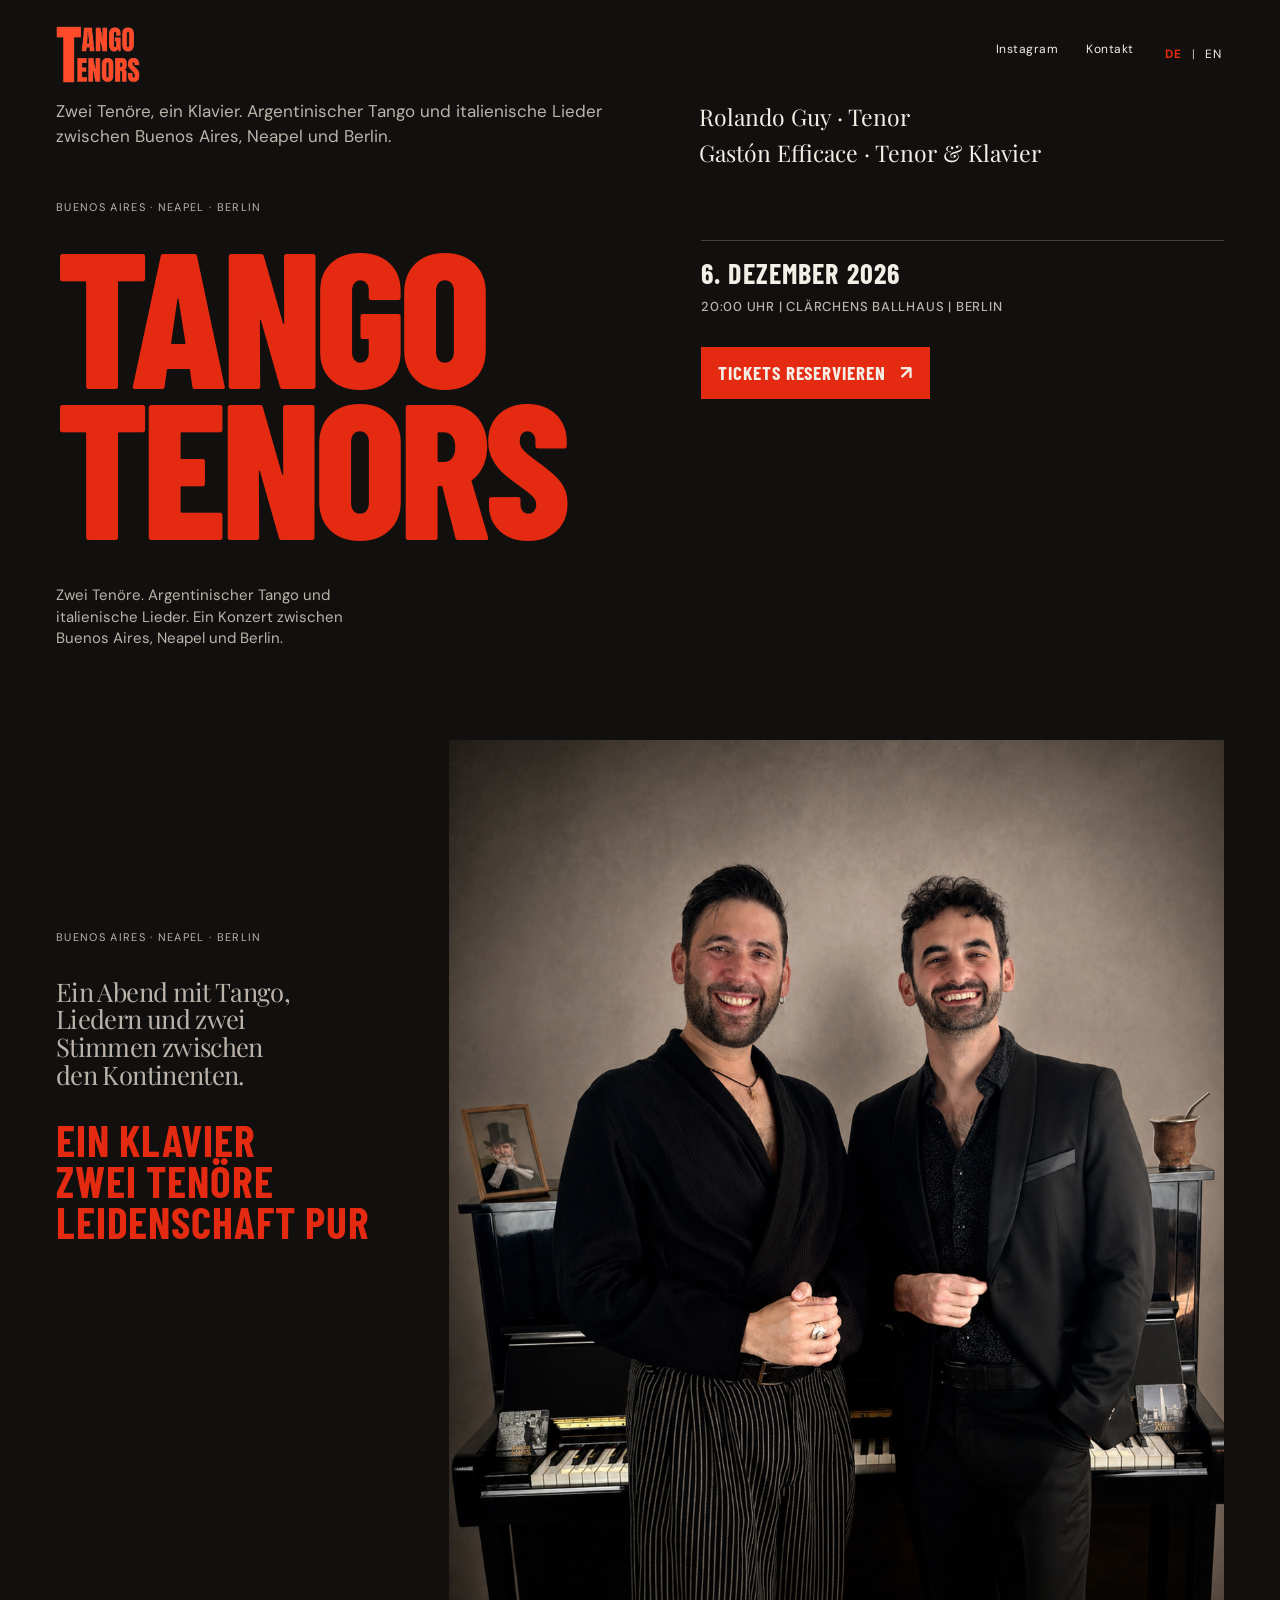
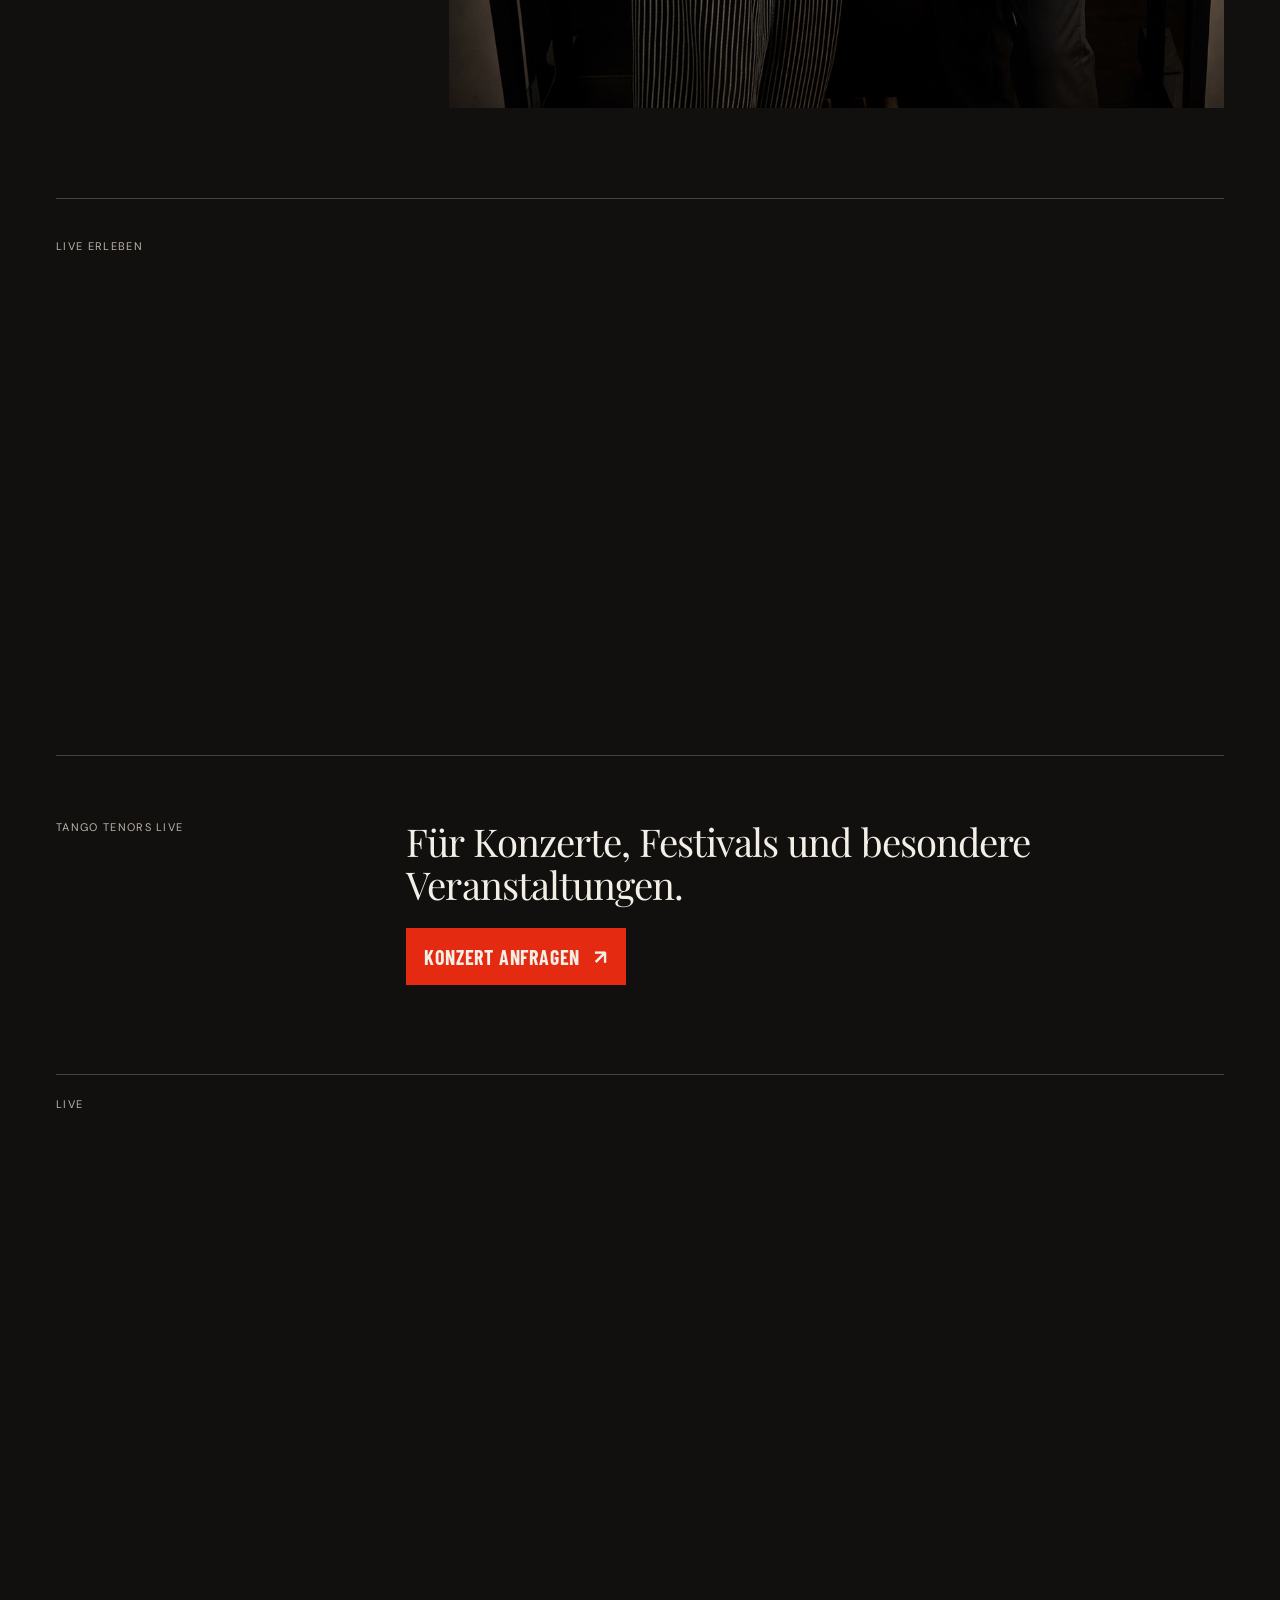
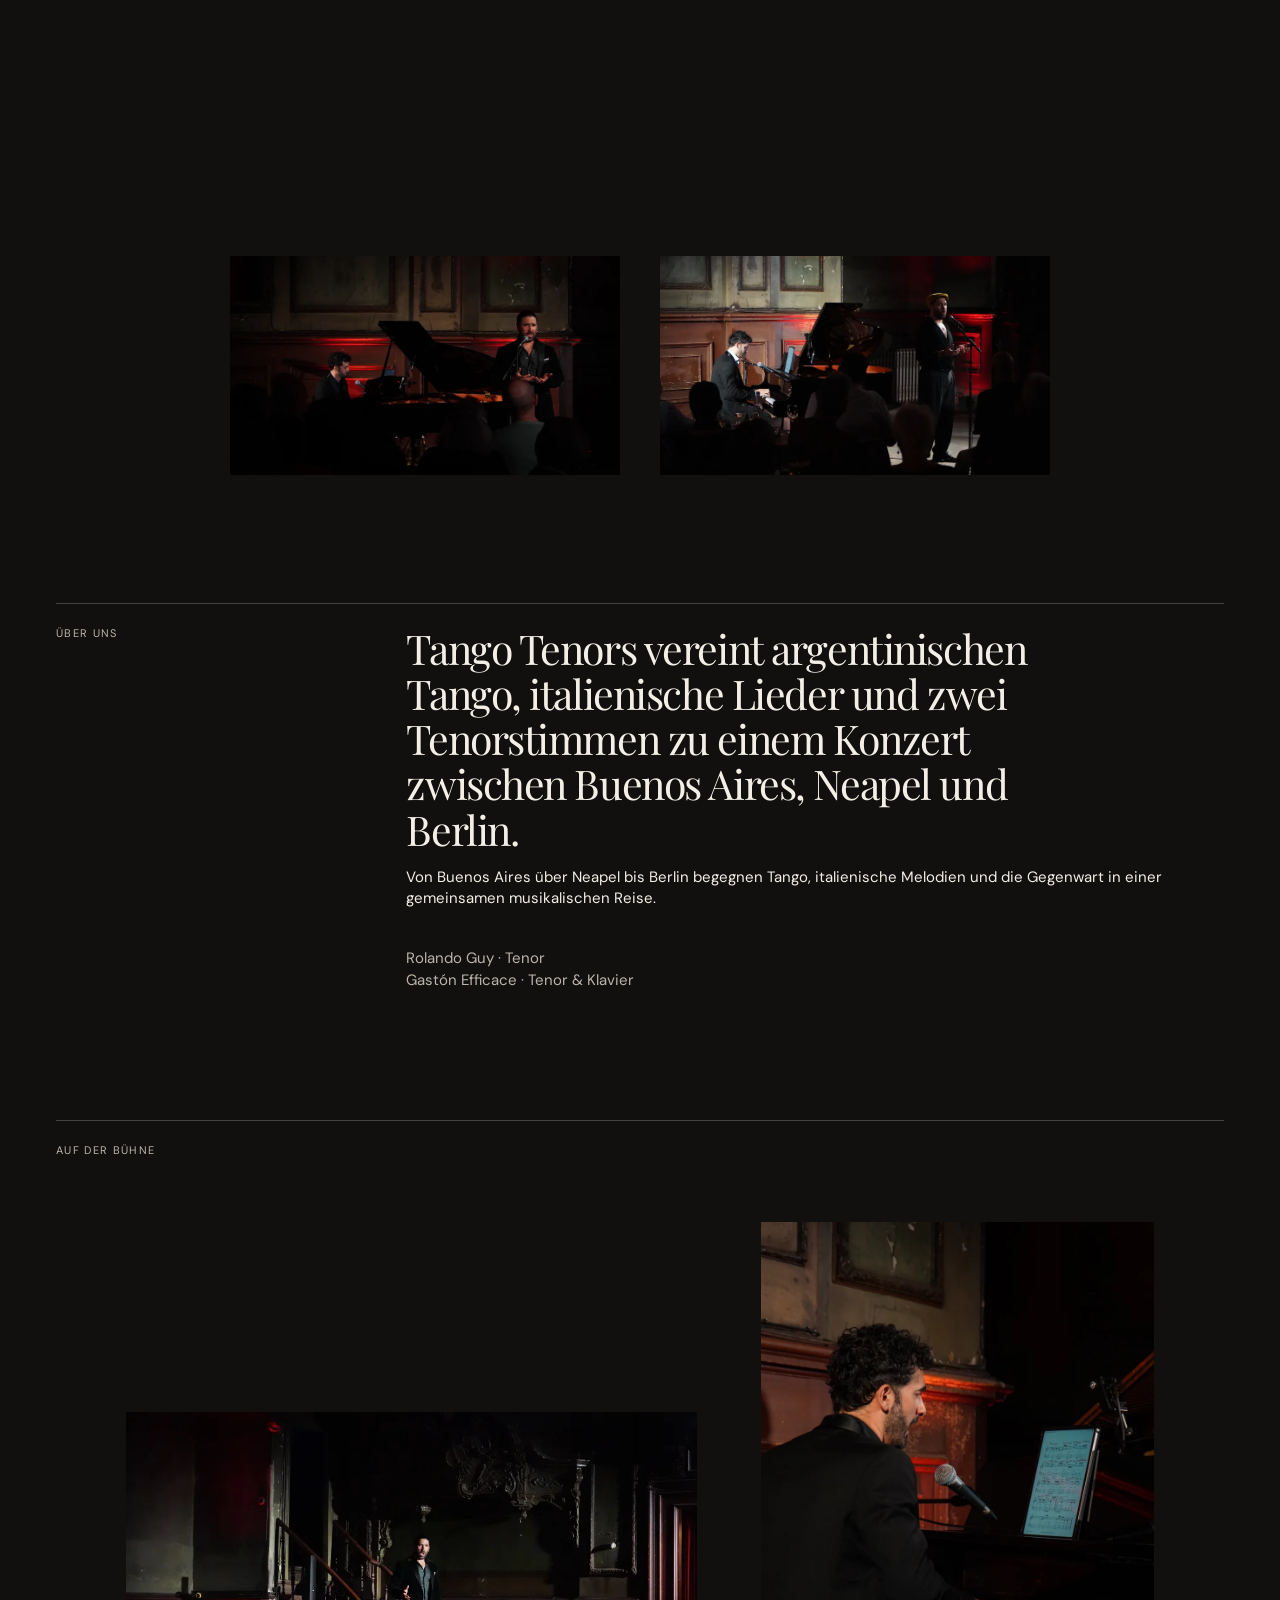
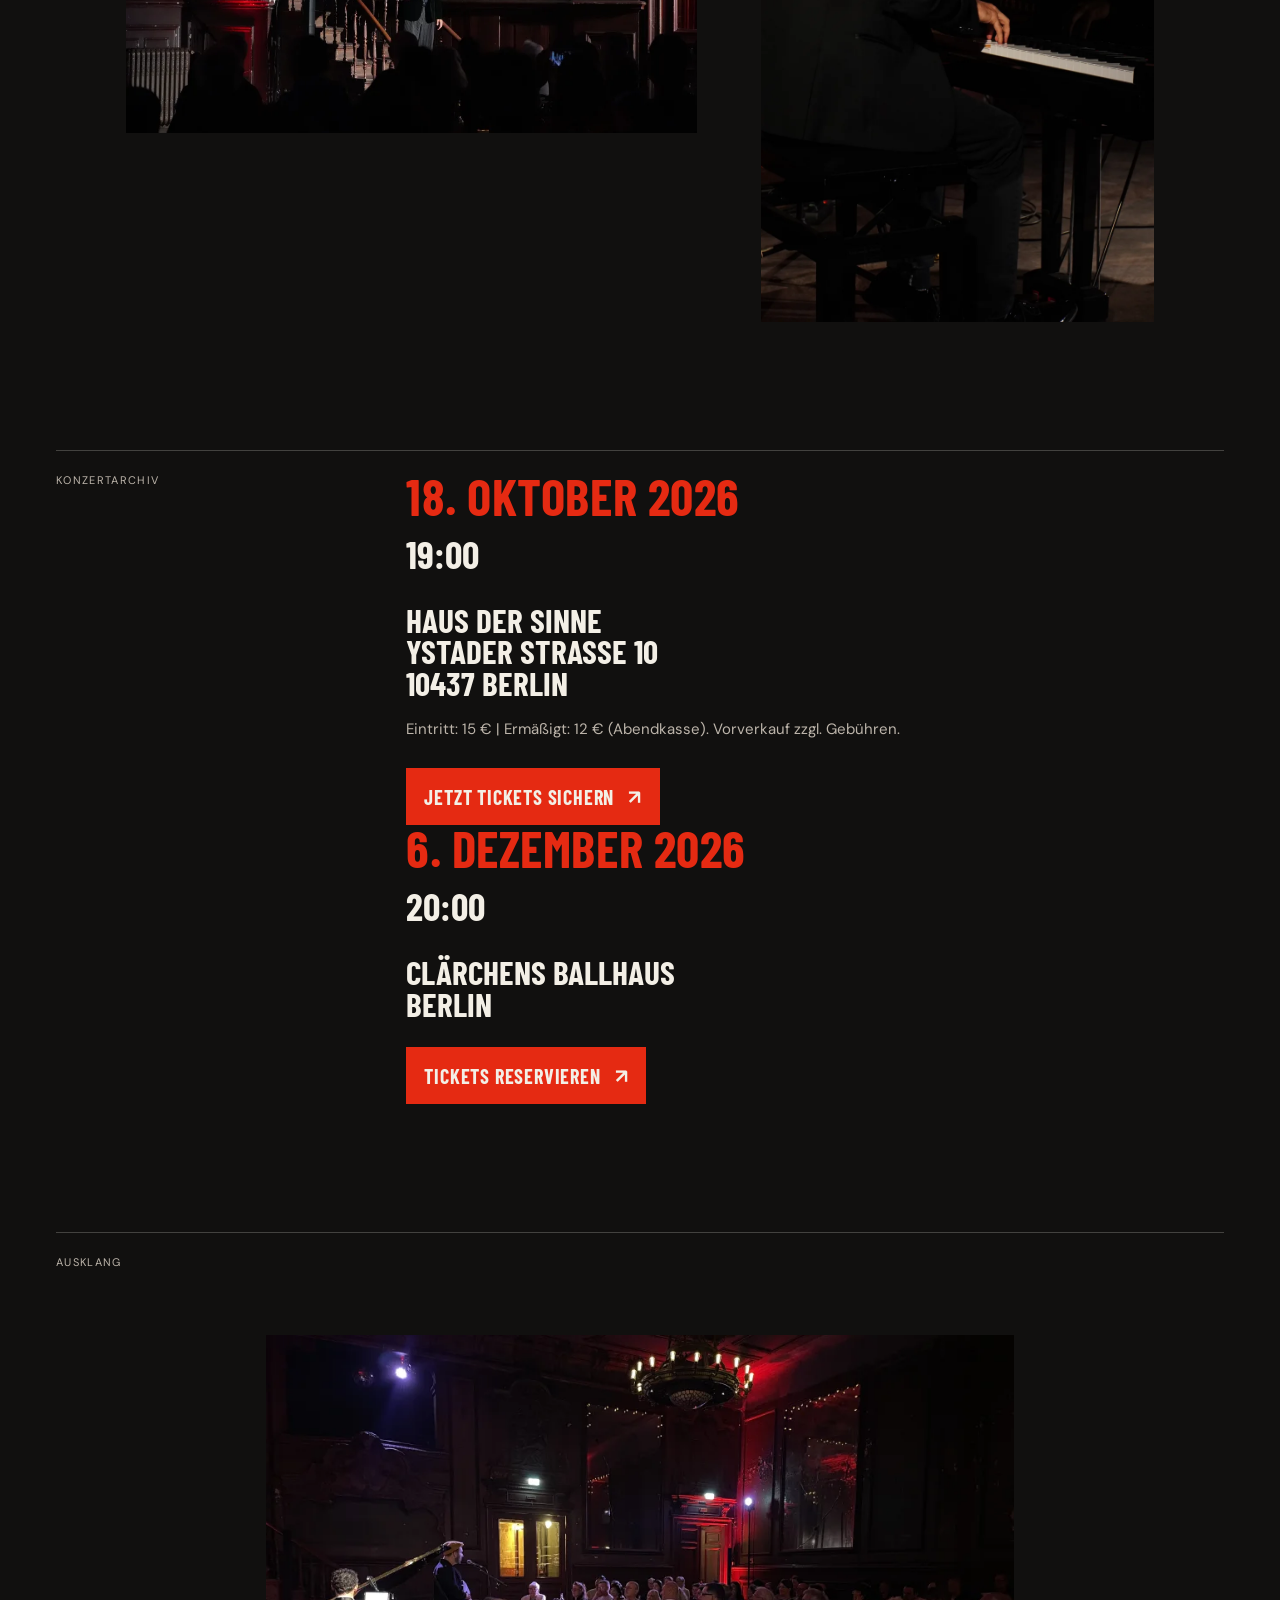
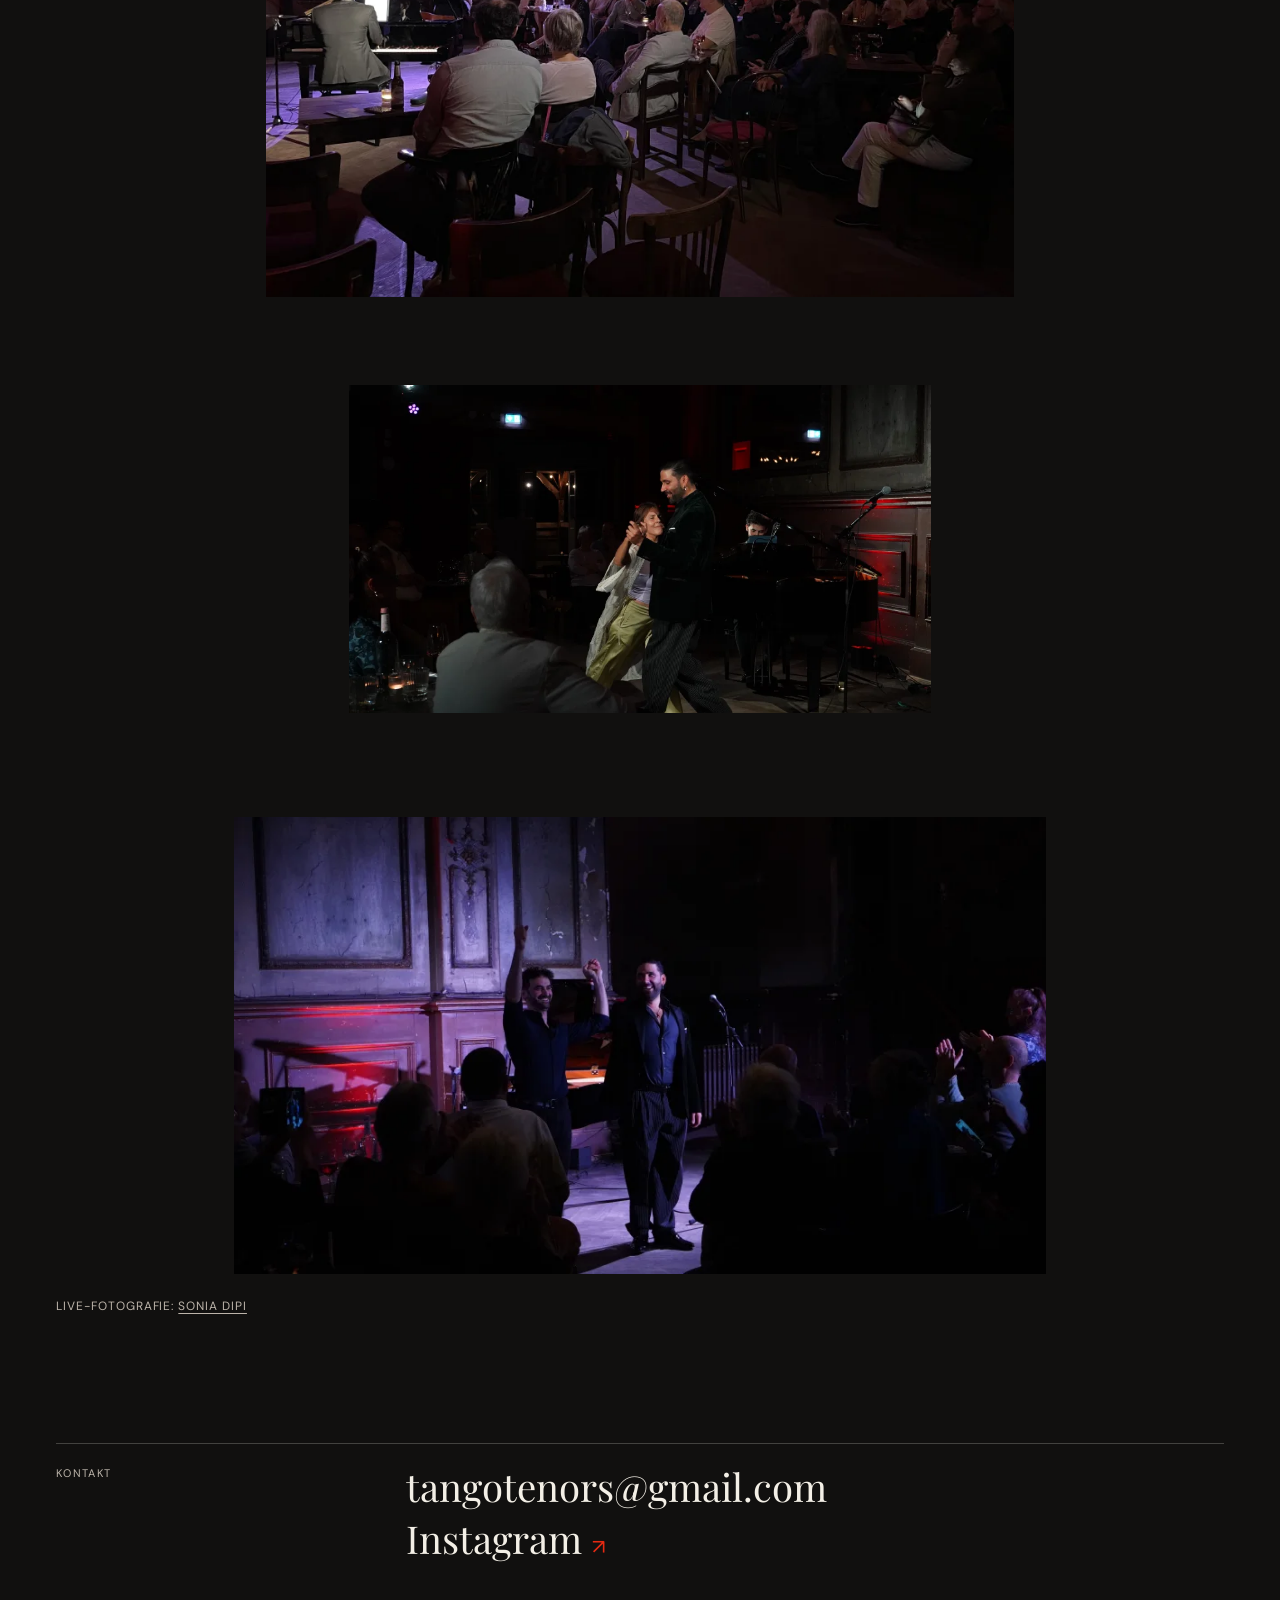
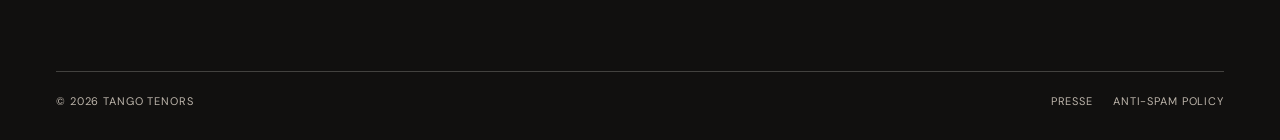
==== index.html @ cce949be "Bust cached event data on concert pages" ====
<!doctype html>
<html lang="de">
  <head>
    <meta charset="UTF-8" />
    <meta name="viewport" content="width=device-width, initial-scale=1" />
    <link rel="icon" type="image/png" href="/assets/favicon-tt.png" />
    <meta name="description" content="Tango Tenors in Berlin: argentinischer Tango, italienische Lieder und zwei Tenorstimmen – eine musikalische Reise zwischen Buenos Aires, Neapel und Berlin." />
    <link rel="canonical" href="https://tangotenors.com/" />
    <link rel="alternate" hreflang="de" href="https://tangotenors.com/" />
    <link rel="alternate" hreflang="en" href="https://tangotenors.com/en/" />
    <link rel="alternate" hreflang="x-default" href="https://tangotenors.com/" />
    <meta property="og:locale" content="de_DE" />
    <meta property="og:title" content="Tango Tenors | Tango Argentino und italienische Lieder in Berlin" />
    <meta property="og:description" content="Zwei Tenöre, ein Klavier und Musik zwischen Buenos Aires und Italien. Tango Tenors verbindet argentinischen Tango und italienische Lieder in Berlin." />
    <meta property="og:type" content="website" />
    <meta property="og:url" content="https://tangotenors.com/" />
    <meta property="og:image" content="https://tangotenors.com/assets/og.image.jpg" />
    <meta name="twitter:card" content="summary_large_image" />
    <meta name="twitter:title" content="Tango Tenors | Tango Argentino und italienische Lieder in Berlin" />
    <meta name="twitter:description" content="Zwei Tenöre, ein Klavier und Musik zwischen Buenos Aires und Italien. Tango Tenors verbindet argentinischen Tango und italienische Lieder in Berlin." />
    <meta name="twitter:image" content="https://tangotenors.com/assets/og.image.jpg" />
    <title>Tango Tenors | Tango Argentino und italienische Lieder in Berlin</title>
    <link rel="preconnect" href="https://fonts.googleapis.com" />
    <link rel="preconnect" href="https://fonts.gstatic.com" crossorigin />
    <link href="https://fonts.googleapis.com/css2?family=Barlow+Condensed:wght@600;700;800&family=DM+Sans:wght@400;500&family=Playfair+Display:wght@500;600&display=swap" rel="stylesheet" />
    <link rel="stylesheet" href="/styles.css?v=7" />
    <script defer src="https://cloud.umami.is/script.js" data-website-id="e11b9734-0ce4-437f-9506-48ca1f1b64d3"></script>
    <script defer src="/assets/analytics.js?v=1"></script>

  </head>
  <body>
    <header class="site-header shell">
      <a class="wordmark" href="/" aria-label="Tango Tenors Startseite"><img src="/assets/tango-tenors-logo-transparent.png?v=2" alt="Tango Tenors" /></a>
      <nav aria-label="Hauptnavigation">
        <a href="https://instagram.com/tangotenors" target="_blank" rel="noreferrer">Instagram</a>
        <a href="#contact">Kontakt</a>
        <div class="language-switch" aria-label="Sprache"><a href="/" lang="de" aria-current="page">DE</a><span aria-hidden="true">|</span><a href="/en/" lang="en">EN</a></div>
      </nav>
    </header>

    <main>
      <section class="hero shell" aria-labelledby="hero-title">
        <div class="project-intro" id="project-intro" aria-label="Über Tango Tenors">
          <p>Zwei Tenöre, ein Klavier. Argentinischer Tango und italienische Lieder zwischen Buenos Aires, Neapel und Berlin.</p>
          <p class="intro-names">Rolando Guy · Tenor<br />Gastón Efficace · Tenor &amp; Klavier</p>
        </div>
        <p class="eyebrow">Buenos Aires · Neapel · Berlin</p>
        <h1 class="hero-title" id="hero-title"><span>TANGO</span><span>TENORS</span></h1>
        <div class="hero-foot">
          <p>Zwei Tenöre. Argentinischer Tango und italienische Lieder. Ein Konzert zwischen Buenos Aires, Neapel und Berlin.</p>
        </div>
        <div class="hero-concert-cta" id="upcoming-concert-cta" hidden>
          <p class="hero-concert-date"></p>
          <p class="hero-concert-place"></p>
          <p class="hero-concert-invitation" hidden></p>
          <p class="hero-concert-description" hidden></p>
          <p class="hero-concert-price" hidden></p>
          <a class="hero-concert-map" hidden></a>
          <a class="ticket-link ticket-link-hero"></a>
        </div>
      </section>
      <section class="portrait shell" aria-label="Rolando Guy und Gastón Efficace am Klavier">
        <div class="portrait-intro">
          <p class="eyebrow">Buenos Aires · Neapel · Berlin</p>
          <p class="portrait-lead">Ein Abend mit Tango, Liedern und zwei Stimmen zwischen den Kontinenten.</p>
          <p class="portrait-caption">EIN KLAVIER<br />ZWEI TENÖRE<br />LEIDENSCHAFT PUR</p>
        </div>
        <figure class="portrait-frame"><img src="/assets/tango-tenors-duo-clean.jpg" width="1122" height="1402" alt="Rolando Guy und Gastón Efficace gemeinsam vor einem Klavier" /></figure>
      </section>

      <section class="video-section shell section-grid" aria-labelledby="video-title">
        <p class="eyebrow" id="video-title">LIVE ERLEBEN</p>
        <div class="video-frame">
          <iframe src="https://www.youtube.com/embed/T1oUlrysOhg?enablejsapi=1&amp;origin=https%3A%2F%2Ftangotenors.com" title="Tango Tenors – Live-Trailer" loading="lazy" allow="accelerometer; autoplay; clipboard-write; encrypted-media; gyroscope; picture-in-picture; web-share" allowfullscreen></iframe>
        </div>
      </section>

      <section class="booking-cta shell section-grid" aria-labelledby="booking-title">
        <p class="eyebrow" id="booking-title">TANGO TENORS LIVE</p>
        <div>
          <p class="booking-statement">Für Konzerte, Festivals und besondere Veranstaltungen.</p>
          <a class="ticket-link booking-link" href="#contact">KONZERT ANFRAGEN <span aria-hidden="true">↗</span></a>
        </div>
      </section>

      <section class="live-section shell" aria-labelledby="live-title">
        <div class="section-grid live-header">
          <p class="eyebrow" id="live-title">LIVE</p>
        </div>
        <figure class="live-feature">
          <img src="/assets/live/DSC03245-1800.webp" srcset="/assets/live/DSC03245-900.webp 900w, /assets/live/DSC03245-1800.webp 1800w" sizes="(max-width: 600px) calc(100vw - 36px), 1120px" width="6000" height="3376" loading="lazy" decoding="async" alt="Rolando Guy singt, Gastón Efficace begleitet ihn am Klavier" />
        </figure>
        <div class="live-grid live-grid-pair">
          <figure>
            <img src="/assets/live/DSC03238-1800.webp" srcset="/assets/live/DSC03238-900.webp 900w, /assets/live/DSC03238-1800.webp 1800w" sizes="(max-width: 600px) calc(100vw - 36px), 50vw" width="6000" height="3376" loading="lazy" decoding="async" alt="Tango Tenors bei einem Auftritt im Clärchens Ballhaus in Berlin" />
          </figure>
          <figure>
            <img src="/assets/live/DSC03087-1800.webp" srcset="/assets/live/DSC03087-900.webp 900w, /assets/live/DSC03087-1800.webp 1800w" sizes="(max-width: 600px) calc(100vw - 36px), 50vw" width="6000" height="3376" loading="lazy" decoding="async" alt="Rolando Guy singt, Gastón Efficace begleitet ihn am Klavier" />
          </figure>
        </div>
      </section>

      <section class="about shell section-grid" id="about" aria-labelledby="about-title">
        <p class="eyebrow" id="about-title">ÜBER UNS</p>
        <div>
          <p class="statement">Tango Tenors vereint argentinischen Tango, italienische Lieder und zwei Tenorstimmen zu einem Konzert zwischen Buenos Aires, Neapel und Berlin.</p>
          <p class="context">Von Buenos Aires über Neapel bis Berlin begegnen Tango, italienische Melodien und die Gegenwart in einer gemeinsamen musikalischen Reise.</p>
          <p class="names">Rolando Guy · Tenor<br />Gastón Efficace · Tenor &amp; Klavier</p>
        </div>
      </section>

      <section class="live-section shell" aria-labelledby="stage-title">
        <div class="section-grid live-header">
          <p class="eyebrow" id="stage-title">AUF DER BÜHNE</p>
        </div>
        <div class="live-grid live-grid-stage">
          <figure>
            <img src="/assets/live/DSC03154-1800.webp" srcset="/assets/live/DSC03154-900.webp 900w, /assets/live/DSC03154-1800.webp 1800w" sizes="(max-width: 600px) calc(100vw - 36px), 62vw" width="6000" height="3376" loading="lazy" decoding="async" alt="Rolando Guy singt auf der Treppe des Clärchens Ballhaus" />
          </figure>
          <figure>
            <img src="/assets/live/DSC03287-1800.webp" srcset="/assets/live/DSC03287-900.webp 900w, /assets/live/DSC03287-1800.webp 1800w" sizes="(max-width: 600px) calc(100vw - 36px), 38vw" width="3376" height="6000" loading="lazy" decoding="async" alt="Gastón Efficace spielt Klavier und singt" />
          </figure>
        </div>
      </section>

      <section class="concert shell section-grid" id="concert" aria-labelledby="concert-title">
        <p class="eyebrow" id="concert-title">KONZERTARCHIV</p>
        <div class="concert-list" id="concert-list"></div>
      </section>

      <section class="live-section shell" aria-labelledby="closing-title">
        <div class="section-grid live-header">
          <p class="eyebrow" id="closing-title">AUSKLANG</p>
        </div>
        <div class="live-grid live-grid-closing">
          <figure>
            <img src="/assets/live/IMG_8326-1800.webp" srcset="/assets/live/IMG_8326-900.webp 900w, /assets/live/IMG_8326-1800.webp 1800w" sizes="(max-width: 600px) calc(100vw - 36px), 62vw" width="4032" height="3024" loading="lazy" decoding="async" alt="Der Spiegelsaal des Clärchens Ballhaus während des Konzerts" />
          </figure>
          <figure>
            <img src="/assets/live/DSC03194-1800.webp" srcset="/assets/live/DSC03194-900.webp 900w, /assets/live/DSC03194-1800.webp 1800w" sizes="(max-width: 600px) calc(100vw - 36px), 38vw" width="6000" height="3376" loading="lazy" decoding="async" alt="Rolando Guy tanzt mit einem Gast, während Gastón Efficace Klavier spielt" />
          </figure>
          <figure>
            <img src="/assets/live/DSC03312-1800.webp" srcset="/assets/live/DSC03312-900.webp 900w, /assets/live/DSC03312-1800.webp 1800w" sizes="(max-width: 600px) calc(100vw - 36px), 62vw" width="6000" height="3376" loading="lazy" decoding="async" alt="Rolando Guy und Gastón Efficace werden mit Applaus bedacht" />
          </figure>
        </div>
        <p class="photo-credit">Live-Fotografie: <a href="https://soniadipi.myportfolio.com/work" target="_blank" rel="noopener noreferrer">Sonia Dipi</a></p>
      </section>

      <section class="contact shell section-grid" id="contact" aria-labelledby="contact-title">
        <p class="eyebrow" id="contact-title">KONTAKT</p>
        <div class="contact-links">
          <a href="mailto:tangotenors@gmail.com">tangotenors@gmail.com</a>
          <a href="https://instagram.com/tangotenors" target="_blank" rel="noreferrer">Instagram <span aria-hidden="true">↗</span></a>
        </div>
      </section>
    </main>
    <script src="/assets/events.js?v=2"></script>
    <script src="/assets/site.js?v=3" defer></script>

    <footer class="site-footer shell home-footer"><p>© 2026 Tango Tenors</p><div><a href="/press/">Presse</a><a href="/anti-spam/">Anti-Spam Policy</a></div></footer>
  </body>
</html>
---- styles.css ----
:root { --paper:#11100f; --ink:#f3efe6; --light:#f3efe6; --muted:#bcb4aa; --accent:#e52a12; --line:rgba(243,239,230,.22); }
* { box-sizing:border-box; }
html { scroll-behavior:smooth; }
body { margin:0; background:var(--paper); color:var(--ink); font-family:"DM Sans", sans-serif; font-size:15px; line-height:1.45; }
a { color:inherit; text-decoration:none; }
a:hover { color:var(--accent); }
:focus-visible { outline:2px solid var(--accent); outline-offset:5px; }
.shell { width:min(100% - 48px, 1240px); margin-inline:auto; }
.site-header { display:flex; justify-content:space-between; align-items:center; padding-top:26px; font-size:12px; letter-spacing:.04em; }
.wordmark { display:block; width:84px; line-height:0; }
.wordmark img { display:block; width:100%; height:auto; }
nav { display:flex; gap:28px; }
.hero { min-height:auto; padding:16px 0 clamp(72px, 10vw, 150px); display:flex; flex-direction:column; justify-content:flex-start; }
.hero-title { display:flex; flex-direction:column; align-items:flex-start; gap:.035em; margin:clamp(30px, 5vw, 64px) 0 0; width:max-content; max-width:100%; align-self:flex-start; color:var(--accent); font-family:"Barlow Condensed", Impact, sans-serif; font-size:clamp(112px, 18vw, 236px); font-weight:800; line-height:.75; letter-spacing:-.035em; }
.hero-title span { display:block; white-space:nowrap; padding-right:.08em; }
.eyebrow { margin:0; color:var(--muted); font-size:11px; letter-spacing:.12em; text-transform:uppercase; }
.wordmark-large { margin:clamp(42px, 8vw, 94px) 0 0; width:min(78vw, 930px); line-height:0; }
.wordmark-large img { display:block; width:100%; height:auto; }
.hero-foot { display:flex; justify-content:space-between; align-items:end; gap:24px; max-width:850px; margin-top:54px; }
.hero-foot p { max-width:300px; margin:0; color:var(--muted); }
.hero-concert-cta[hidden] { display:none; }
.hero-concert-cta { display:flex; flex-wrap:wrap; align-items:center; gap:12px 28px; margin-top:32px; padding-top:18px; border-top:1px solid var(--line); }
.hero-concert-cta p { margin:0; color:var(--muted); font-family:"Barlow Condensed", Impact, sans-serif; font-size:clamp(18px, 2vw, 23px); font-weight:700; letter-spacing:.06em; }
.text-link { display:inline-flex; gap:10px; align-items:center; border-bottom:1px solid currentColor; padding-bottom:5px; font-size:13px; }
.text-link span { color:var(--accent); }
.portrait { position:relative; display:grid; grid-template-columns:minmax(0, 32fr) minmax(0, 68fr); align-items:center; gap:clamp(24px, 2.2vw, 32px); padding-block:clamp(32px, 3vw, 44px) clamp(64px, 7vw, 100px); }
.portrait-intro { display:flex; flex-direction:column; align-items:flex-start; gap:clamp(20px, 3vw, 32px); }
.portrait-frame { width:100%; max-width:900px; margin:0; justify-self:end; }
.portrait-frame img { display:block; width:100%; height:auto; margin:0; object-fit:contain; object-position:center; }
.portrait-caption { position:static; margin:0; color:var(--accent); font-family:"Barlow Condensed", Impact, sans-serif; font-size:clamp(30px, 3.4vw, 46px); font-weight:700; line-height:.94; letter-spacing:.02em; }
.video-section { grid-template-columns:minmax(160px, .7fr) minmax(0, 1.7fr); gap:clamp(24px, 4vw, 56px); align-items:start; padding-block:clamp(24px, 3vw, 40px) clamp(48px, 6vw, 76px); }
.video-frame { width:min(100%, 880px); aspect-ratio:16 / 9; }
.video-frame iframe { display:block; width:100%; height:100%; border:0; }
.live-section { padding-bottom:clamp(120px, 10vw, 156px); }
.live-header { margin-bottom:clamp(30px, 5vw, 64px); }
.live-section figure { margin:0; }
.live-section img { display:block; width:100%; height:auto; }
.live-section .live-feature { width:min(88%, 1040px); margin:0 auto 100px; }
.live-grid { display:grid; gap:24px; }
.live-grid-pair, .live-grid-stage, .live-grid-closing { width:min(100%, 1040px); margin-left:auto; margin-right:auto; }
.live-grid-pair { width:min(76%, 820px); grid-template-columns:repeat(2, minmax(0, 1fr)); gap:40px; margin-left:auto; margin-right:auto; }
.live-grid-stage { width:min(88%, 1040px); grid-template-columns:1.45fr 1fr; gap:64px; align-items:center; }
.live-grid-closing { display:block; }
.live-grid-closing figure:first-child { width:72%; margin:0 auto; }
.live-grid-closing figure:nth-child(2) { width:56%; margin:88px auto 0; }
.live-grid-closing figure:last-child { width:78%; margin:104px auto 0; }
.photo-credit { margin:24px 0 0; font-size:12px; letter-spacing:.08em; text-transform:uppercase; color:var(--muted); }
.photo-credit a { color:inherit; text-decoration:underline; text-underline-offset:3px; }
.section-grid { display:grid; grid-template-columns:1fr 2fr; gap:24px; border-top:1px solid var(--line); padding-top:22px; }
.about { padding-bottom:clamp(130px, 17vw, 250px); }
.statement { max-width:650px; margin:0; font-family:"Playfair Display", Georgia, serif; font-size:clamp(26px, 3.2vw, 44px); line-height:1.1; letter-spacing:-.035em; }
.names { color:var(--muted); margin:48px 0 0; }
.concert { padding-bottom:clamp(100px, 13vw, 180px); }
.concert-detail p { margin:0 0 5px; }
.concert-list { max-width:620px; }
.concert-detail-next { margin-top:84px; }
.concert-date { color:var(--accent); font-family:"Barlow Condensed", Impact, sans-serif; font-size:clamp(32px, 4vw, 58px); font-weight:700; line-height:.9; letter-spacing:.01em; }
.concert-time { font-family:"Barlow Condensed", Impact, sans-serif; font-size:clamp(28px, 3vw, 42px); font-weight:700; margin-top:12px !important; }
.venue { margin-top:30px !important; font-family:"Barlow Condensed", Impact, sans-serif; font-size:clamp(22px, 2.6vw, 38px); font-weight:700; line-height:.95; }
.ticket-price { color:var(--muted); margin-top:28px !important; }
.project-intro { display:grid; grid-template-columns:minmax(0, 1.35fr) minmax(250px, .9fr); align-items:start; gap:clamp(30px, 6vw, 88px); max-width:1020px; margin:0 0 32px; color:var(--muted); font-size:17px; line-height:1.5; }
.project-intro p { margin:0; }
.intro-label { display:block; margin-bottom:8px; color:var(--accent); font-family:"Barlow Condensed", Impact, sans-serif; font-weight:700; letter-spacing:.12em; }
.intro-names { color:var(--ink) !important; font-family:"Playfair Display", Georgia, serif; font-size:clamp(23px, 1.7vw, 24px); line-height:1.55; align-self:start; }
.ticket-note { color:var(--muted); margin-top:24px !important; font-size:14px; }
.ticket-link { display:inline-flex; gap:14px; align-items:center; margin-top:28px; padding:15px 18px 13px; background:var(--accent); color:var(--light); font-family:"Barlow Condensed", Impact, sans-serif; font-size:20px; font-weight:700; letter-spacing:.04em; }
.ticket-link span { font-family:"DM Sans",sans-serif; }
.ticket-link-hero { min-height:48px; justify-content:center; margin-top:0; padding:12px 17px; background:var(--accent); color:var(--light); font-family:"Barlow Condensed", Impact, sans-serif; font-size:19px; font-weight:700; letter-spacing:.05em; }
.ticket-link-hero:hover { background:var(--light); color:var(--paper); }
.contact { padding-bottom:130px; }
.contact-links { display:flex; flex-direction:column; align-items:flex-start; gap:12px; font-family:"Playfair Display", Georgia, serif; font-size:clamp(24px, 3vw, 40px); line-height:1.05; overflow-wrap:anywhere; }
.contact-links span { font-family:"DM Sans", sans-serif; color:var(--accent); font-size:.55em; }
.site-footer { border-top:1px solid var(--line); padding-block:22px 30px; color:var(--muted); font-size:11px; letter-spacing:.08em; text-transform:uppercase; }
.site-footer p { margin:0; }
.home-footer { display:flex; justify-content:space-between; gap:24px; }
.home-footer > div { display:flex; flex-wrap:wrap; gap:20px; }
@media (min-width:601px) {
  .shell { width:min(calc(100% - 112px), 1280px); }
  .portrait { grid-template-columns:minmax(0, 32fr) minmax(0, 68fr); gap:clamp(24px, 2.2vw, 32px); padding-block:clamp(32px, 3vw, 44px) clamp(64px, 7vw, 100px); }
  .portrait-intro { align-self:start; margin-top:clamp(100px, 15vw, 190px); padding-right:clamp(12px, 2vw, 32px); }
  .portrait-lead { margin:0; max-width:250px; color:var(--muted); font-family:"Playfair Display", Georgia, serif; font-size:clamp(22px, 2vw, 30px); line-height:1.08; letter-spacing:-.025em; }
  .portrait-intro .text-link { font-size:14px; border-bottom-width:2px; }
  .portrait-frame { grid-column:2; grid-row:1; width:100%; max-width:900px; margin:0; justify-self:end; }
  .portrait-caption { grid-column:auto; grid-row:auto; margin:0; }
  .hero { padding-top:0; padding-bottom:clamp(56px, 6vw, 80px); }
  .project-intro { margin-bottom:20px; }
  .hero-title { margin-top:30px; font-size:clamp(130px, 18vw, 220px); }
  .hero-foot { margin-top:50px; }
  .hero-concert-cta { margin-top:22px; padding-top:12px; }
  .video-section { grid-template-columns:minmax(130px, .7fr) minmax(0, 1.7fr); gap:24px; padding-block:40px 56px; }
  .section-grid { grid-template-columns:30% 70%; gap:0; }
  .about { padding-bottom:128px; }
  .statement { max-width:620px; }
  .names { margin-top:38px; }
  .concert { padding-bottom:128px; }
  .concert-detail { max-width:620px; }
  .concert-time { margin-top:8px !important; }
  .venue { margin-top:22px !important; }
  .ticket-price { margin-top:20px !important; }
  .ticket-link { margin-top:22px; }
  .contact { padding-bottom:112px; }
}
@media (max-width:600px) { .shell { width:min(100% - 36px, 1240px); } .site-header { padding-top:16px; } nav { gap:16px; } .hero { min-height:auto; padding-top:16px; padding-bottom:38px; } .project-intro { grid-template-columns:1fr; gap:10px; margin-bottom:14px; font-size:15px; line-height:1.35; } .intro-names { font-size:clamp(18px, 5vw, 20px); line-height:1.45; } .intro-label { display:inline; margin:0 7px 0 0; color:var(--accent); font-family:"Barlow Condensed", Impact, sans-serif; font-weight:700; letter-spacing:.12em; } .intro-en { display:none; } .hero-title { margin-top:24px; width:max-content; max-width:100%; align-self:flex-start; font-size:clamp(82px, 20vw, 112px); } .hero-foot { margin-top:48px; flex-direction:column; align-items:flex-start; gap:14px; } .hero-concert-cta { align-items:stretch; flex-direction:column; gap:8px; margin-top:18px; padding-top:12px; } .hero-concert-cta p { font-size:18px; line-height:1.2; } .ticket-link-hero { width:100%; min-height:52px; } .hero-foot p { max-width:290px; } .portrait { display:flex; flex-direction:column; gap:0; padding:16px 0 48px; } .portrait-intro { display:flex; flex-direction:column; align-items:flex-start; gap:18px; margin-top:24px; order:2; } .portrait-lead { margin:0; max-width:270px; color:var(--muted); font-family:"Playfair Display", Georgia, serif; font-size:27px; line-height:1.08; } .portrait-frame { width:100%; max-width:none; order:1; } .portrait-frame img { width:100%; height:auto; max-height:none; margin-inline:0; } .portrait-caption { position:static; margin-top:2px; font-size:clamp(29px, 8vw, 34px); order:3; } .video-section { grid-template-columns:1fr; gap:20px; padding-block:40px 48px; } .section-grid { grid-template-columns:1fr; gap:30px; } .live-section { padding-bottom:110px; } .live-header { margin-bottom:30px; } .live-feature, .live-grid-pair, .live-grid-stage, .live-grid-stage figure:first-child, .live-grid-stage figure:last-child, .live-grid-closing figure:first-child, .live-grid-closing figure:nth-child(2), .live-grid-closing figure:last-child { width:100%; margin-left:0; margin-right:0; } .live-section .live-feature { width:100%; margin-bottom:28px; } .live-grid, .live-grid-pair { display:grid; grid-template-columns:1fr; gap:28px; } .live-grid-stage, .live-grid-closing { display:block; } .live-grid-stage figure:last-child, .live-grid-closing figure:nth-child(2), .live-grid-closing figure:last-child { margin-top:28px; } .photo-credit { margin-top:20px; } .about { padding-bottom:120px; } .statement { font-size:31px; } .names { margin-top:36px; } .concert { padding-bottom:110px; } .concert-list { max-width:none; } .ticket-link { margin-top:24px; } .contact { padding-bottom:100px; } .contact-links { font-size:30px; } }
@media (prefers-reduced-motion:reduce) { html { scroll-behavior:auto; } }
@media (max-width:340px) { .shell { width:calc(100% - 28px); } .hero-concert-cta p { font-size:17px; } }

.language-switch { display:flex; align-items:center; gap:8px; margin-left:2px; letter-spacing:.12em; }
.language-switch a { min-width:20px; padding-block:5px; text-align:center; }
.language-switch a[aria-current="page"] { color:var(--accent); font-weight:700; }
.language-switch span { color:var(--muted); }
.hero-concert-cta { display:grid; grid-template-columns:minmax(0, 1fr) max-content; align-items:center; gap:8px 28px; }
.hero-concert-cta p { color:var(--muted); font-family:"DM Sans", sans-serif; font-size:15px; font-weight:400; letter-spacing:0; line-height:1.5; }
.hero-concert-cta .hero-concert-date { color:var(--ink); font-family:"Barlow Condensed", Impact, sans-serif; font-size:clamp(22px, 2.2vw, 30px); font-weight:700; letter-spacing:.04em; line-height:1.15; }
.hero-concert-cta .hero-concert-place { color:var(--muted); font-size:13px; font-weight:500; letter-spacing:.06em; text-transform:uppercase; }
.hero-concert-cta .hero-concert-invitation { color:var(--accent); font-family:"Barlow Condensed", Impact, sans-serif; font-size:19px; font-weight:700; letter-spacing:.06em; }
.hero-concert-cta .hero-concert-description { max-width:780px; font-size:16px; }
.hero-concert-cta .hero-concert-price { font-size:14px; }
.hero-concert-cta .hero-concert-map { justify-self:start; color:var(--muted); font-size:12px; letter-spacing:.06em; text-transform:uppercase; }
.hero-concert-cta .ticket-link-hero { grid-column:2; grid-row:1 / span 6; width:max-content; max-width:100%; white-space:normal; }
@media (max-width:600px) {
  .hero-concert-cta { display:grid; grid-template-columns:minmax(0, 1fr); align-items:stretch; gap:8px; }
  .hero-concert-cta .ticket-link-hero { grid-column:1; grid-row:auto; justify-self:start; width:100%; max-width:320px; white-space:normal; }
}
@media (min-width:1100px) {
  .hero { display:grid; grid-template-columns:minmax(0, 1.2fr) minmax(340px, .8fr); column-gap:clamp(32px, 4vw, 64px); }
  .project-intro { grid-column:1 / -1; grid-row:1; width:100%; margin-bottom:20px; }
  .hero > .eyebrow { grid-column:1; grid-row:2; margin-top:10px; }
  .hero-title { grid-column:1; grid-row:3; margin-top:24px; }
  .hero-foot { grid-column:1; grid-row:4; margin-top:50px; }
  .hero-concert-cta { grid-column:1 / -1; grid-row:3; grid-template-columns:minmax(0, 1fr); align-self:start; width:calc(100% - min(645px, 62.7%)); margin-top:24px; margin-left:min(645px, 62.7%); padding-top:16px; }
  .hero-concert-cta .ticket-link-hero { grid-column:1; grid-row:auto; justify-self:start; width:auto; min-width:220px; }
}
@media (max-width:600px) { nav { gap:12px; } .language-switch { gap:5px; margin-left:0; } }
@media (max-width:340px) {
  .wordmark { white-space:nowrap; flex-shrink:0; }
  nav { gap:6px; }
  .language-switch { gap:3px; }
}
@media (max-width:340px) {
  .site-header { column-gap:8px; }
  .site-header nav { font-size:11px; }
}

/* Refined editorial hierarchy */
.booking-cta { align-items:start; padding-block:clamp(36px, 5vw, 64px) clamp(56px, 7vw, 92px); }
.booking-statement { max-width:660px; margin:0; font-family:"Playfair Display", Georgia, serif; font-size:clamp(26px, 3vw, 40px); line-height:1.12; letter-spacing:-.025em; }
.booking-link { margin-top:22px; }
@media (min-width:1100px) {
  .hero { padding-top:16px; padding-bottom:clamp(36px, 4vw, 54px); }
  .hero-title { margin-top:24px; width:max-content; max-width:100%; font-size:clamp(126px, 15vw, 220px); }
  .hero-concert-cta { margin-top:24px; }
  .intro-names { white-space:nowrap; }
}
@media (min-width:601px) and (max-width:1099px) {
  .hero { padding-top:16px; }
  .hero-title { font-size:clamp(130px, 17vw, 190px); }
  .shell { width:min(calc(100% - 64px), 1280px); }
  .portrait { grid-template-columns:minmax(0, 30fr) minmax(0, 70fr); gap:24px; }
  .intro-names { font-size:clamp(20px, 2.3vw, 23px); }
}
@media (max-width:600px) {
  .booking-cta { grid-template-columns:1fr; gap:18px; padding-block:32px 56px; }
  .booking-statement { font-size:28px; }
  .booking-link { width:100%; justify-content:center; }
}
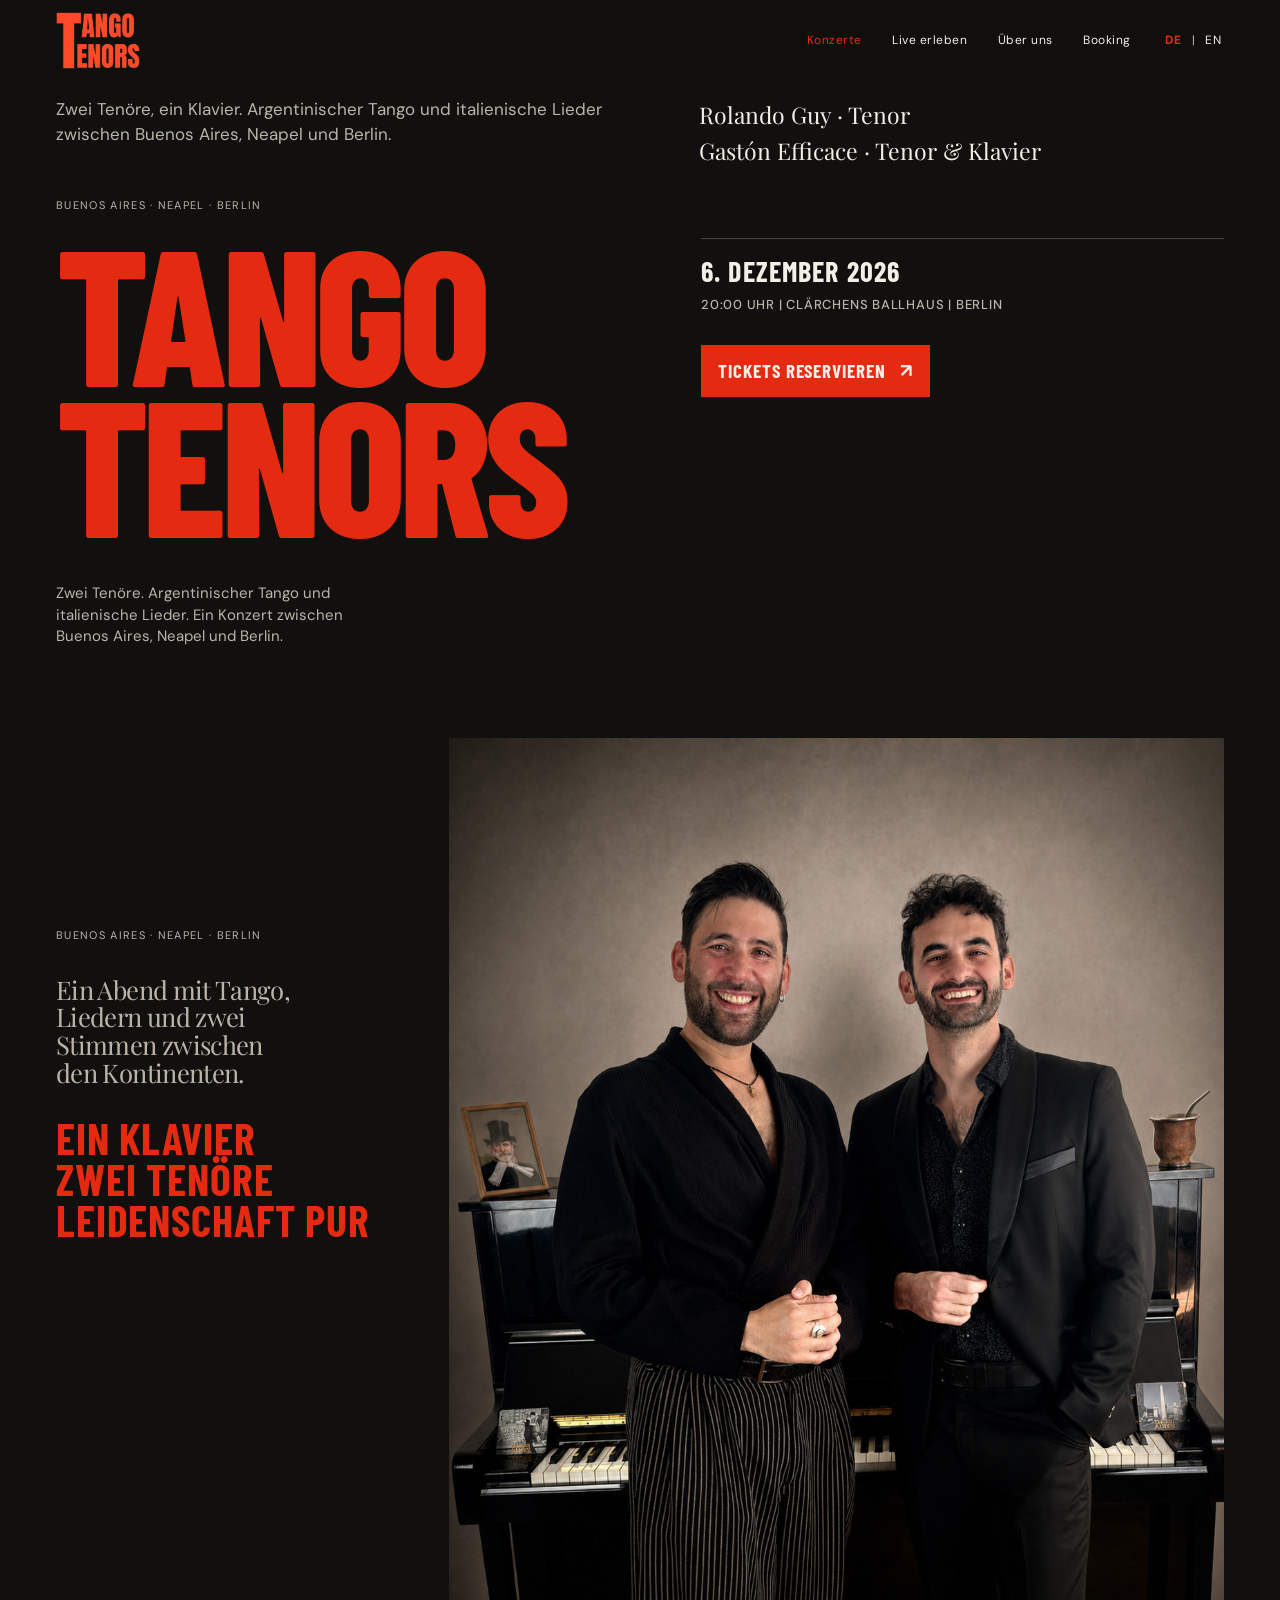
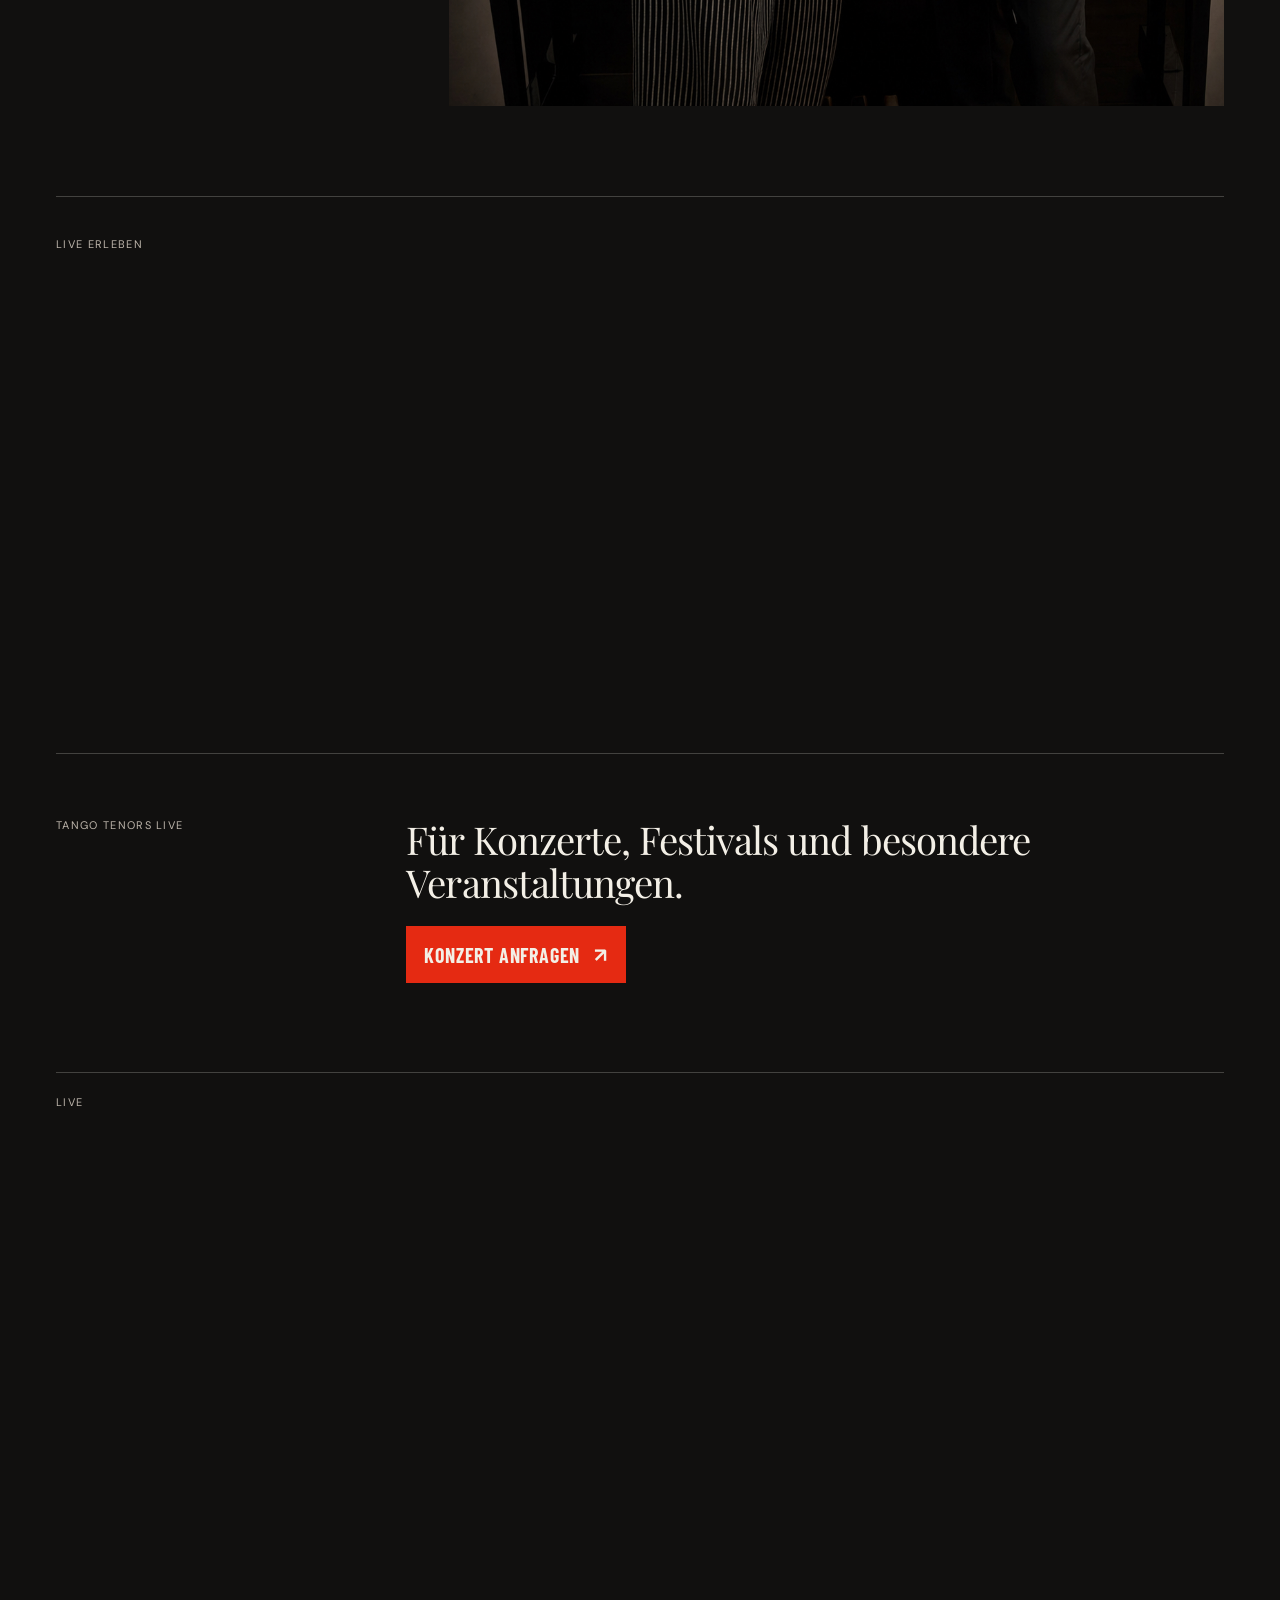
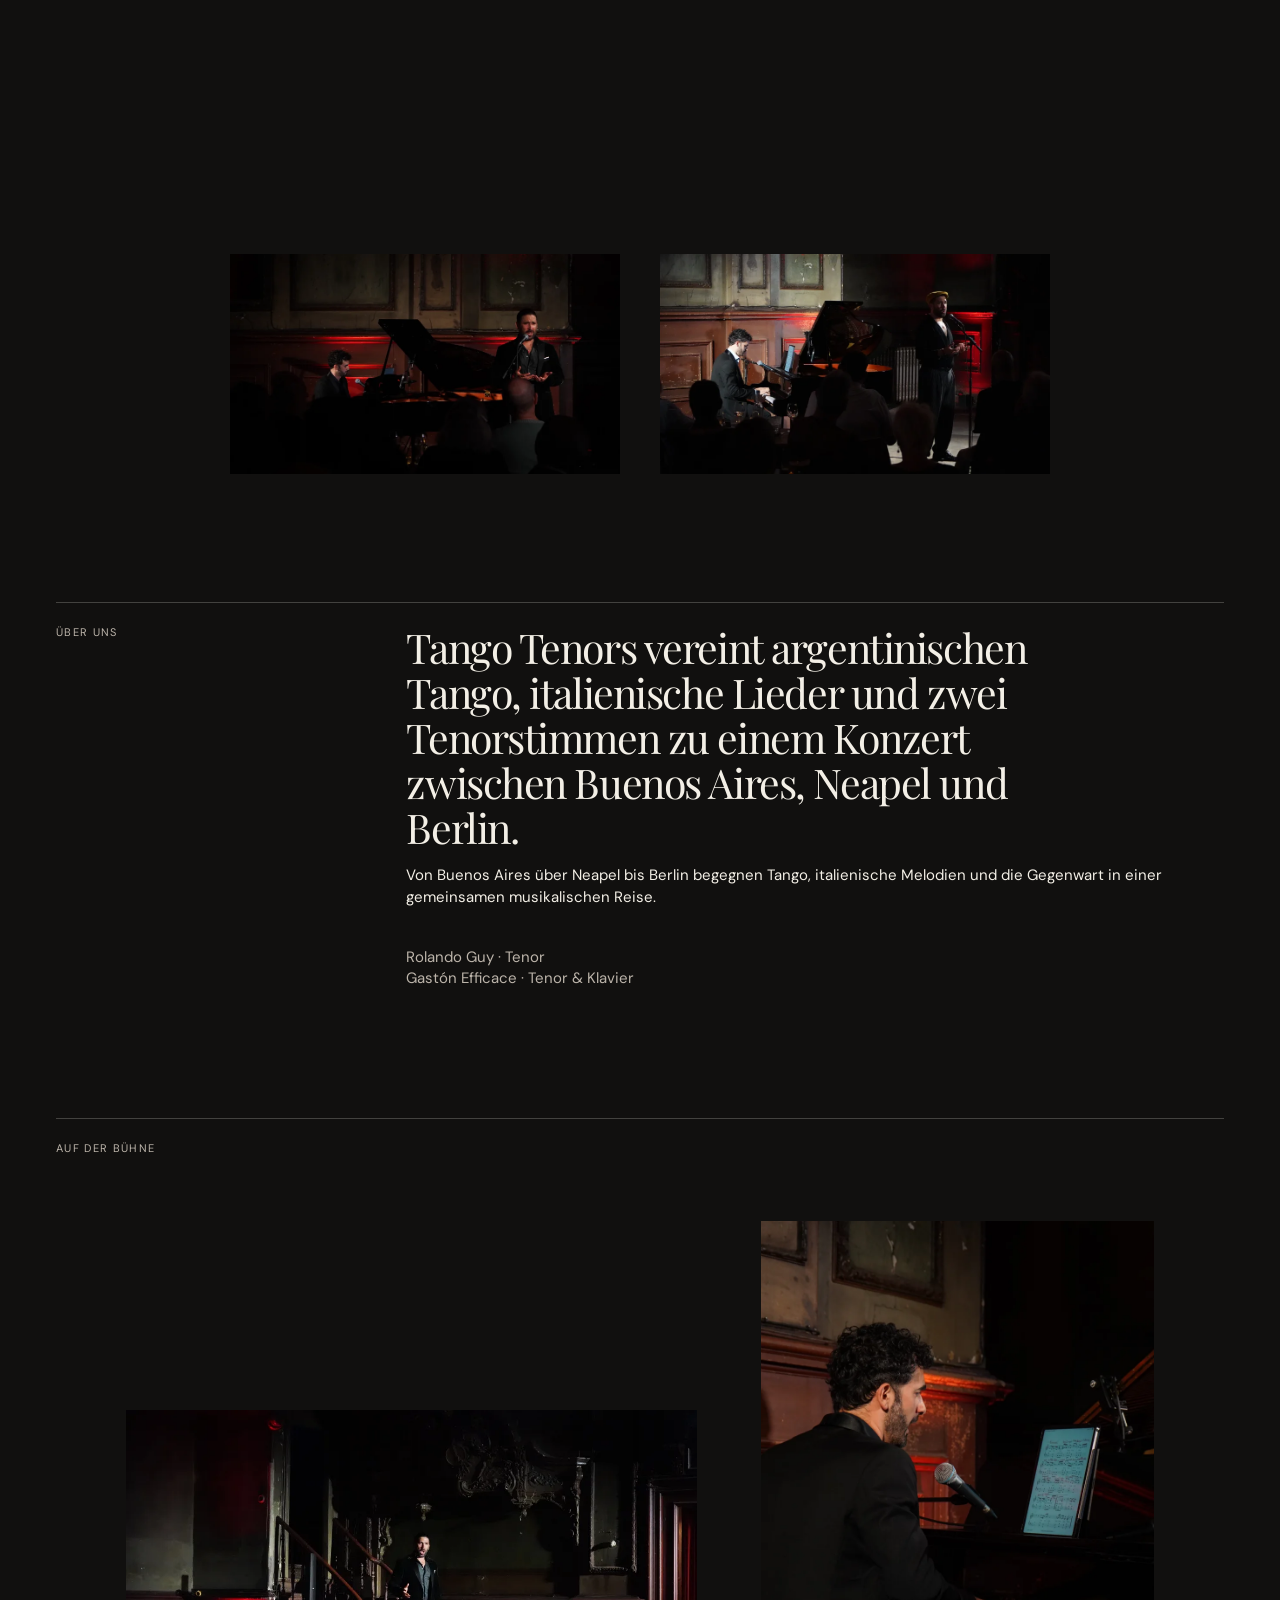
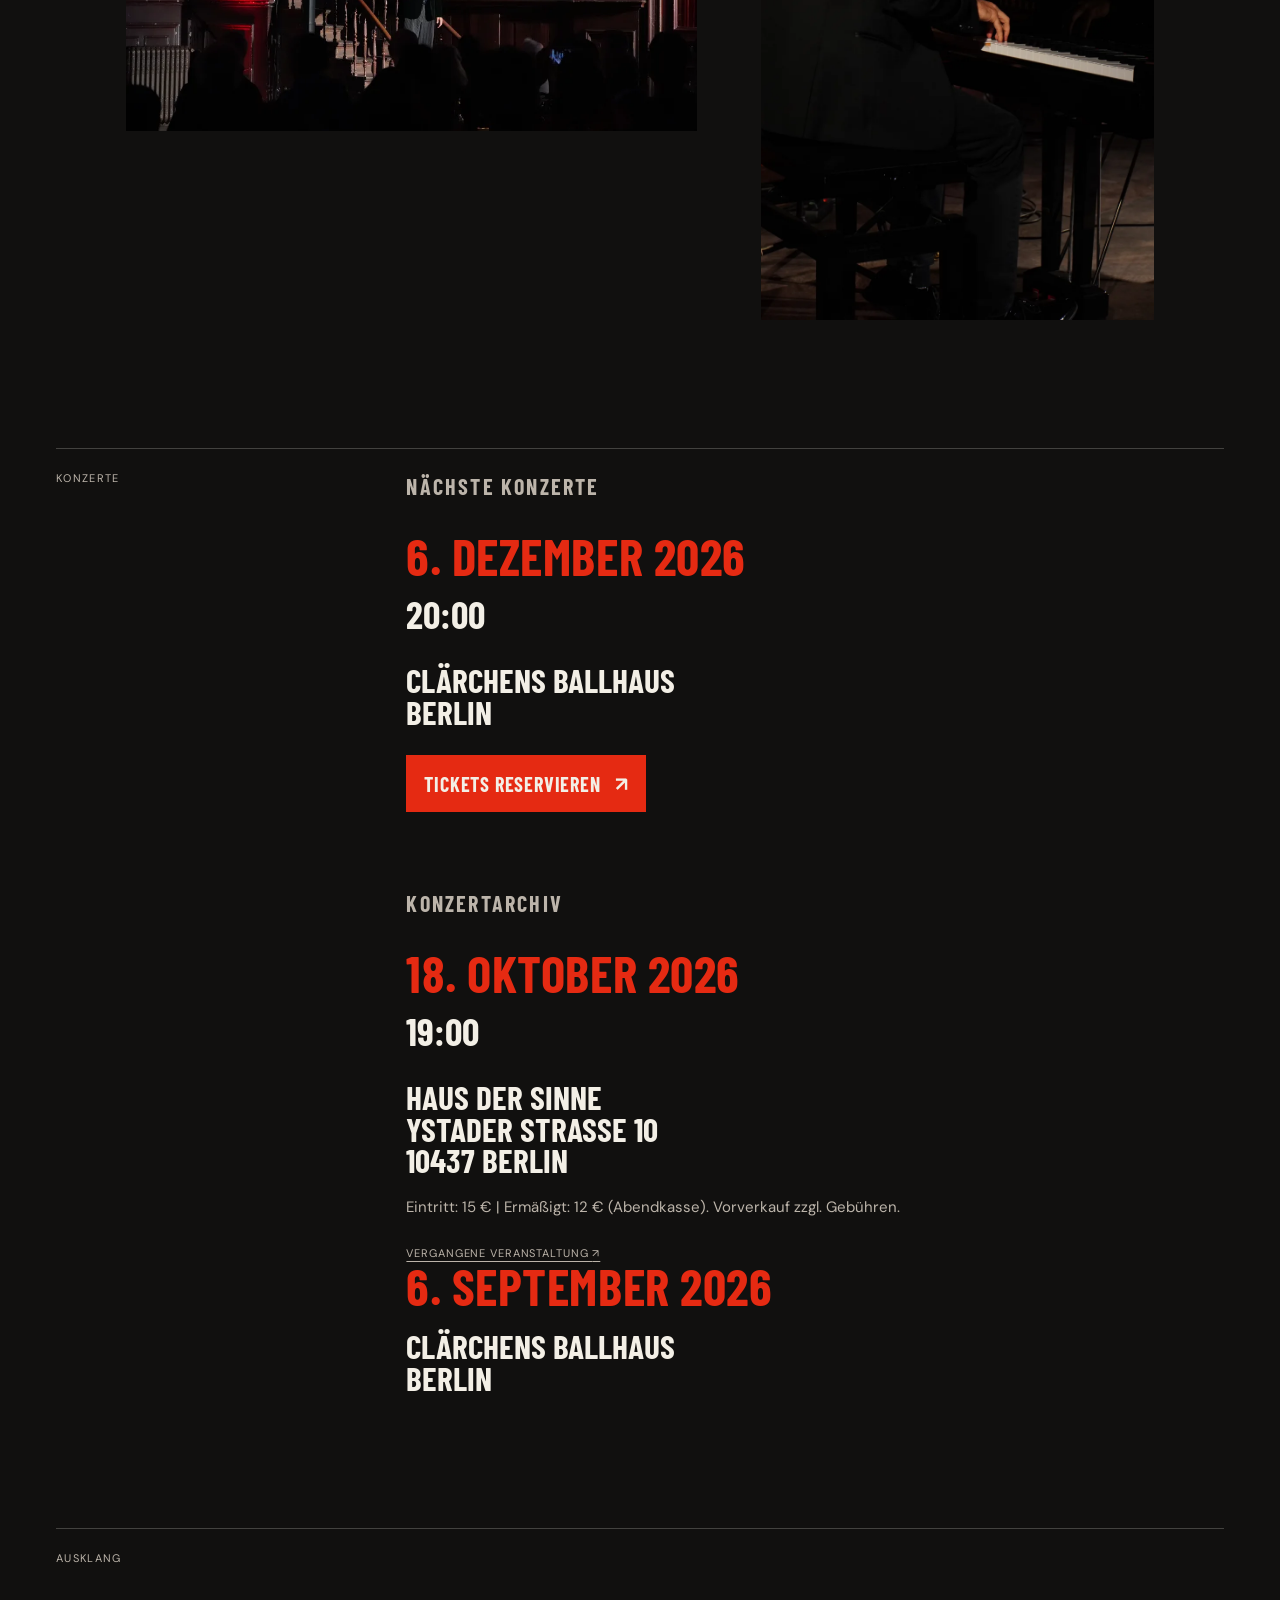
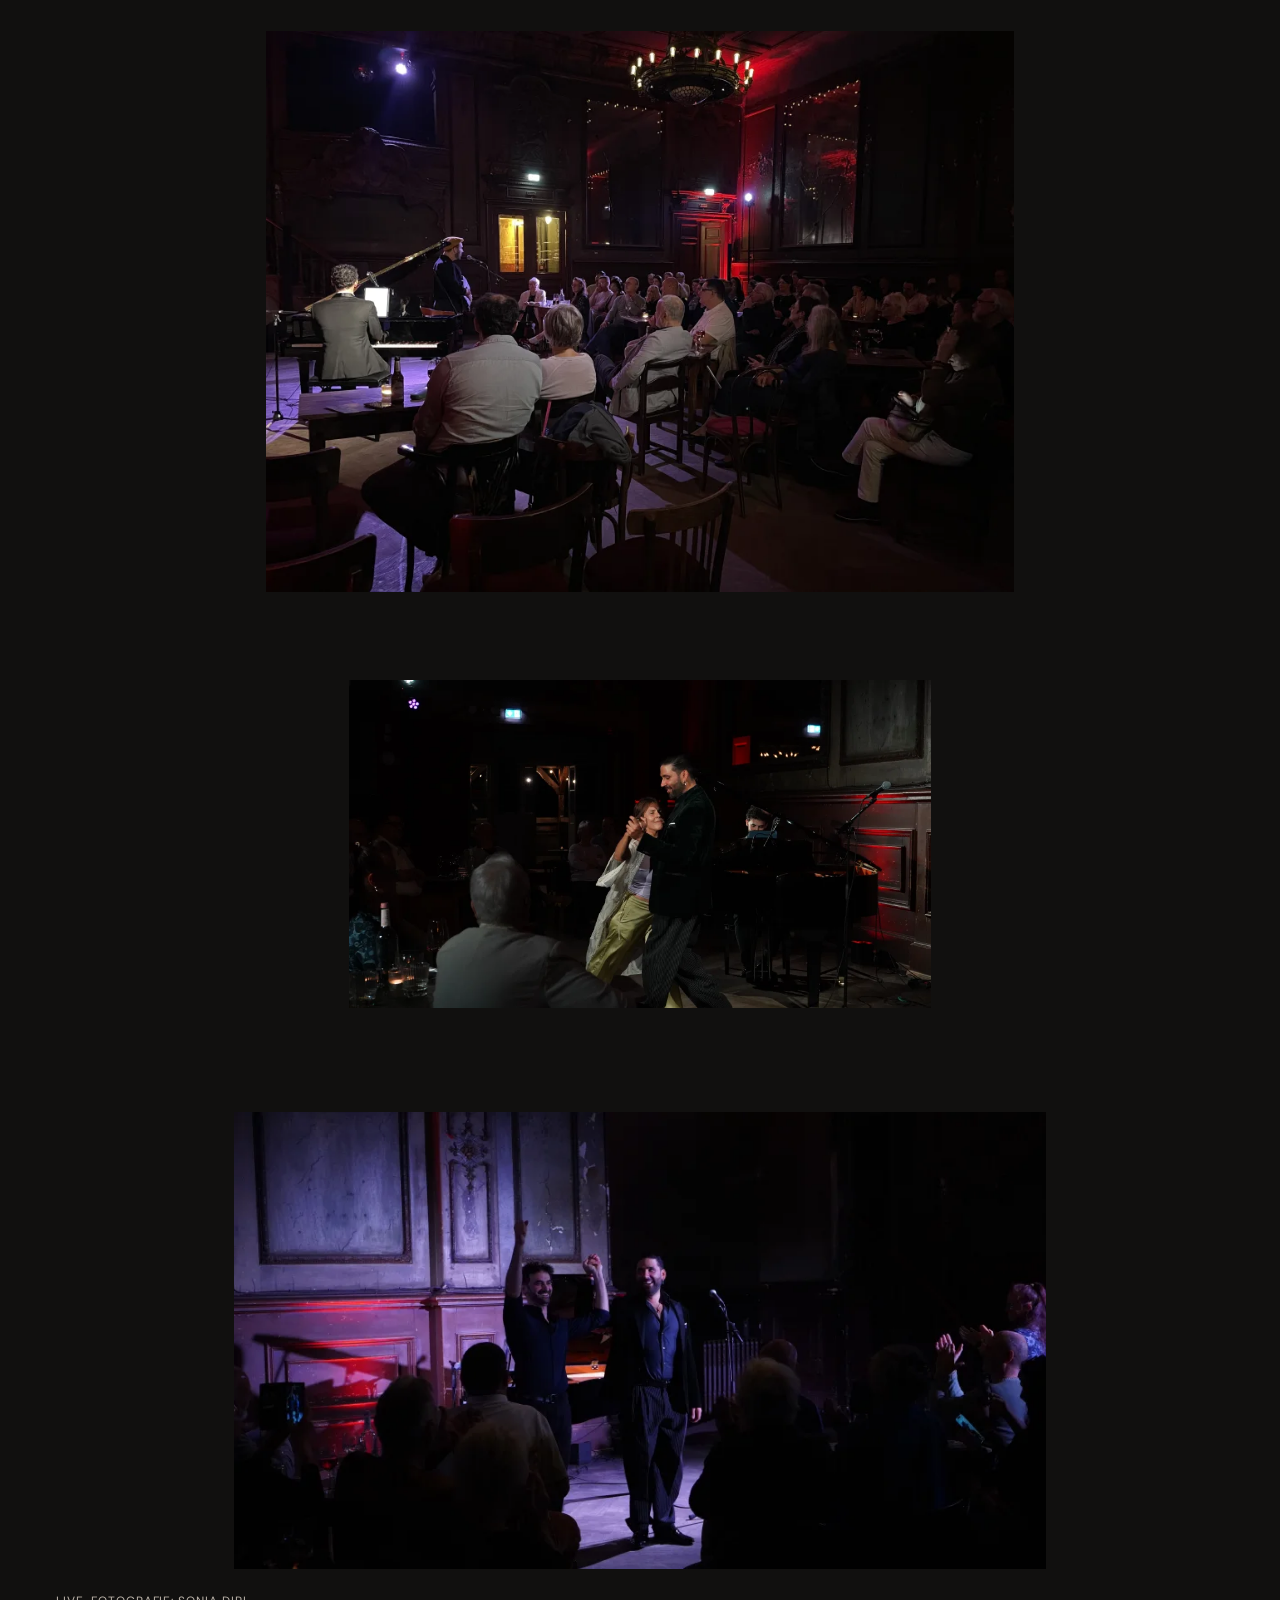
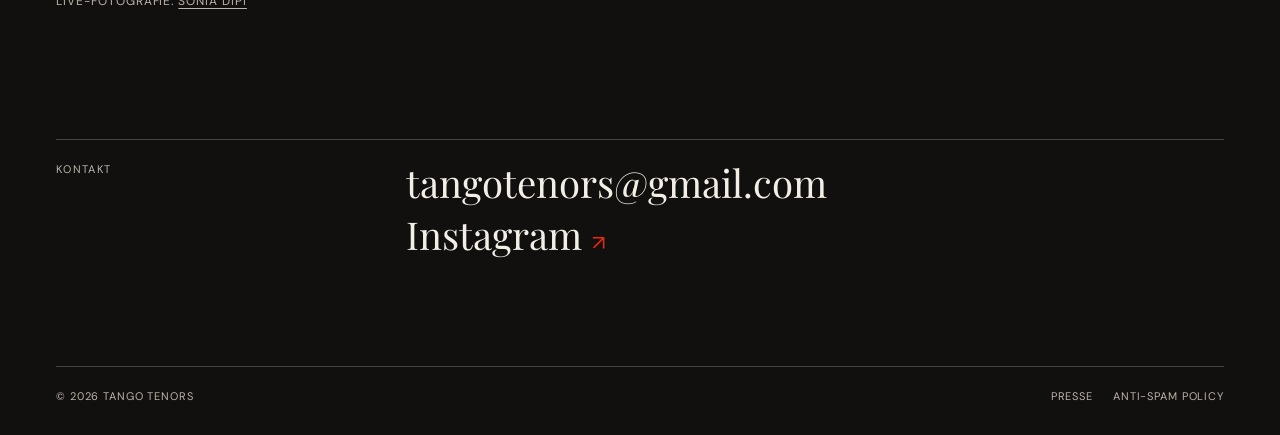
==== commit 56286f31: "Improve concert navigation and date handling" ====
--- a/index.html
+++ b/index.html
@@ -31,9 +31,12 @@
   <body>
     <header class="site-header shell">
       <a class="wordmark" href="/" aria-label="Tango Tenors Startseite"><img src="/assets/tango-tenors-logo-transparent.png?v=2" alt="Tango Tenors" /></a>
-      <nav aria-label="Hauptnavigation">
-        <a href="https://instagram.com/tangotenors" target="_blank" rel="noreferrer">Instagram</a>
-        <a href="#contact">Kontakt</a>
+      <button class="menu-toggle" type="button" aria-expanded="false" aria-controls="primary-navigation" aria-label="Menü öffnen"><span></span><span></span></button>
+      <nav id="primary-navigation" aria-label="Hauptnavigation">
+        <a href="#concert">Konzerte</a>
+        <a href="#live-erleben">Live erleben</a>
+        <a href="#about">Über uns</a>
+        <a href="#booking">Booking</a>
         <div class="language-switch" aria-label="Sprache"><a href="/" lang="de" aria-current="page">DE</a><span aria-hidden="true">|</span><a href="/en/" lang="en">EN</a></div>
       </nav>
     </header>
@@ -68,14 +71,14 @@
         <figure class="portrait-frame"><img src="/assets/tango-tenors-duo-clean.jpg" width="1122" height="1402" alt="Rolando Guy und Gastón Efficace gemeinsam vor einem Klavier" /></figure>
       </section>
 
-      <section class="video-section shell section-grid" aria-labelledby="video-title">
+      <section class="video-section shell section-grid" id="live-erleben" aria-labelledby="video-title">
         <p class="eyebrow" id="video-title">LIVE ERLEBEN</p>
         <div class="video-frame">
           <iframe src="https://www.youtube.com/embed/T1oUlrysOhg?enablejsapi=1&amp;origin=https%3A%2F%2Ftangotenors.com" title="Tango Tenors – Live-Trailer" loading="lazy" allow="accelerometer; autoplay; clipboard-write; encrypted-media; gyroscope; picture-in-picture; web-share" allowfullscreen></iframe>
         </div>
       </section>
 
-      <section class="booking-cta shell section-grid" aria-labelledby="booking-title">
+      <section class="booking-cta shell section-grid" id="booking" aria-labelledby="booking-title">
         <p class="eyebrow" id="booking-title">TANGO TENORS LIVE</p>
         <div>
           <p class="booking-statement">Für Konzerte, Festivals und besondere Veranstaltungen.</p>
@@ -124,8 +127,8 @@
       </section>
 
       <section class="concert shell section-grid" id="concert" aria-labelledby="concert-title">
-        <p class="eyebrow" id="concert-title">KONZERTARCHIV</p>
-        <div class="concert-list" id="concert-list"></div>
+        <p class="eyebrow" id="concert-title">KONZERTE</p>
+        <div><div class="concert-list" id="upcoming-concert-list"></div><div class="concert-list" id="concert-list"></div></div>
       </section>
 
       <section class="live-section shell" aria-labelledby="closing-title">
@@ -154,8 +157,8 @@
         </div>
       </section>
     </main>
-    <script src="/assets/events.js?v=2"></script>
-    <script src="/assets/site.js?v=3" defer></script>
+    <script src="/assets/events.js?v=3"></script>
+    <script src="/assets/site.js?v=4" defer></script>
 
     <footer class="site-footer shell home-footer"><p>© 2026 Tango Tenors</p><div><a href="/press/">Presse</a><a href="/anti-spam/">Anti-Spam Policy</a></div></footer>
   </body>
--- a/styles.css
+++ b/styles.css
@@ -1,15 +1,19 @@
 :root { --paper:#11100f; --ink:#f3efe6; --light:#f3efe6; --muted:#bcb4aa; --accent:#e52a12; --line:rgba(243,239,230,.22); }
 * { box-sizing:border-box; }
 html { scroll-behavior:smooth; }
+html { scroll-padding-top:88px; }
+section[id] { scroll-margin-top:88px; }
 body { margin:0; background:var(--paper); color:var(--ink); font-family:"DM Sans", sans-serif; font-size:15px; line-height:1.45; }
 a { color:inherit; text-decoration:none; }
 a:hover { color:var(--accent); }
 :focus-visible { outline:2px solid var(--accent); outline-offset:5px; }
 .shell { width:min(100% - 48px, 1240px); margin-inline:auto; }
-.site-header { display:flex; justify-content:space-between; align-items:center; padding-top:26px; font-size:12px; letter-spacing:.04em; }
+.site-header { position:sticky; top:0; z-index:20; display:flex; justify-content:space-between; align-items:center; min-height:72px; padding-block:12px; font-size:12px; letter-spacing:.04em; background:rgba(17,16,15,.96); backdrop-filter:blur(12px); }
 .wordmark { display:block; width:84px; line-height:0; }
 .wordmark img { display:block; width:100%; height:auto; }
-nav { display:flex; gap:28px; }
+nav { display:flex; align-items:center; gap:clamp(16px, 2.4vw, 34px); }
+nav a[aria-current="location"] { color:var(--accent); }
+.menu-toggle { display:none; }
 .hero { min-height:auto; padding:16px 0 clamp(72px, 10vw, 150px); display:flex; flex-direction:column; justify-content:flex-start; }
 .hero-title { display:flex; flex-direction:column; align-items:flex-start; gap:.035em; margin:clamp(30px, 5vw, 64px) 0 0; width:max-content; max-width:100%; align-self:flex-start; color:var(--accent); font-family:"Barlow Condensed", Impact, sans-serif; font-size:clamp(112px, 18vw, 236px); font-weight:800; line-height:.75; letter-spacing:-.035em; }
 .hero-title span { display:block; white-space:nowrap; padding-right:.08em; }
@@ -53,6 +57,9 @@
 .concert { padding-bottom:clamp(100px, 13vw, 180px); }
 .concert-detail p { margin:0 0 5px; }
 .concert-list { max-width:620px; }
+.concert-list + .concert-list { margin-top:76px; }
+.concert-subtitle { margin:0 0 30px; color:var(--muted); font-family:"Barlow Condensed", Impact, sans-serif; font-size:22px; letter-spacing:.1em; }
+.historical-link { display:inline-block; margin-top:22px; color:var(--muted); font-size:11px; letter-spacing:.08em; text-decoration:underline; text-underline-offset:4px; }
 .concert-detail-next { margin-top:84px; }
 .concert-date { color:var(--accent); font-family:"Barlow Condensed", Impact, sans-serif; font-size:clamp(32px, 4vw, 58px); font-weight:700; line-height:.9; letter-spacing:.01em; }
 .concert-time { font-family:"Barlow Condensed", Impact, sans-serif; font-size:clamp(28px, 3vw, 42px); font-weight:700; margin-top:12px !important; }
@@ -101,7 +108,22 @@
   .contact { padding-bottom:112px; }
 }
 @media (max-width:600px) { .shell { width:min(100% - 36px, 1240px); } .site-header { padding-top:16px; } nav { gap:16px; } .hero { min-height:auto; padding-top:16px; padding-bottom:38px; } .project-intro { grid-template-columns:1fr; gap:10px; margin-bottom:14px; font-size:15px; line-height:1.35; } .intro-names { font-size:clamp(18px, 5vw, 20px); line-height:1.45; } .intro-label { display:inline; margin:0 7px 0 0; color:var(--accent); font-family:"Barlow Condensed", Impact, sans-serif; font-weight:700; letter-spacing:.12em; } .intro-en { display:none; } .hero-title { margin-top:24px; width:max-content; max-width:100%; align-self:flex-start; font-size:clamp(82px, 20vw, 112px); } .hero-foot { margin-top:48px; flex-direction:column; align-items:flex-start; gap:14px; } .hero-concert-cta { align-items:stretch; flex-direction:column; gap:8px; margin-top:18px; padding-top:12px; } .hero-concert-cta p { font-size:18px; line-height:1.2; } .ticket-link-hero { width:100%; min-height:52px; } .hero-foot p { max-width:290px; } .portrait { display:flex; flex-direction:column; gap:0; padding:16px 0 48px; } .portrait-intro { display:flex; flex-direction:column; align-items:flex-start; gap:18px; margin-top:24px; order:2; } .portrait-lead { margin:0; max-width:270px; color:var(--muted); font-family:"Playfair Display", Georgia, serif; font-size:27px; line-height:1.08; } .portrait-frame { width:100%; max-width:none; order:1; } .portrait-frame img { width:100%; height:auto; max-height:none; margin-inline:0; } .portrait-caption { position:static; margin-top:2px; font-size:clamp(29px, 8vw, 34px); order:3; } .video-section { grid-template-columns:1fr; gap:20px; padding-block:40px 48px; } .section-grid { grid-template-columns:1fr; gap:30px; } .live-section { padding-bottom:110px; } .live-header { margin-bottom:30px; } .live-feature, .live-grid-pair, .live-grid-stage, .live-grid-stage figure:first-child, .live-grid-stage figure:last-child, .live-grid-closing figure:first-child, .live-grid-closing figure:nth-child(2), .live-grid-closing figure:last-child { width:100%; margin-left:0; margin-right:0; } .live-section .live-feature { width:100%; margin-bottom:28px; } .live-grid, .live-grid-pair { display:grid; grid-template-columns:1fr; gap:28px; } .live-grid-stage, .live-grid-closing { display:block; } .live-grid-stage figure:last-child, .live-grid-closing figure:nth-child(2), .live-grid-closing figure:last-child { margin-top:28px; } .photo-credit { margin-top:20px; } .about { padding-bottom:120px; } .statement { font-size:31px; } .names { margin-top:36px; } .concert { padding-bottom:110px; } .concert-list { max-width:none; } .ticket-link { margin-top:24px; } .contact { padding-bottom:100px; } .contact-links { font-size:30px; } }
+@media (max-width:760px) {
+  html { scroll-padding-top:76px; }
+  section[id] { scroll-margin-top:76px; }
+  .site-header { min-height:68px; padding-block:10px; }
+  .menu-toggle { display:flex; width:44px; height:44px; flex-direction:column; justify-content:center; align-items:center; gap:6px; border:1px solid var(--line); background:transparent; color:var(--ink); cursor:pointer; }
+  .menu-toggle span { width:18px; height:1px; background:currentColor; transition:transform .22s ease; }
+  .menu-open .menu-toggle span:first-child { transform:translateY(3.5px) rotate(45deg); }
+  .menu-open .menu-toggle span:last-child { transform:translateY(-3.5px) rotate(-45deg); }
+  .site-header nav { position:absolute; top:100%; left:0; right:0; display:flex; flex-direction:column; align-items:stretch; gap:0; max-height:0; overflow:hidden; padding-inline:24px; background:var(--paper); opacity:0; transition:max-height .25s ease, opacity .2s ease, padding .25s ease; }
+  .site-header.menu-open nav { max-height:360px; padding-block:10px 22px; opacity:1; }
+  .site-header nav > a { padding:13px 0; border-bottom:1px solid var(--line); font-family:"Barlow Condensed", Impact, sans-serif; font-size:22px; letter-spacing:.08em; text-transform:uppercase; }
+  .language-switch { align-self:flex-start; margin-top:12px; font-family:"DM Sans",sans-serif; font-size:13px; }
+  body.menu-is-open { overflow:hidden; }
+}
 @media (prefers-reduced-motion:reduce) { html { scroll-behavior:auto; } }
+@media (prefers-reduced-motion:reduce) { .menu-toggle span, .site-header nav { transition:none; } }
 @media (max-width:340px) { .shell { width:calc(100% - 28px); } .hero-concert-cta p { font-size:17px; } }
 
 .language-switch { display:flex; align-items:center; gap:8px; margin-left:2px; letter-spacing:.12em; }
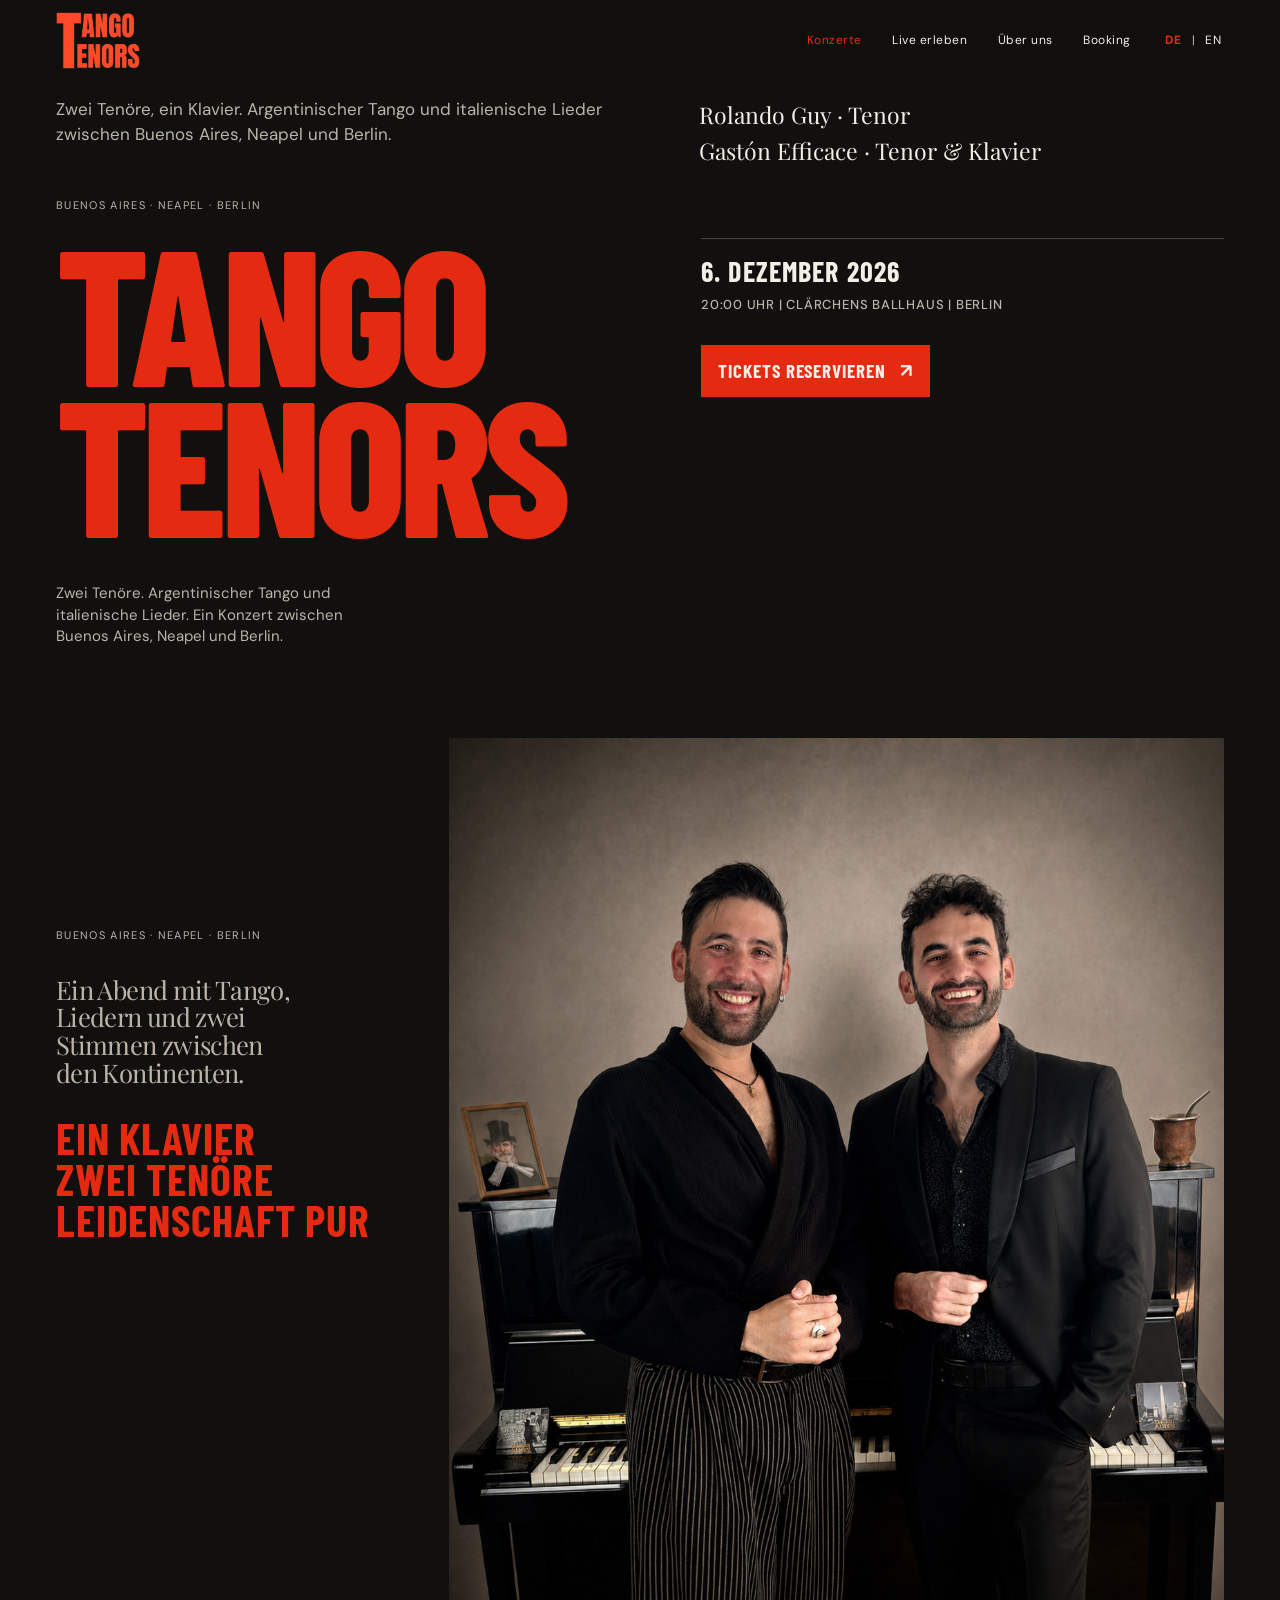
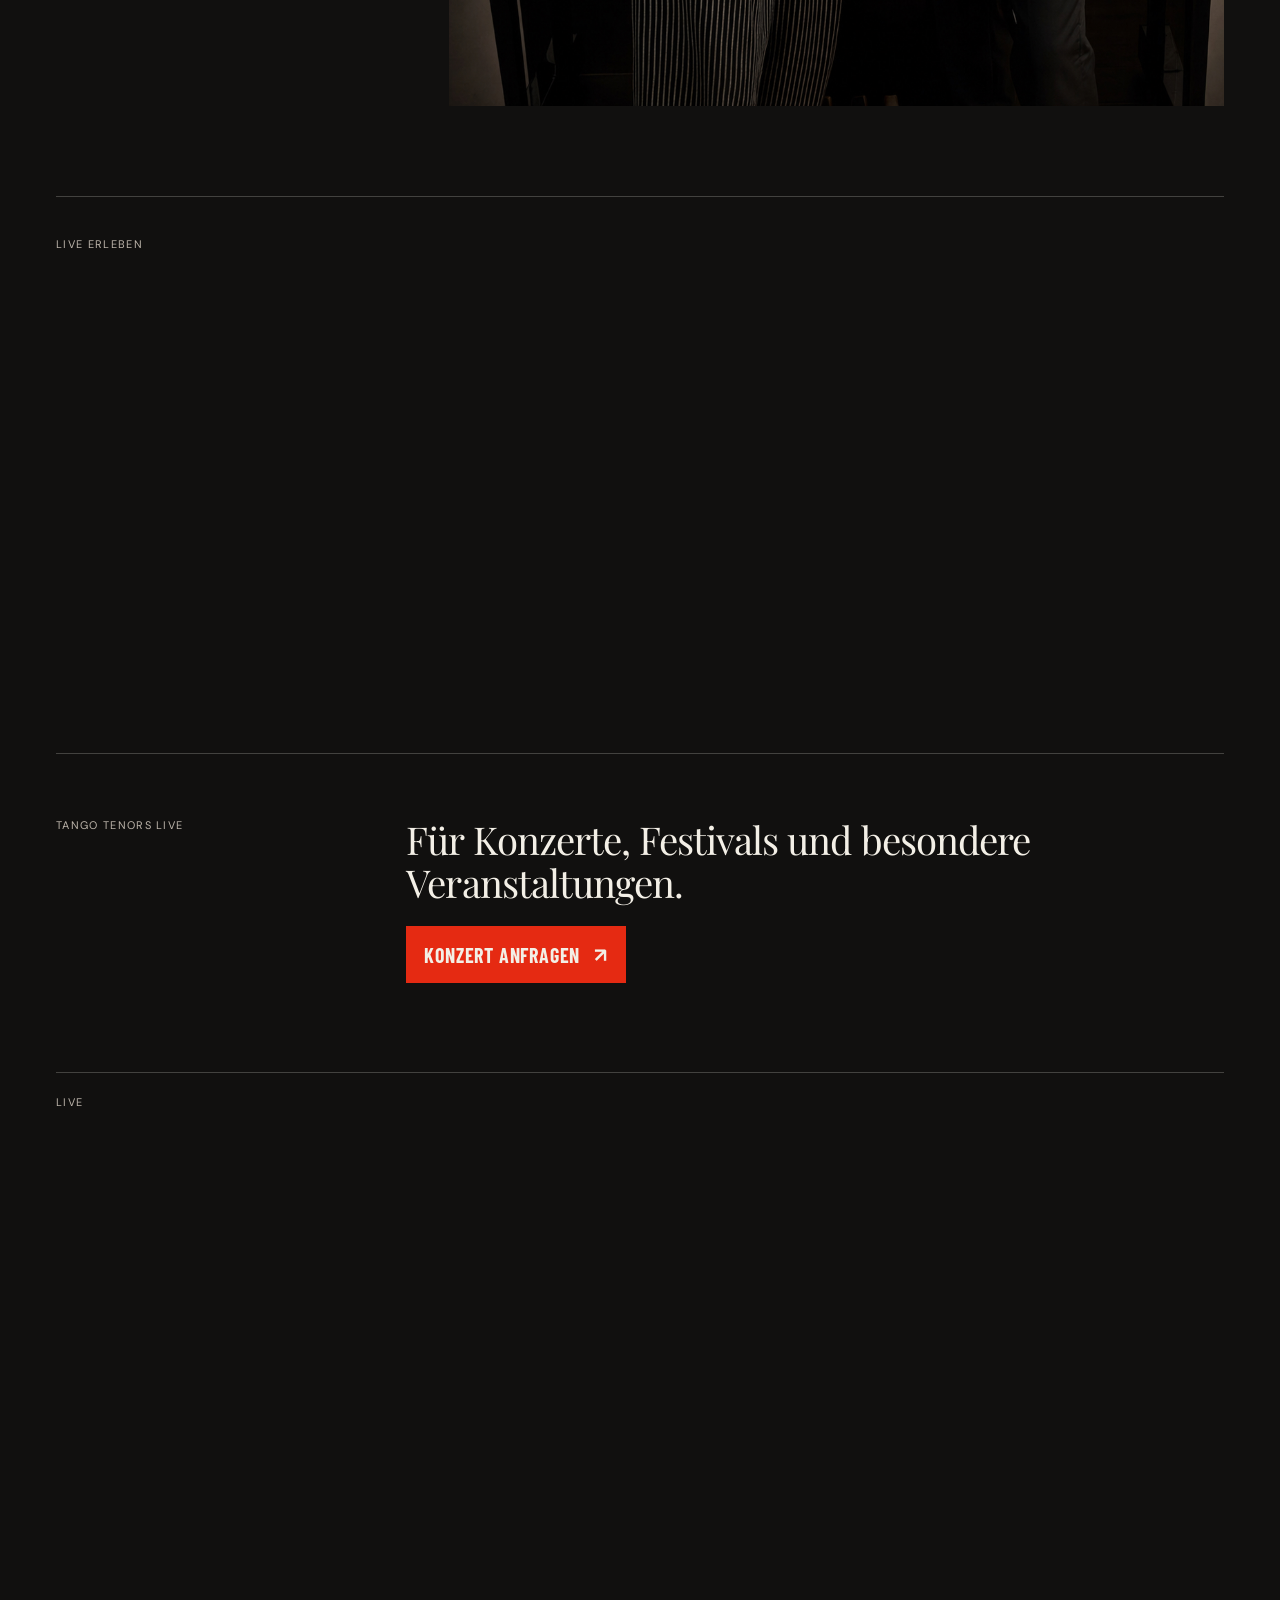
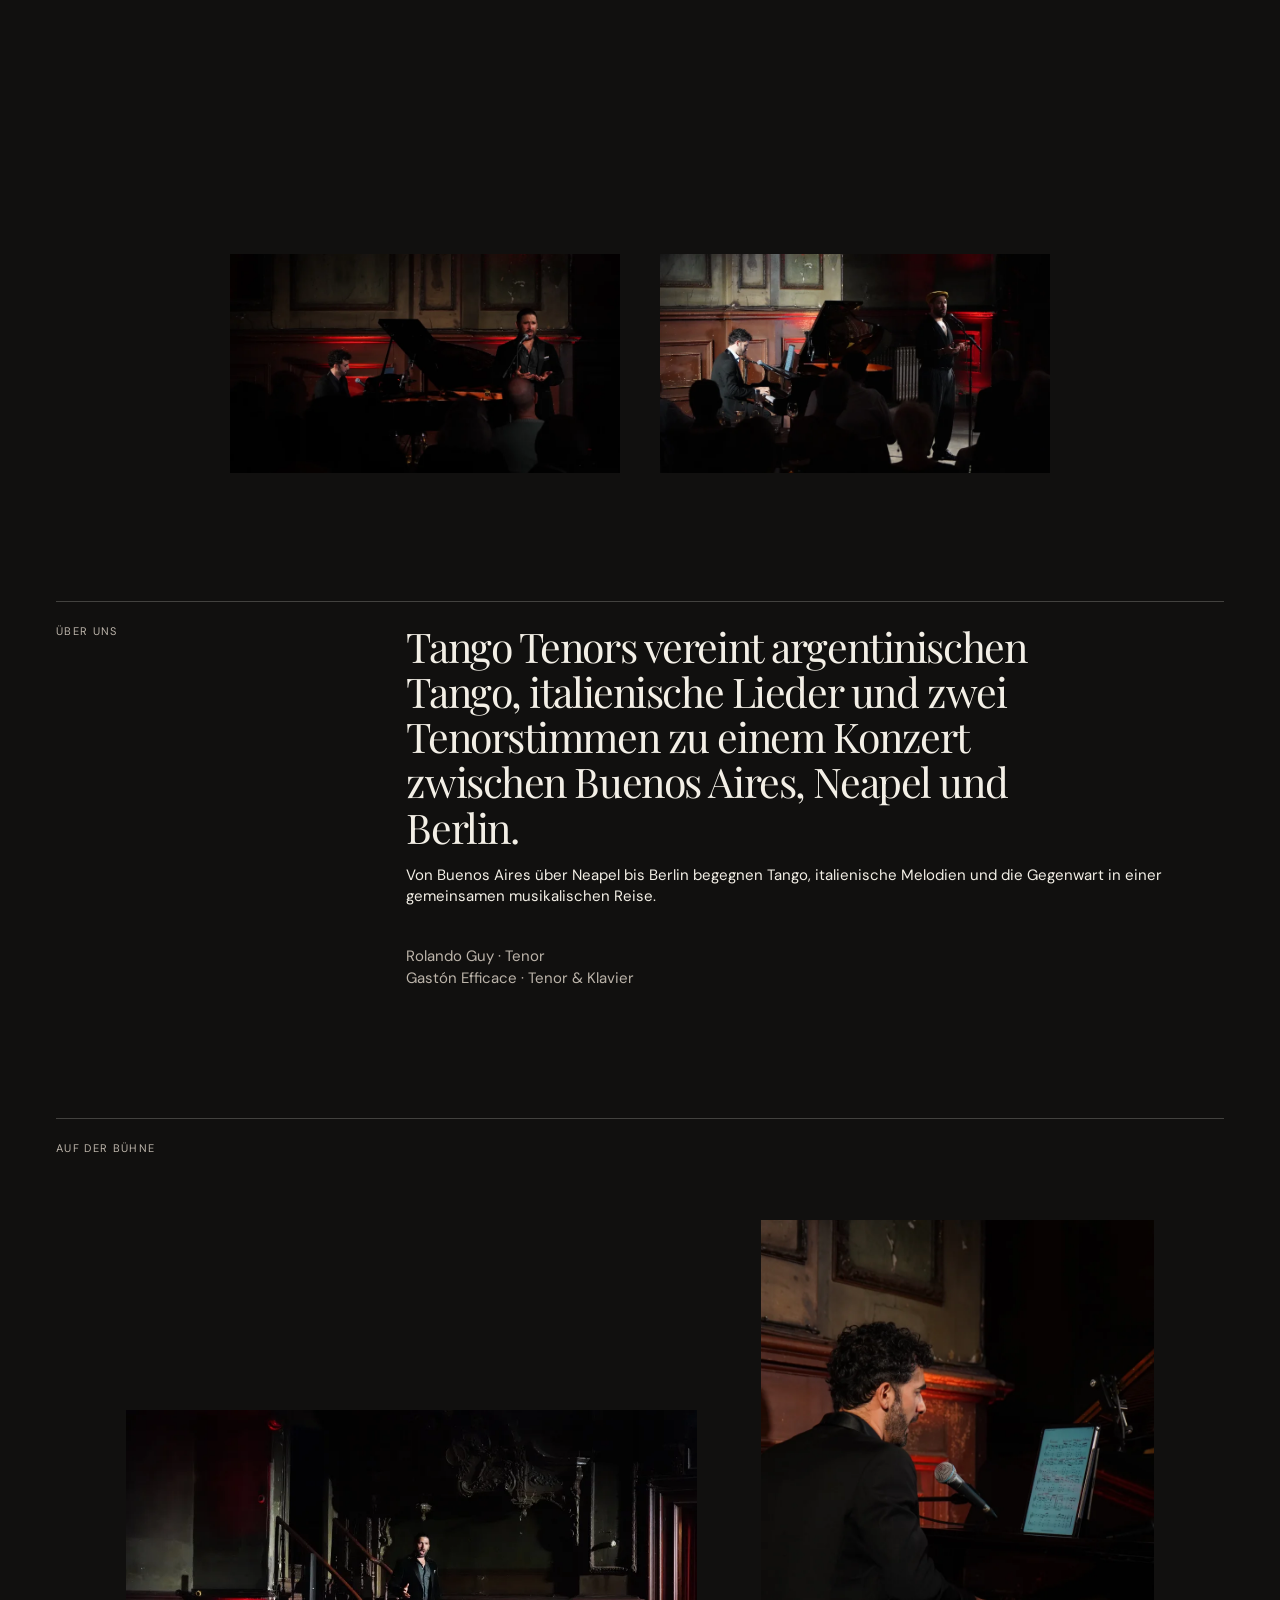
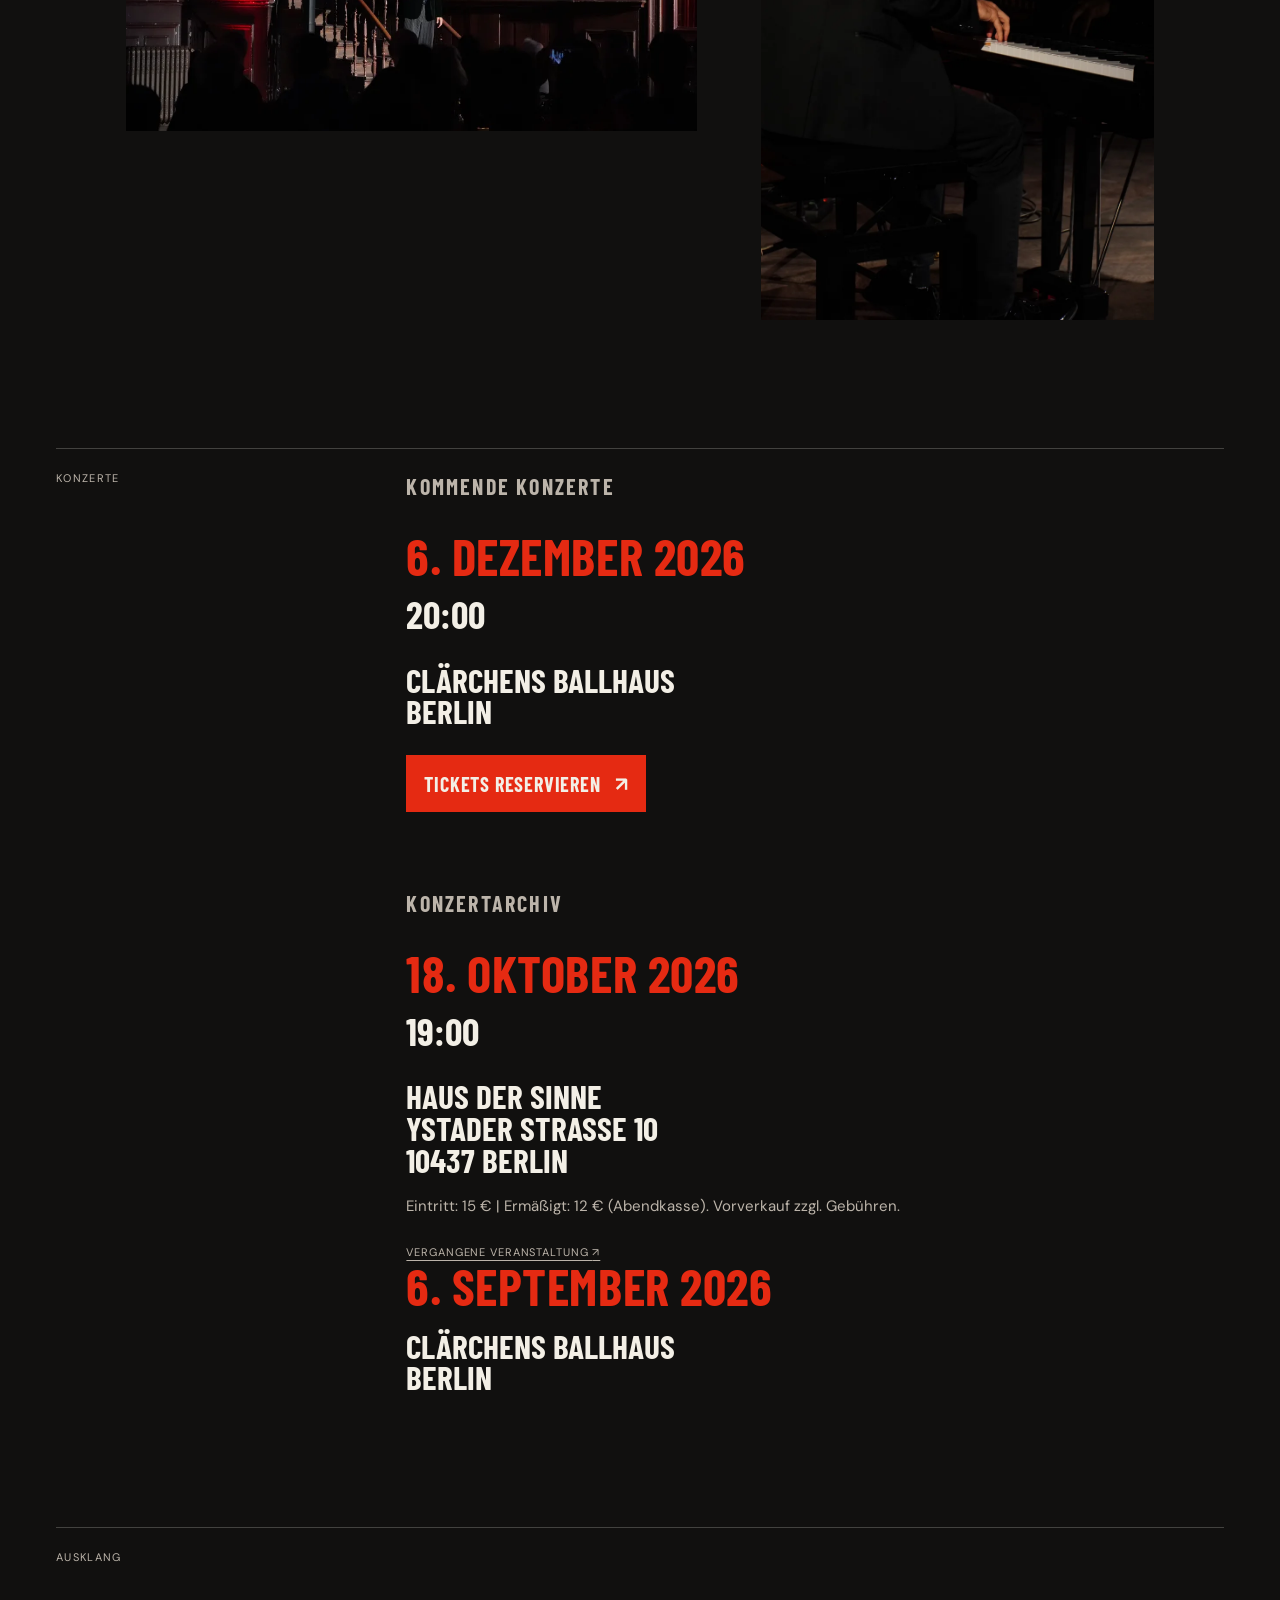
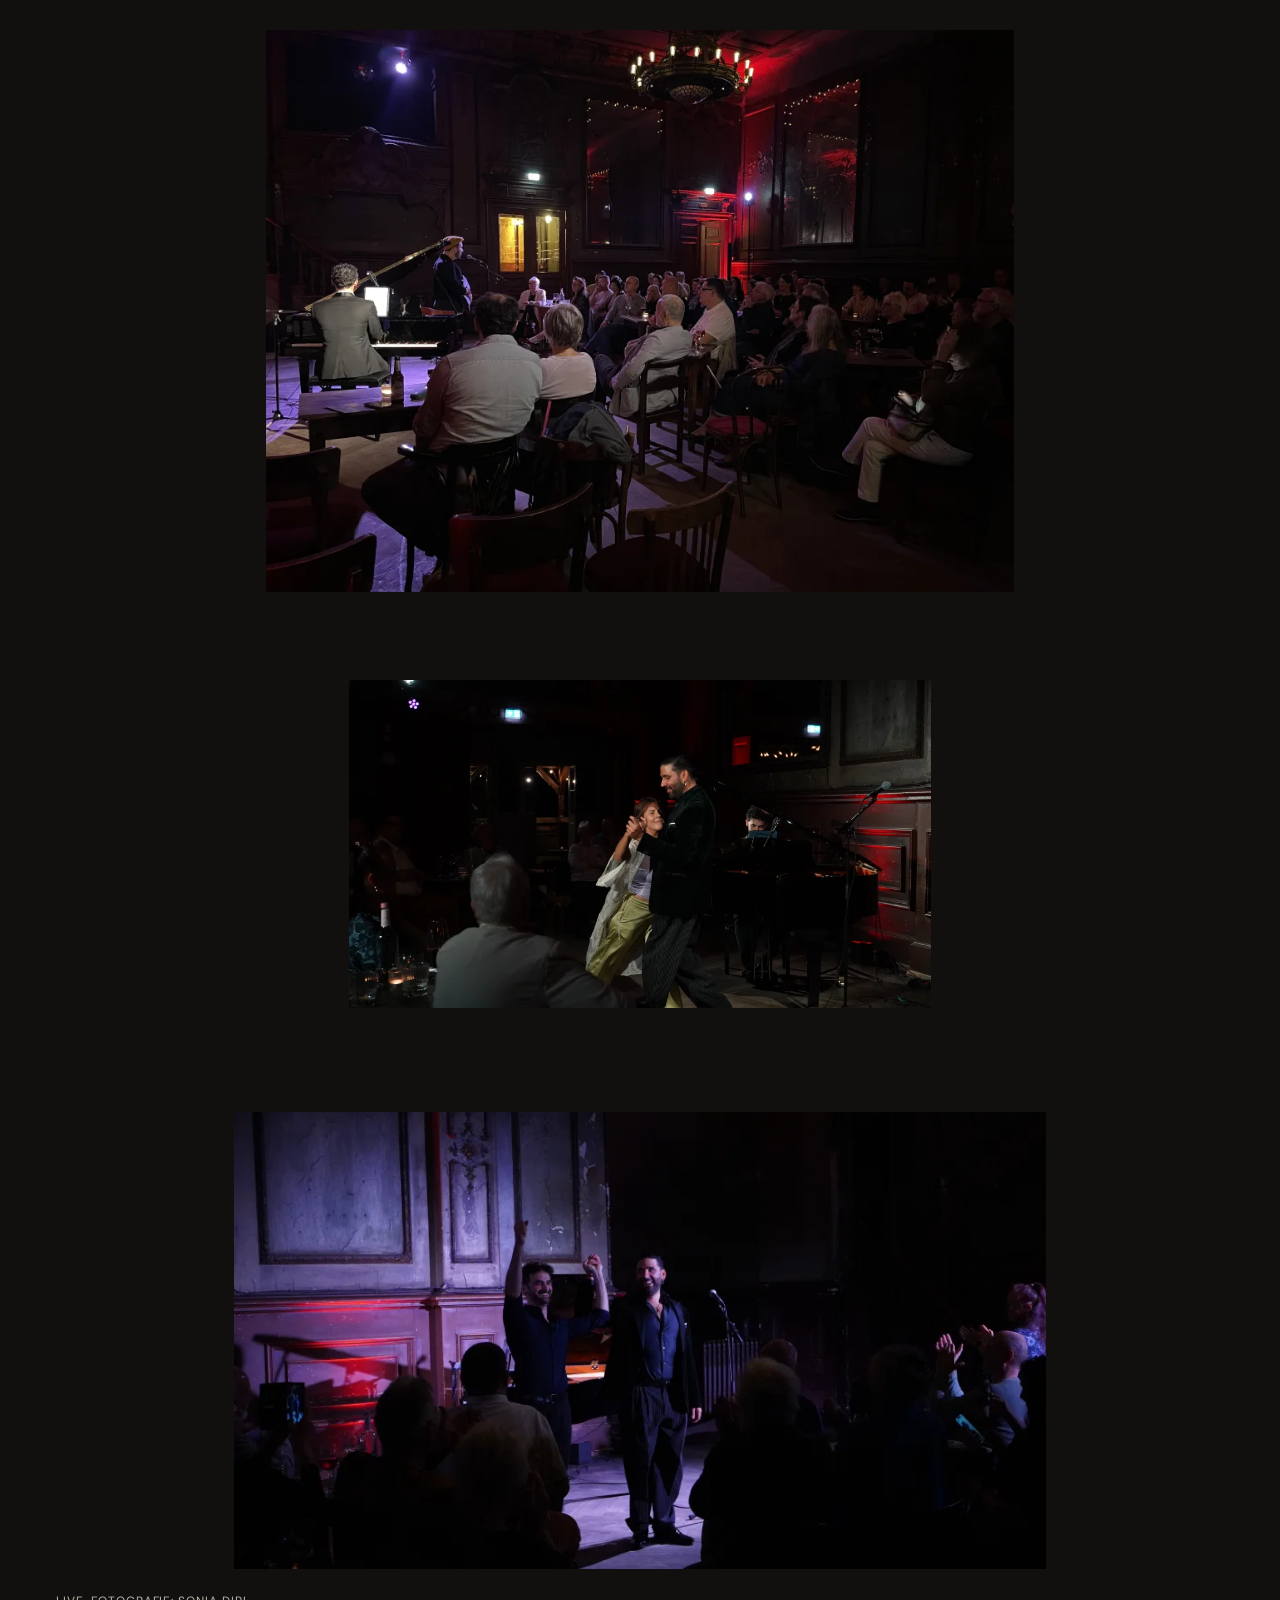
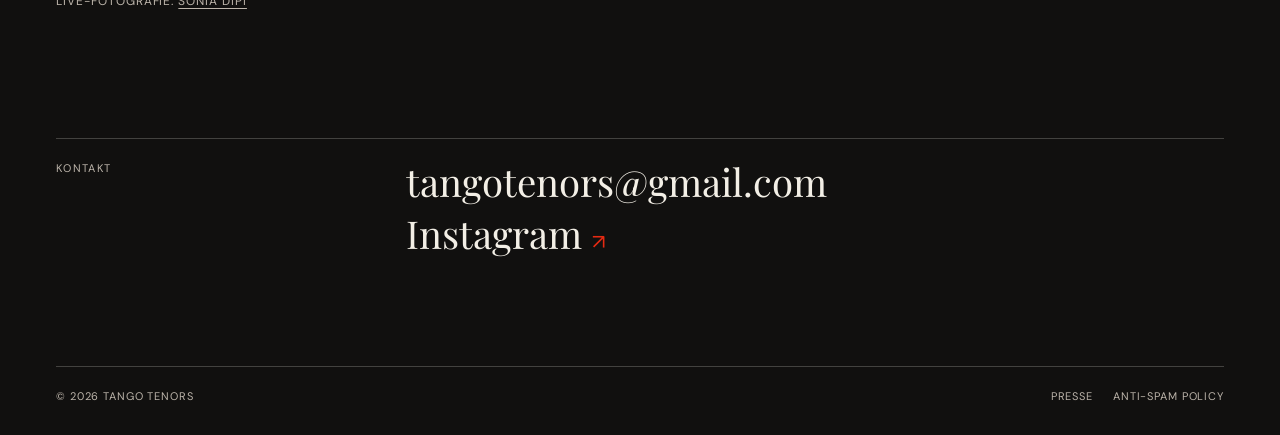
==== commit 98541974: "Add automatic concert archive management" ====
--- a/index.html
+++ b/index.html
@@ -157,8 +157,9 @@
         </div>
       </section>
     </main>
-    <script src="/assets/events.js?v=3"></script>
-    <script src="/assets/site.js?v=4" defer></script>
+    <script src="/assets/events.js?v=4"></script>
+    <script src="/assets/concert-calendar.js?v=1"></script>
+    <script src="/assets/site.js?v=5" defer></script>
 
     <footer class="site-footer shell home-footer"><p>© 2026 Tango Tenors</p><div><a href="/press/">Presse</a><a href="/anti-spam/">Anti-Spam Policy</a></div></footer>
   </body>
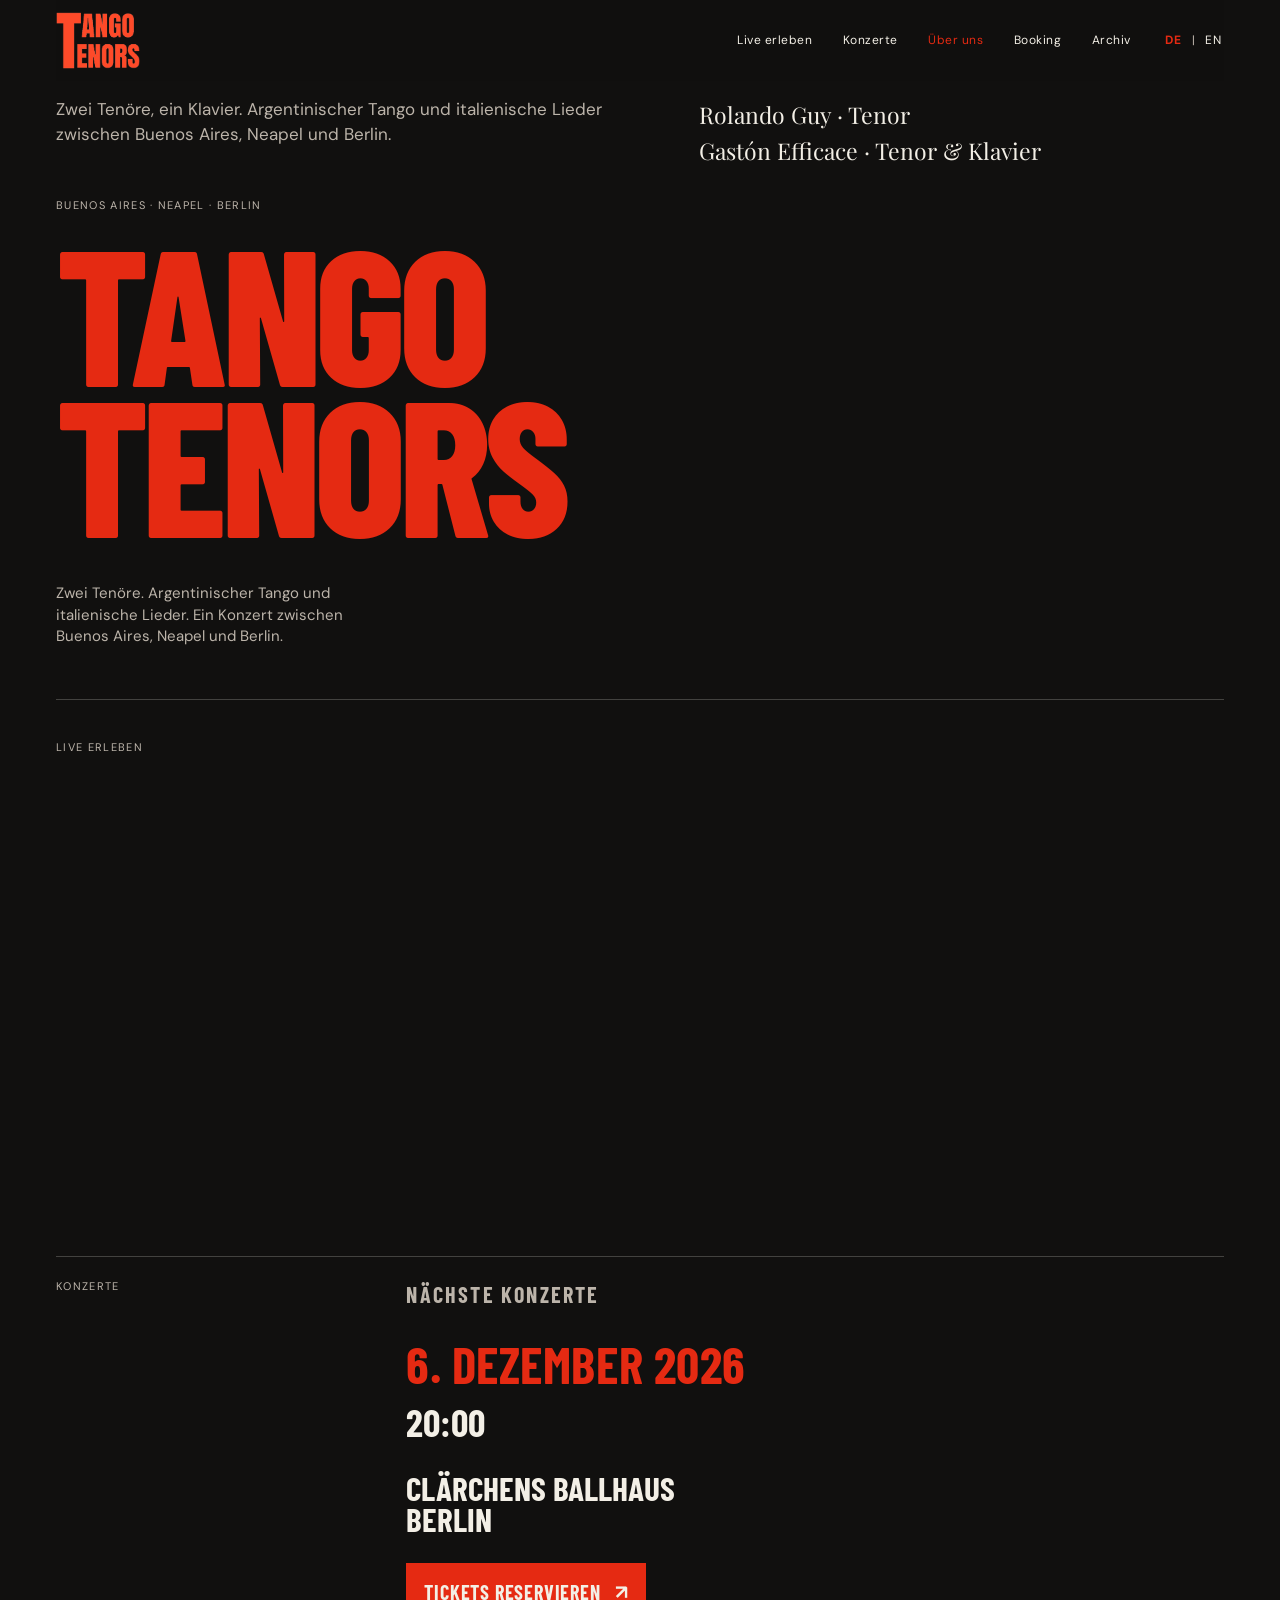
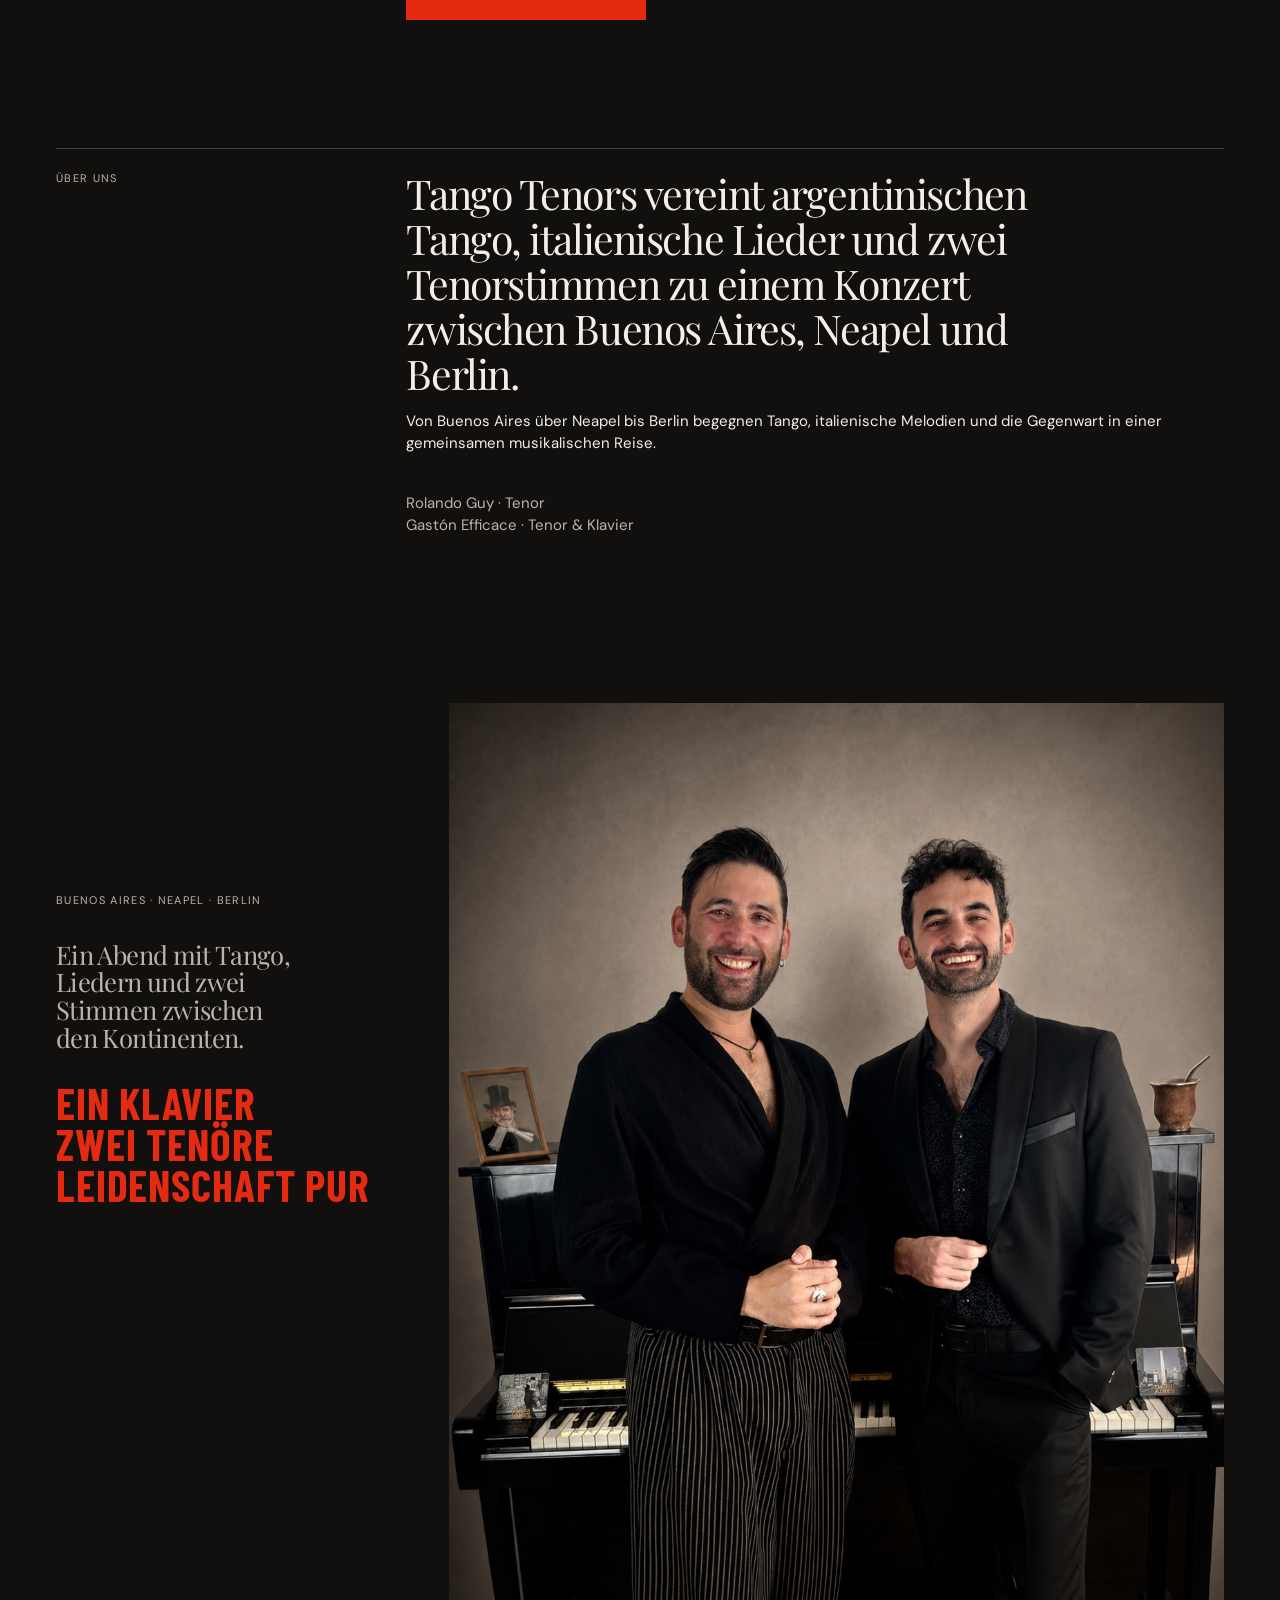
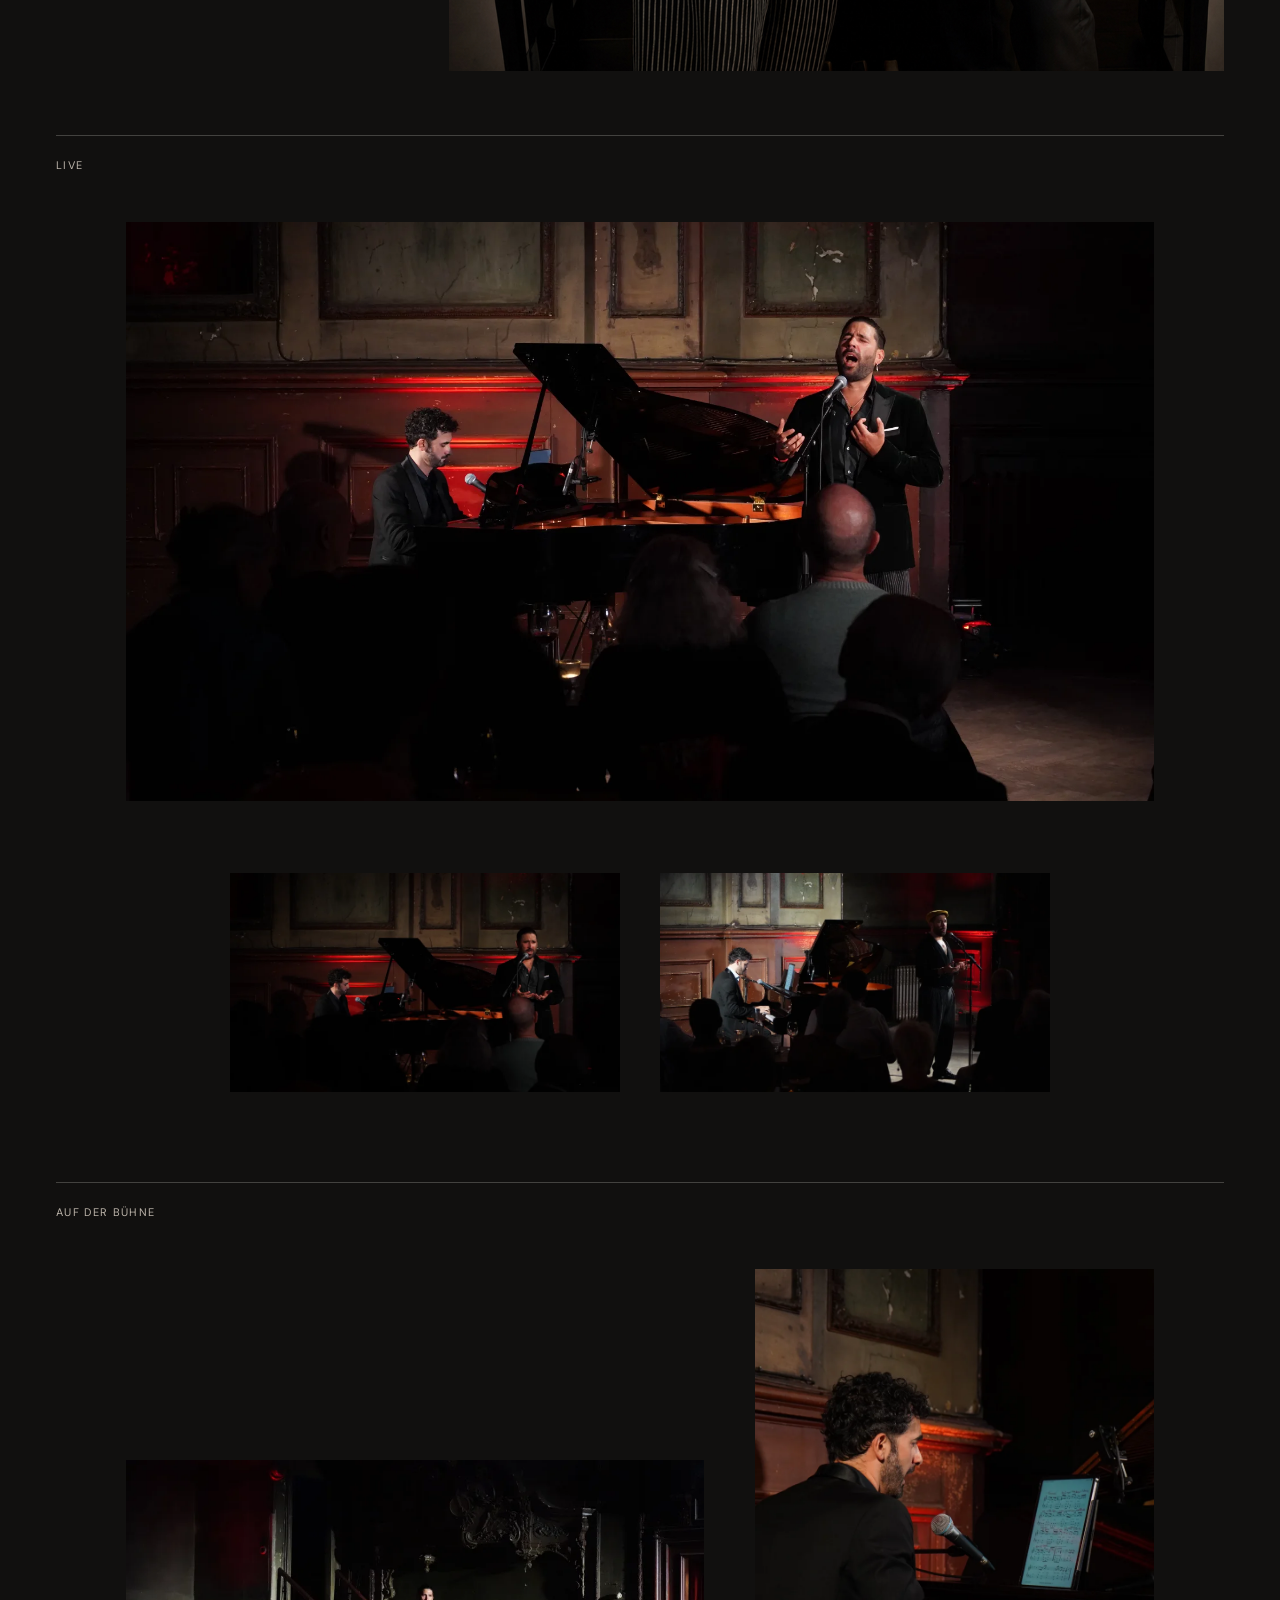
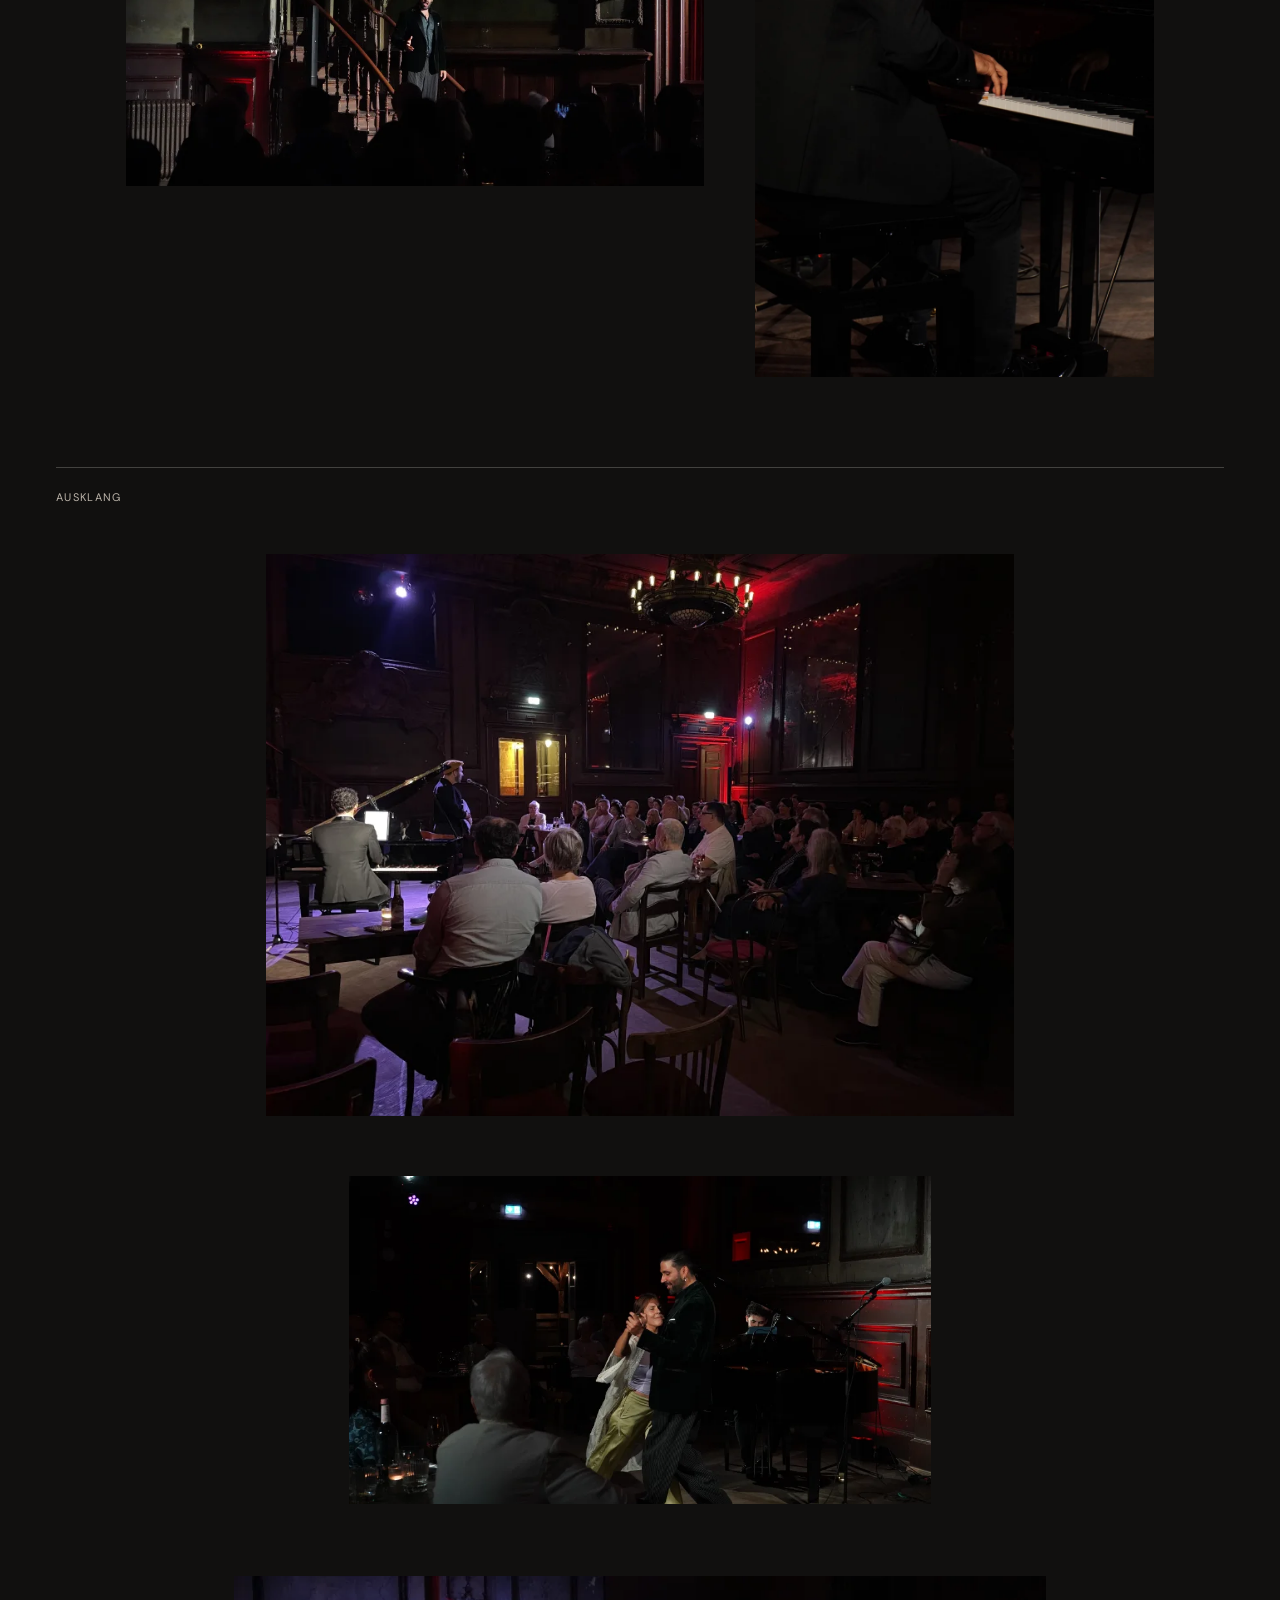
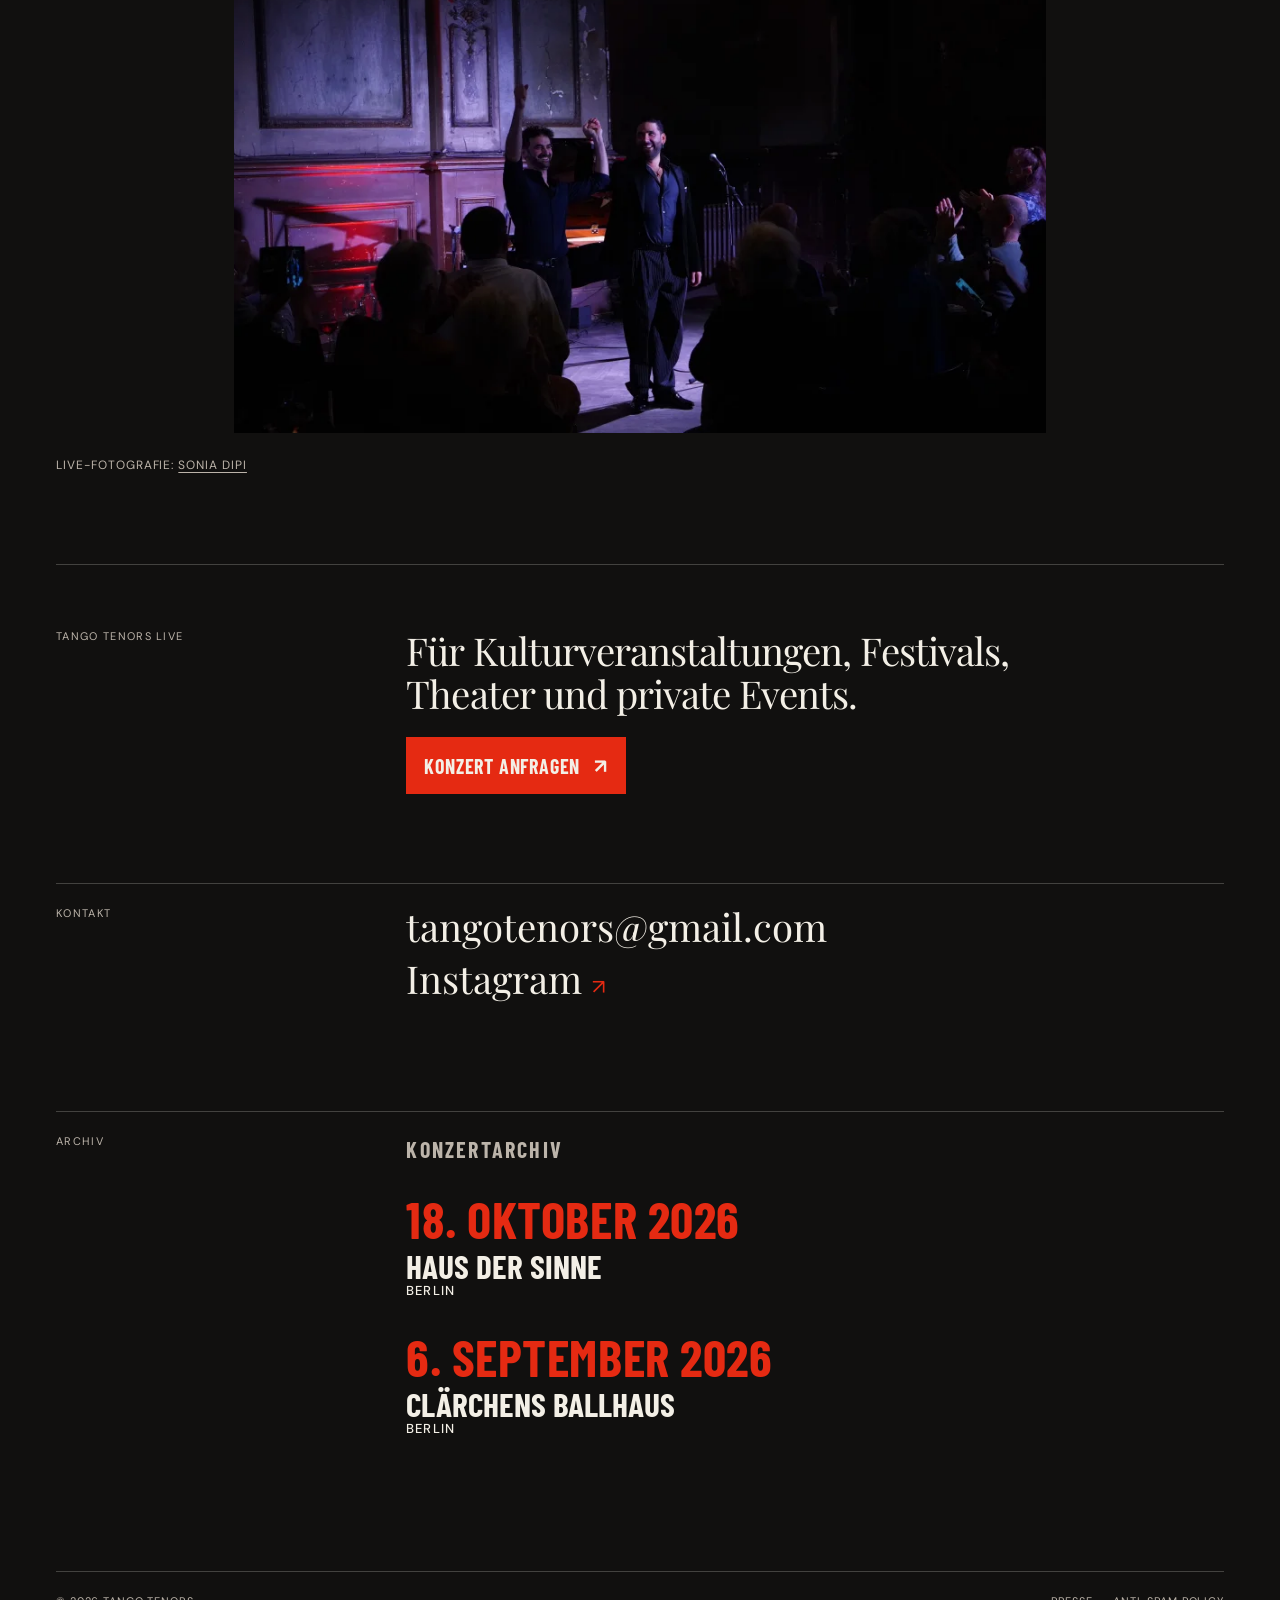
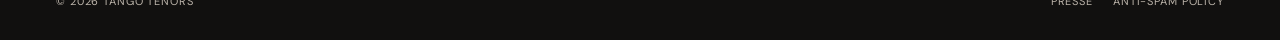
==== commit ce44d2ff: "Restructure Tango Tenors concert navigation" ====
--- a/index.html
+++ b/index.html
@@ -23,7 +23,7 @@
     <link rel="preconnect" href="https://fonts.googleapis.com" />
     <link rel="preconnect" href="https://fonts.gstatic.com" crossorigin />
     <link href="https://fonts.googleapis.com/css2?family=Barlow+Condensed:wght@600;700;800&family=DM+Sans:wght@400;500&family=Playfair+Display:wght@500;600&display=swap" rel="stylesheet" />
-    <link rel="stylesheet" href="/styles.css?v=7" />
+    <link rel="stylesheet" href="/styles.css?v=10" />
     <script defer src="https://cloud.umami.is/script.js" data-website-id="e11b9734-0ce4-437f-9506-48ca1f1b64d3"></script>
     <script defer src="/assets/analytics.js?v=1"></script>
 
@@ -33,10 +33,11 @@
       <a class="wordmark" href="/" aria-label="Tango Tenors Startseite"><img src="/assets/tango-tenors-logo-transparent.png?v=2" alt="Tango Tenors" /></a>
       <button class="menu-toggle" type="button" aria-expanded="false" aria-controls="primary-navigation" aria-label="Menü öffnen"><span></span><span></span></button>
       <nav id="primary-navigation" aria-label="Hauptnavigation">
+        <a href="#live-erleben">Live erleben</a>
         <a href="#concert">Konzerte</a>
-        <a href="#live-erleben">Live erleben</a>
         <a href="#about">Über uns</a>
         <a href="#booking">Booking</a>
+        <a href="#archive">Archiv</a>
         <div class="language-switch" aria-label="Sprache"><a href="/" lang="de" aria-current="page">DE</a><span aria-hidden="true">|</span><a href="/en/" lang="en">EN</a></div>
       </nav>
     </header>
@@ -52,23 +53,6 @@
         <div class="hero-foot">
           <p>Zwei Tenöre. Argentinischer Tango und italienische Lieder. Ein Konzert zwischen Buenos Aires, Neapel und Berlin.</p>
         </div>
-        <div class="hero-concert-cta" id="upcoming-concert-cta" hidden>
-          <p class="hero-concert-date"></p>
-          <p class="hero-concert-place"></p>
-          <p class="hero-concert-invitation" hidden></p>
-          <p class="hero-concert-description" hidden></p>
-          <p class="hero-concert-price" hidden></p>
-          <a class="hero-concert-map" hidden></a>
-          <a class="ticket-link ticket-link-hero"></a>
-        </div>
-      </section>
-      <section class="portrait shell" aria-label="Rolando Guy und Gastón Efficace am Klavier">
-        <div class="portrait-intro">
-          <p class="eyebrow">Buenos Aires · Neapel · Berlin</p>
-          <p class="portrait-lead">Ein Abend mit Tango, Liedern und zwei Stimmen zwischen den Kontinenten.</p>
-          <p class="portrait-caption">EIN KLAVIER<br />ZWEI TENÖRE<br />LEIDENSCHAFT PUR</p>
-        </div>
-        <figure class="portrait-frame"><img src="/assets/tango-tenors-duo-clean.jpg" width="1122" height="1402" alt="Rolando Guy und Gastón Efficace gemeinsam vor einem Klavier" /></figure>
       </section>
 
       <section class="video-section shell section-grid" id="live-erleben" aria-labelledby="video-title">
@@ -78,12 +62,27 @@
         </div>
       </section>
 
-      <section class="booking-cta shell section-grid" id="booking" aria-labelledby="booking-title">
-        <p class="eyebrow" id="booking-title">TANGO TENORS LIVE</p>
+      <section class="concert shell section-grid" id="concert" aria-labelledby="concert-title">
+        <p class="eyebrow" id="concert-title">KONZERTE</p>
+        <div><div class="concert-list" id="upcoming-concert-list"></div></div>
+      </section>
+
+      <section class="about shell section-grid" id="about" aria-labelledby="about-title">
+        <p class="eyebrow" id="about-title">ÜBER UNS</p>
         <div>
-          <p class="booking-statement">Für Konzerte, Festivals und besondere Veranstaltungen.</p>
-          <a class="ticket-link booking-link" href="#contact">KONZERT ANFRAGEN <span aria-hidden="true">↗</span></a>
+          <p class="statement">Tango Tenors vereint argentinischen Tango, italienische Lieder und zwei Tenorstimmen zu einem Konzert zwischen Buenos Aires, Neapel und Berlin.</p>
+          <p class="context">Von Buenos Aires über Neapel bis Berlin begegnen Tango, italienische Melodien und die Gegenwart in einer gemeinsamen musikalischen Reise.</p>
+          <p class="names">Rolando Guy · Tenor<br />Gastón Efficace · Tenor &amp; Klavier</p>
         </div>
+      </section>
+
+      <section class="portrait shell" aria-label="Rolando Guy und Gastón Efficace am Klavier">
+        <div class="portrait-intro">
+          <p class="eyebrow">Buenos Aires · Neapel · Berlin</p>
+          <p class="portrait-lead">Ein Abend mit Tango, Liedern und zwei Stimmen zwischen den Kontinenten.</p>
+          <p class="portrait-caption">EIN KLAVIER<br />ZWEI TENÖRE<br />LEIDENSCHAFT PUR</p>
+        </div>
+        <figure class="portrait-frame"><img src="/assets/tango-tenors-duo-clean.jpg" width="1122" height="1402" alt="Rolando Guy und Gastón Efficace gemeinsam vor einem Klavier" /></figure>
       </section>
 
       <section class="live-section shell" aria-labelledby="live-title">
@@ -103,15 +102,6 @@
         </div>
       </section>
 
-      <section class="about shell section-grid" id="about" aria-labelledby="about-title">
-        <p class="eyebrow" id="about-title">ÜBER UNS</p>
-        <div>
-          <p class="statement">Tango Tenors vereint argentinischen Tango, italienische Lieder und zwei Tenorstimmen zu einem Konzert zwischen Buenos Aires, Neapel und Berlin.</p>
-          <p class="context">Von Buenos Aires über Neapel bis Berlin begegnen Tango, italienische Melodien und die Gegenwart in einer gemeinsamen musikalischen Reise.</p>
-          <p class="names">Rolando Guy · Tenor<br />Gastón Efficace · Tenor &amp; Klavier</p>
-        </div>
-      </section>
-
       <section class="live-section shell" aria-labelledby="stage-title">
         <div class="section-grid live-header">
           <p class="eyebrow" id="stage-title">AUF DER BÜHNE</p>
@@ -124,11 +114,6 @@
             <img src="/assets/live/DSC03287-1800.webp" srcset="/assets/live/DSC03287-900.webp 900w, /assets/live/DSC03287-1800.webp 1800w" sizes="(max-width: 600px) calc(100vw - 36px), 38vw" width="3376" height="6000" loading="lazy" decoding="async" alt="Gastón Efficace spielt Klavier und singt" />
           </figure>
         </div>
-      </section>
-
-      <section class="concert shell section-grid" id="concert" aria-labelledby="concert-title">
-        <p class="eyebrow" id="concert-title">KONZERTE</p>
-        <div><div class="concert-list" id="upcoming-concert-list"></div><div class="concert-list" id="concert-list"></div></div>
       </section>
 
       <section class="live-section shell" aria-labelledby="closing-title">
@@ -149,6 +134,14 @@
         <p class="photo-credit">Live-Fotografie: <a href="https://soniadipi.myportfolio.com/work" target="_blank" rel="noopener noreferrer">Sonia Dipi</a></p>
       </section>
 
+      <section class="booking-cta shell section-grid" id="booking" aria-labelledby="booking-title">
+        <p class="eyebrow" id="booking-title">TANGO TENORS LIVE</p>
+        <div>
+          <p class="booking-statement">Für Kulturveranstaltungen, Festivals, Theater und private Events.</p>
+          <a class="ticket-link booking-link" href="mailto:tangotenors@gmail.com">KONZERT ANFRAGEN <span aria-hidden="true">↗</span></a>
+        </div>
+      </section>
+
       <section class="contact shell section-grid" id="contact" aria-labelledby="contact-title">
         <p class="eyebrow" id="contact-title">KONTAKT</p>
         <div class="contact-links">
@@ -156,10 +149,15 @@
           <a href="https://instagram.com/tangotenors" target="_blank" rel="noreferrer">Instagram <span aria-hidden="true">↗</span></a>
         </div>
       </section>
+
+      <section class="concert archive shell section-grid" id="archive" aria-labelledby="archive-title">
+        <p class="eyebrow" id="archive-title">ARCHIV</p>
+        <div><div class="concert-list" id="concert-list"></div></div>
+      </section>
     </main>
     <script src="/assets/events.js?v=4"></script>
     <script src="/assets/concert-calendar.js?v=1"></script>
-    <script src="/assets/site.js?v=5" defer></script>
+    <script src="/assets/site.js?v=26" defer></script>
 
     <footer class="site-footer shell home-footer"><p>© 2026 Tango Tenors</p><div><a href="/press/">Presse</a><a href="/anti-spam/">Anti-Spam Policy</a></div></footer>
   </body>
--- a/styles.css
+++ b/styles.css
@@ -2,7 +2,6 @@
 * { box-sizing:border-box; }
 html { scroll-behavior:smooth; }
 html { scroll-padding-top:88px; }
-section[id] { scroll-margin-top:88px; }
 body { margin:0; background:var(--paper); color:var(--ink); font-family:"DM Sans", sans-serif; font-size:15px; line-height:1.45; }
 a { color:inherit; text-decoration:none; }
 a:hover { color:var(--accent); }
@@ -32,29 +31,35 @@
 .portrait-frame { width:100%; max-width:900px; margin:0; justify-self:end; }
 .portrait-frame img { display:block; width:100%; height:auto; margin:0; object-fit:contain; object-position:center; }
 .portrait-caption { position:static; margin:0; color:var(--accent); font-family:"Barlow Condensed", Impact, sans-serif; font-size:clamp(30px, 3.4vw, 46px); font-weight:700; line-height:.94; letter-spacing:.02em; }
-.video-section { grid-template-columns:minmax(160px, .7fr) minmax(0, 1.7fr); gap:clamp(24px, 4vw, 56px); align-items:start; padding-block:clamp(24px, 3vw, 40px) clamp(48px, 6vw, 76px); }
+.video-section { grid-template-columns:minmax(160px, .7fr) minmax(0, 1.7fr); gap:clamp(24px, 4vw, 56px); align-items:start; padding-block:clamp(24px, 3vw, 40px) clamp(40px, 5vw, 60px); }
 .video-frame { width:min(100%, 880px); aspect-ratio:16 / 9; }
 .video-frame iframe { display:block; width:100%; height:100%; border:0; }
-.live-section { padding-bottom:clamp(120px, 10vw, 156px); }
-.live-header { margin-bottom:clamp(30px, 5vw, 64px); }
+.live-section { padding-bottom:clamp(76px, 7vw, 104px); }
+.live-header { margin-bottom:clamp(24px, 4vw, 48px); }
 .live-section figure { margin:0; }
 .live-section img { display:block; width:100%; height:auto; }
-.live-section .live-feature { width:min(88%, 1040px); margin:0 auto 100px; }
+.live-section .live-feature { width:min(88%, 1040px); margin:0 auto clamp(44px, 6vw, 72px); }
 .live-grid { display:grid; gap:24px; }
 .live-grid-pair, .live-grid-stage, .live-grid-closing { width:min(100%, 1040px); margin-left:auto; margin-right:auto; }
 .live-grid-pair { width:min(76%, 820px); grid-template-columns:repeat(2, minmax(0, 1fr)); gap:40px; margin-left:auto; margin-right:auto; }
-.live-grid-stage { width:min(88%, 1040px); grid-template-columns:1.45fr 1fr; gap:64px; align-items:center; }
+.live-grid-stage { width:min(88%, 1040px); grid-template-columns:1.45fr 1fr; gap:clamp(32px, 4vw, 52px); align-items:center; }
 .live-grid-closing { display:block; }
 .live-grid-closing figure:first-child { width:72%; margin:0 auto; }
-.live-grid-closing figure:nth-child(2) { width:56%; margin:88px auto 0; }
-.live-grid-closing figure:last-child { width:78%; margin:104px auto 0; }
+.live-grid-closing figure:nth-child(2) { width:56%; margin:clamp(40px, 5vw, 60px) auto 0; }
+.live-grid-closing figure:last-child { width:78%; margin:clamp(48px, 6vw, 72px) auto 0; }
 .photo-credit { margin:24px 0 0; font-size:12px; letter-spacing:.08em; text-transform:uppercase; color:var(--muted); }
 .photo-credit a { color:inherit; text-decoration:underline; text-underline-offset:3px; }
 .section-grid { display:grid; grid-template-columns:1fr 2fr; gap:24px; border-top:1px solid var(--line); padding-top:22px; }
-.about { padding-bottom:clamp(130px, 17vw, 250px); }
+.about { padding-bottom:clamp(72px, 8vw, 112px); }
 .statement { max-width:650px; margin:0; font-family:"Playfair Display", Georgia, serif; font-size:clamp(26px, 3.2vw, 44px); line-height:1.1; letter-spacing:-.035em; }
 .names { color:var(--muted); margin:48px 0 0; }
-.concert { padding-bottom:clamp(100px, 13vw, 180px); }
+.concert { padding-bottom:clamp(64px, 7vw, 96px); }
+.archive { padding-bottom:clamp(44px, 5vw, 68px); }
+.archive .concert-list { max-width:620px; }
+.archive .archive-entry + .archive-entry { margin-top:34px; }
+.archive .archive-entry .concert-date { margin-bottom:8px; }
+.archive .archive-entry .venue { margin:0 !important; line-height:1; }
+.archive-city { margin:5px 0 0; color:var(--ink); font-family:"DM Sans",sans-serif; font-size:13px; font-weight:500; letter-spacing:.08em; line-height:1.3; }
 .concert-detail p { margin:0 0 5px; }
 .concert-list { max-width:620px; }
 .concert-list + .concert-list { margin-top:76px; }
@@ -83,7 +88,7 @@
 .home-footer > div { display:flex; flex-wrap:wrap; gap:20px; }
 @media (min-width:601px) {
   .shell { width:min(calc(100% - 112px), 1280px); }
-  .portrait { grid-template-columns:minmax(0, 32fr) minmax(0, 68fr); gap:clamp(24px, 2.2vw, 32px); padding-block:clamp(32px, 3vw, 44px) clamp(64px, 7vw, 100px); }
+  .portrait { grid-template-columns:minmax(0, 32fr) minmax(0, 68fr); gap:clamp(24px, 2.2vw, 32px); padding-block:clamp(24px, 3vw, 40px) clamp(44px, 5vw, 68px); }
   .portrait-intro { align-self:start; margin-top:clamp(100px, 15vw, 190px); padding-right:clamp(12px, 2vw, 32px); }
   .portrait-lead { margin:0; max-width:250px; color:var(--muted); font-family:"Playfair Display", Georgia, serif; font-size:clamp(22px, 2vw, 30px); line-height:1.08; letter-spacing:-.025em; }
   .portrait-intro .text-link { font-size:14px; border-bottom-width:2px; }
@@ -107,10 +112,9 @@
   .ticket-link { margin-top:22px; }
   .contact { padding-bottom:112px; }
 }
-@media (max-width:600px) { .shell { width:min(100% - 36px, 1240px); } .site-header { padding-top:16px; } nav { gap:16px; } .hero { min-height:auto; padding-top:16px; padding-bottom:38px; } .project-intro { grid-template-columns:1fr; gap:10px; margin-bottom:14px; font-size:15px; line-height:1.35; } .intro-names { font-size:clamp(18px, 5vw, 20px); line-height:1.45; } .intro-label { display:inline; margin:0 7px 0 0; color:var(--accent); font-family:"Barlow Condensed", Impact, sans-serif; font-weight:700; letter-spacing:.12em; } .intro-en { display:none; } .hero-title { margin-top:24px; width:max-content; max-width:100%; align-self:flex-start; font-size:clamp(82px, 20vw, 112px); } .hero-foot { margin-top:48px; flex-direction:column; align-items:flex-start; gap:14px; } .hero-concert-cta { align-items:stretch; flex-direction:column; gap:8px; margin-top:18px; padding-top:12px; } .hero-concert-cta p { font-size:18px; line-height:1.2; } .ticket-link-hero { width:100%; min-height:52px; } .hero-foot p { max-width:290px; } .portrait { display:flex; flex-direction:column; gap:0; padding:16px 0 48px; } .portrait-intro { display:flex; flex-direction:column; align-items:flex-start; gap:18px; margin-top:24px; order:2; } .portrait-lead { margin:0; max-width:270px; color:var(--muted); font-family:"Playfair Display", Georgia, serif; font-size:27px; line-height:1.08; } .portrait-frame { width:100%; max-width:none; order:1; } .portrait-frame img { width:100%; height:auto; max-height:none; margin-inline:0; } .portrait-caption { position:static; margin-top:2px; font-size:clamp(29px, 8vw, 34px); order:3; } .video-section { grid-template-columns:1fr; gap:20px; padding-block:40px 48px; } .section-grid { grid-template-columns:1fr; gap:30px; } .live-section { padding-bottom:110px; } .live-header { margin-bottom:30px; } .live-feature, .live-grid-pair, .live-grid-stage, .live-grid-stage figure:first-child, .live-grid-stage figure:last-child, .live-grid-closing figure:first-child, .live-grid-closing figure:nth-child(2), .live-grid-closing figure:last-child { width:100%; margin-left:0; margin-right:0; } .live-section .live-feature { width:100%; margin-bottom:28px; } .live-grid, .live-grid-pair { display:grid; grid-template-columns:1fr; gap:28px; } .live-grid-stage, .live-grid-closing { display:block; } .live-grid-stage figure:last-child, .live-grid-closing figure:nth-child(2), .live-grid-closing figure:last-child { margin-top:28px; } .photo-credit { margin-top:20px; } .about { padding-bottom:120px; } .statement { font-size:31px; } .names { margin-top:36px; } .concert { padding-bottom:110px; } .concert-list { max-width:none; } .ticket-link { margin-top:24px; } .contact { padding-bottom:100px; } .contact-links { font-size:30px; } }
+@media (max-width:600px) { .shell { width:min(100% - 36px, 1240px); } .site-header { padding-top:16px; } nav { gap:16px; } .hero { min-height:auto; padding-top:16px; padding-bottom:34px; } .project-intro { grid-template-columns:1fr; gap:10px; margin-bottom:14px; font-size:15px; line-height:1.35; } .intro-names { font-size:clamp(18px, 5vw, 20px); line-height:1.45; } .intro-label { display:inline; margin:0 7px 0 0; color:var(--accent); font-family:"Barlow Condensed", Impact, sans-serif; font-weight:700; letter-spacing:.12em; } .intro-en { display:none; } .hero-title { margin-top:24px; width:max-content; max-width:100%; align-self:flex-start; font-size:clamp(82px, 20vw, 112px); } .hero-foot { margin-top:42px; flex-direction:column; align-items:flex-start; gap:14px; } .hero-concert-cta { align-items:stretch; flex-direction:column; gap:8px; margin-top:18px; padding-top:12px; } .hero-concert-cta p { font-size:18px; line-height:1.2; } .ticket-link-hero { width:100%; min-height:52px; } .hero-foot p { max-width:290px; } .portrait { display:flex; flex-direction:column; gap:0; padding:16px 0 48px; } .portrait-intro { display:flex; flex-direction:column; align-items:flex-start; gap:18px; margin-top:24px; order:2; } .portrait-lead { margin:0; max-width:270px; color:var(--muted); font-family:"Playfair Display", Georgia, serif; font-size:27px; line-height:1.08; } .portrait-frame { width:100%; max-width:none; order:1; } .portrait-frame img { width:100%; height:auto; max-height:none; margin-inline:0; } .portrait-caption { position:static; margin-top:2px; font-size:clamp(29px, 8vw, 34px); order:3; } .video-section { grid-template-columns:1fr; gap:20px; padding-block:32px 40px; } .section-grid { grid-template-columns:1fr; gap:24px; } .live-section { padding-bottom:68px; } .live-header { margin-bottom:24px; } .live-feature, .live-grid-pair, .live-grid-stage, .live-grid-stage figure:first-child, .live-grid-stage figure:last-child, .live-grid-closing figure:first-child, .live-grid-closing figure:nth-child(2), .live-grid-closing figure:last-child { width:100%; margin-left:0; margin-right:0; } .live-section .live-feature { width:100%; margin-bottom:32px; } .live-grid, .live-grid-pair { display:grid; grid-template-columns:1fr; gap:28px; } .live-grid-stage, .live-grid-closing { display:block; } .live-grid-stage figure:last-child, .live-grid-closing figure:nth-child(2), .live-grid-closing figure:last-child { margin-top:24px; } .photo-credit { margin-top:20px; } .about { padding-bottom:72px; } .statement { font-size:31px; } .names { margin-top:36px; } .concert { padding-bottom:64px; } .concert-list { max-width:none; } .archive { padding-bottom:42px; } .archive .archive-entry + .archive-entry { margin-top:28px; } .archive .archive-entry .concert-date { margin-bottom:7px; } .archive-city { margin-top:4px; font-size:12px; } .ticket-link { margin-top:24px; } .contact { padding-bottom:72px; } .contact-links { font-size:30px; } }
 @media (max-width:760px) {
   html { scroll-padding-top:76px; }
-  section[id] { scroll-margin-top:76px; }
   .site-header { min-height:68px; padding-block:10px; }
   .menu-toggle { display:flex; width:44px; height:44px; flex-direction:column; justify-content:center; align-items:center; gap:6px; border:1px solid var(--line); background:transparent; color:var(--ink); cursor:pointer; }
   .menu-toggle span { width:18px; height:1px; background:currentColor; transition:transform .22s ease; }
@@ -120,7 +124,6 @@
   .site-header.menu-open nav { max-height:360px; padding-block:10px 22px; opacity:1; }
   .site-header nav > a { padding:13px 0; border-bottom:1px solid var(--line); font-family:"Barlow Condensed", Impact, sans-serif; font-size:22px; letter-spacing:.08em; text-transform:uppercase; }
   .language-switch { align-self:flex-start; margin-top:12px; font-family:"DM Sans",sans-serif; font-size:13px; }
-  body.menu-is-open { overflow:hidden; }
 }
 @media (prefers-reduced-motion:reduce) { html { scroll-behavior:auto; } }
 @media (prefers-reduced-motion:reduce) { .menu-toggle span, .site-header nav { transition:none; } }
@@ -144,13 +147,11 @@
   .hero-concert-cta .ticket-link-hero { grid-column:1; grid-row:auto; justify-self:start; width:100%; max-width:320px; white-space:normal; }
 }
 @media (min-width:1100px) {
-  .hero { display:grid; grid-template-columns:minmax(0, 1.2fr) minmax(340px, .8fr); column-gap:clamp(32px, 4vw, 64px); }
+  .hero { display:grid; grid-template-columns:minmax(0, 1fr); column-gap:0; }
   .project-intro { grid-column:1 / -1; grid-row:1; width:100%; margin-bottom:20px; }
   .hero > .eyebrow { grid-column:1; grid-row:2; margin-top:10px; }
   .hero-title { grid-column:1; grid-row:3; margin-top:24px; }
   .hero-foot { grid-column:1; grid-row:4; margin-top:50px; }
-  .hero-concert-cta { grid-column:1 / -1; grid-row:3; grid-template-columns:minmax(0, 1fr); align-self:start; width:calc(100% - min(645px, 62.7%)); margin-top:24px; margin-left:min(645px, 62.7%); padding-top:16px; }
-  .hero-concert-cta .ticket-link-hero { grid-column:1; grid-row:auto; justify-self:start; width:auto; min-width:220px; }
 }
 @media (max-width:600px) { nav { gap:12px; } .language-switch { gap:5px; margin-left:0; } }
 @media (max-width:340px) {
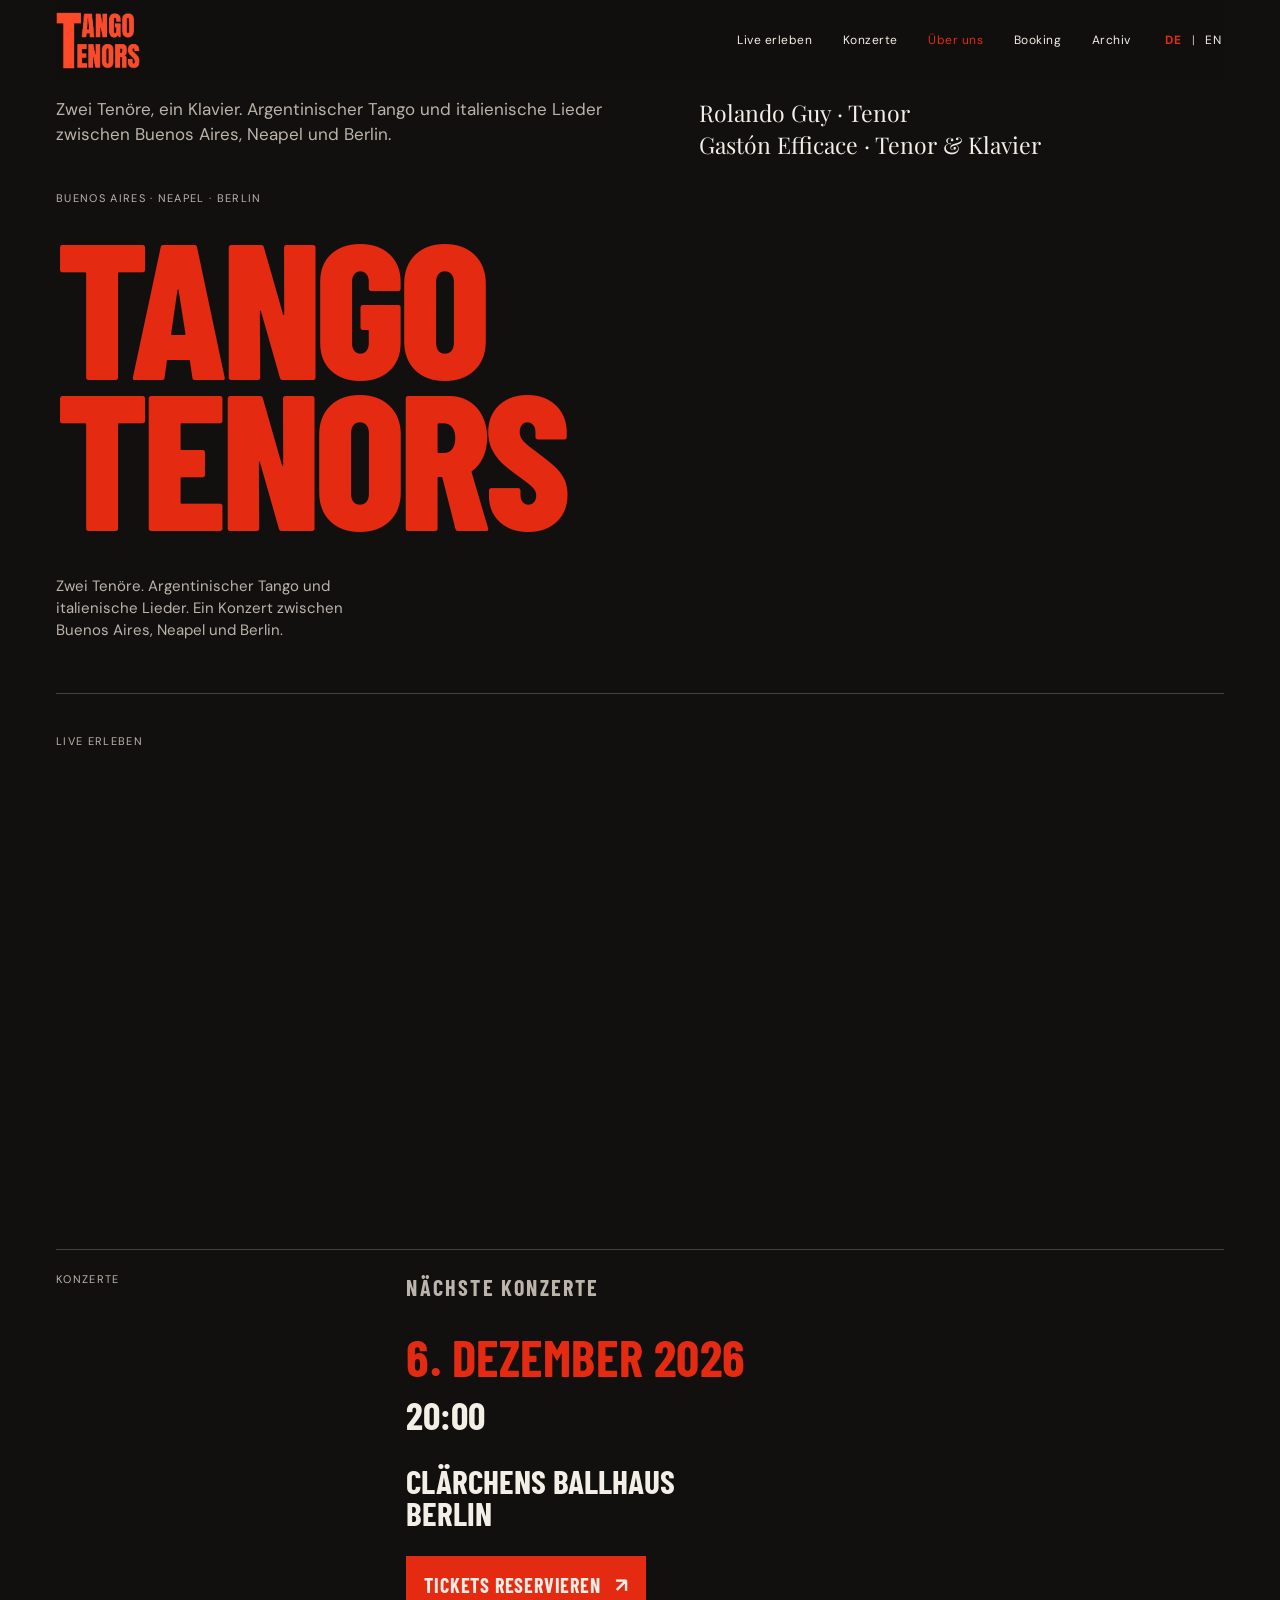
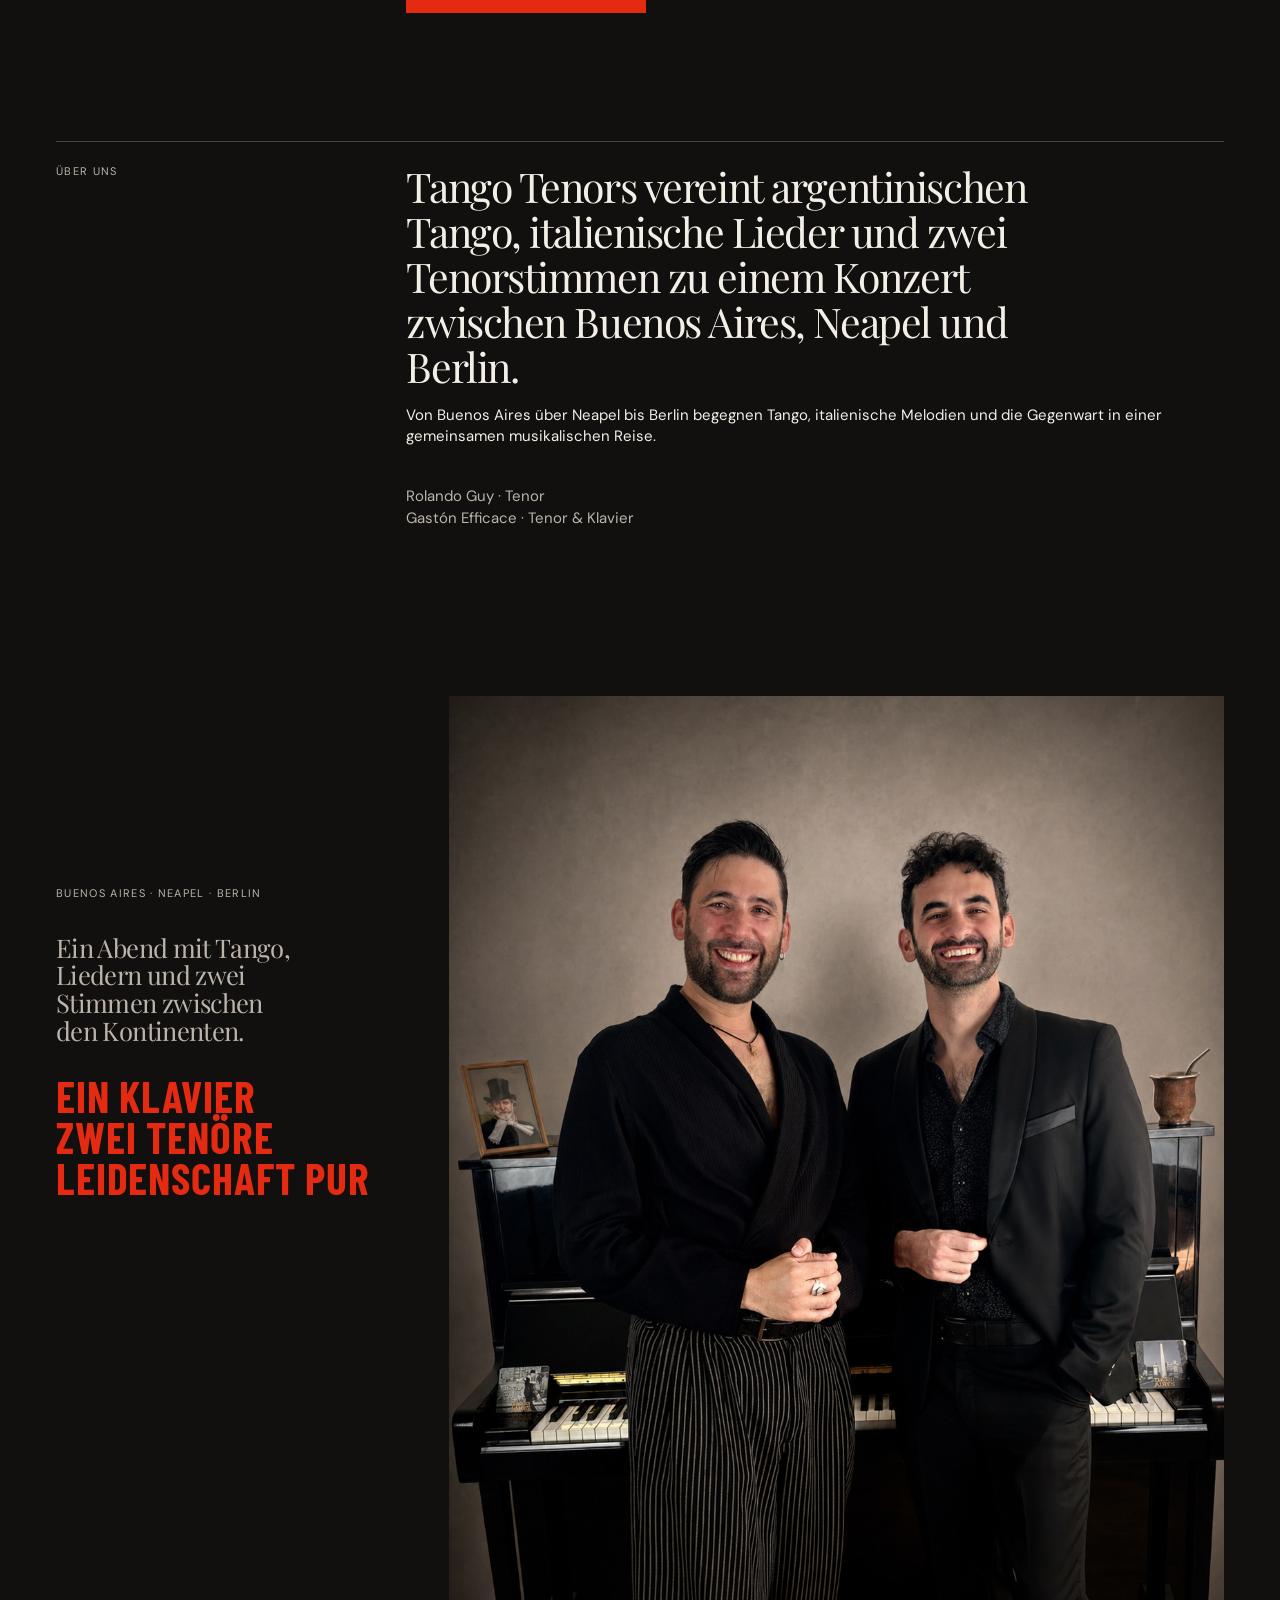
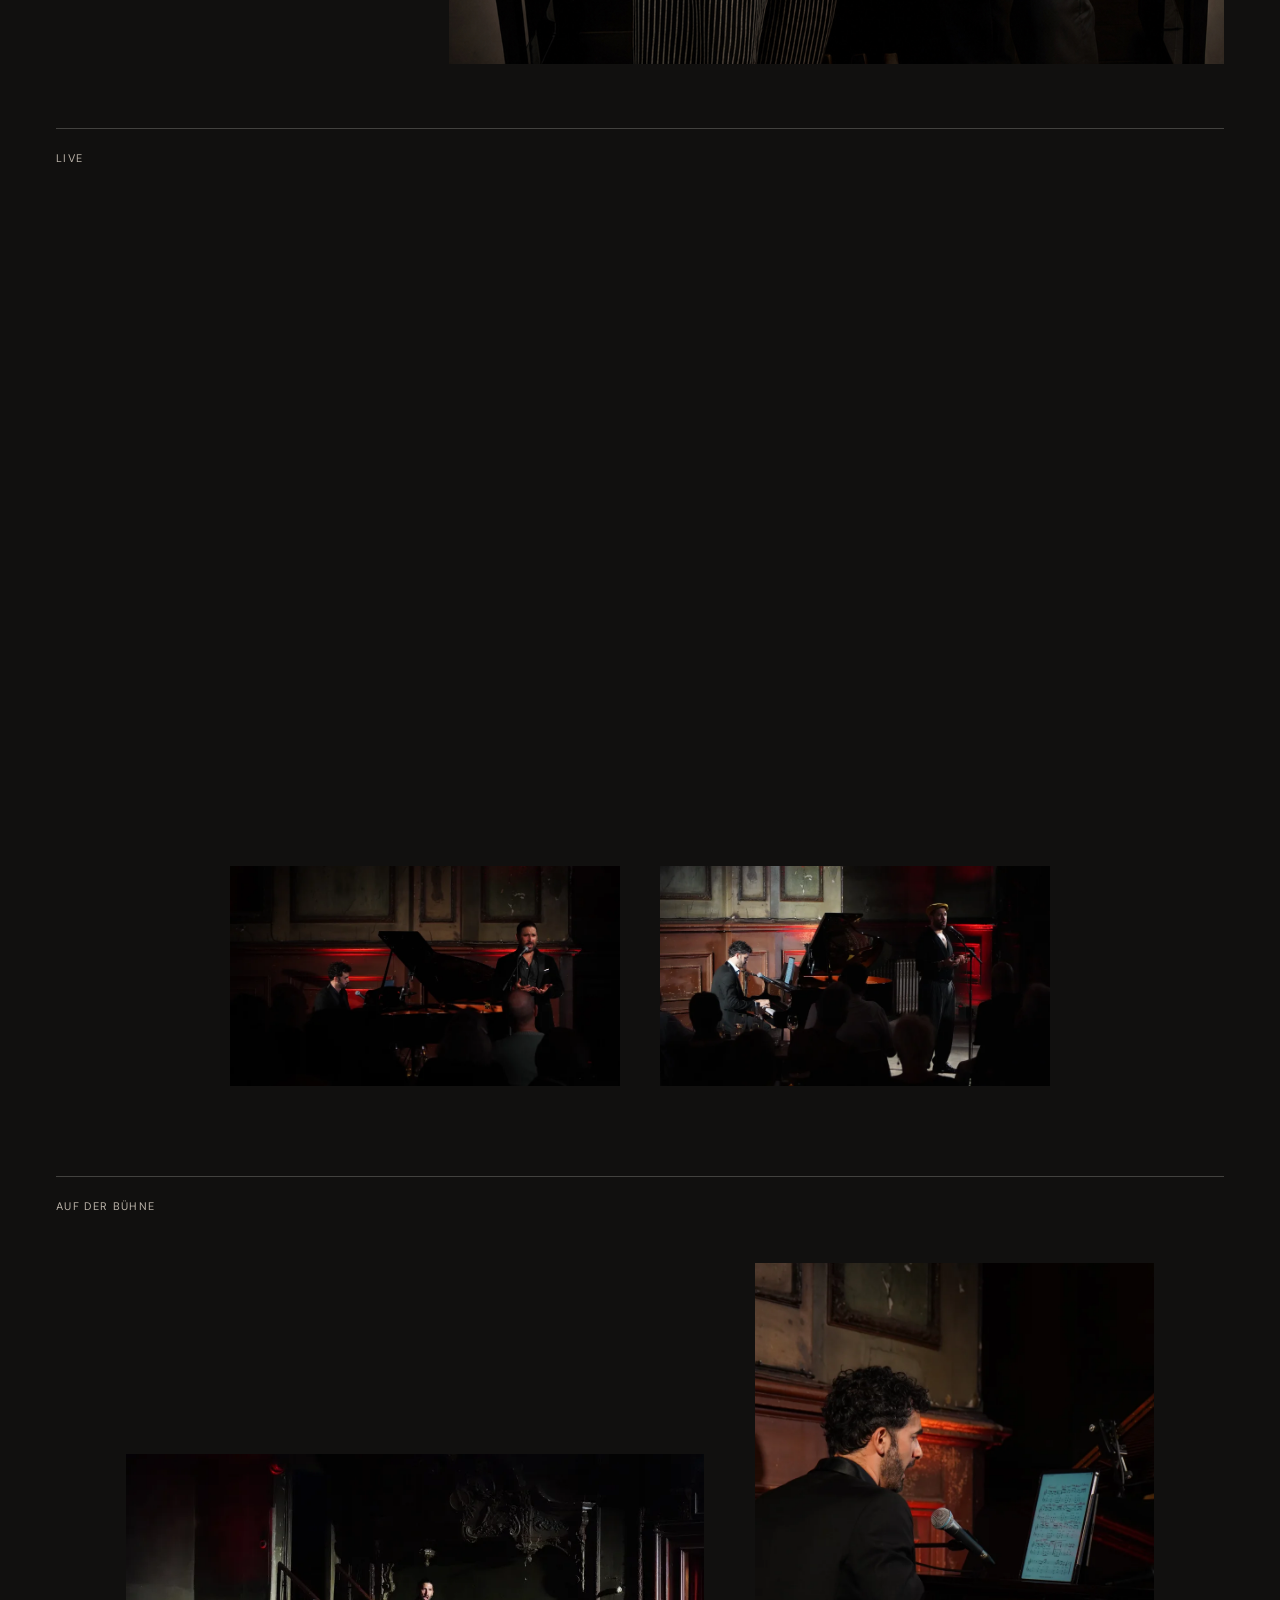
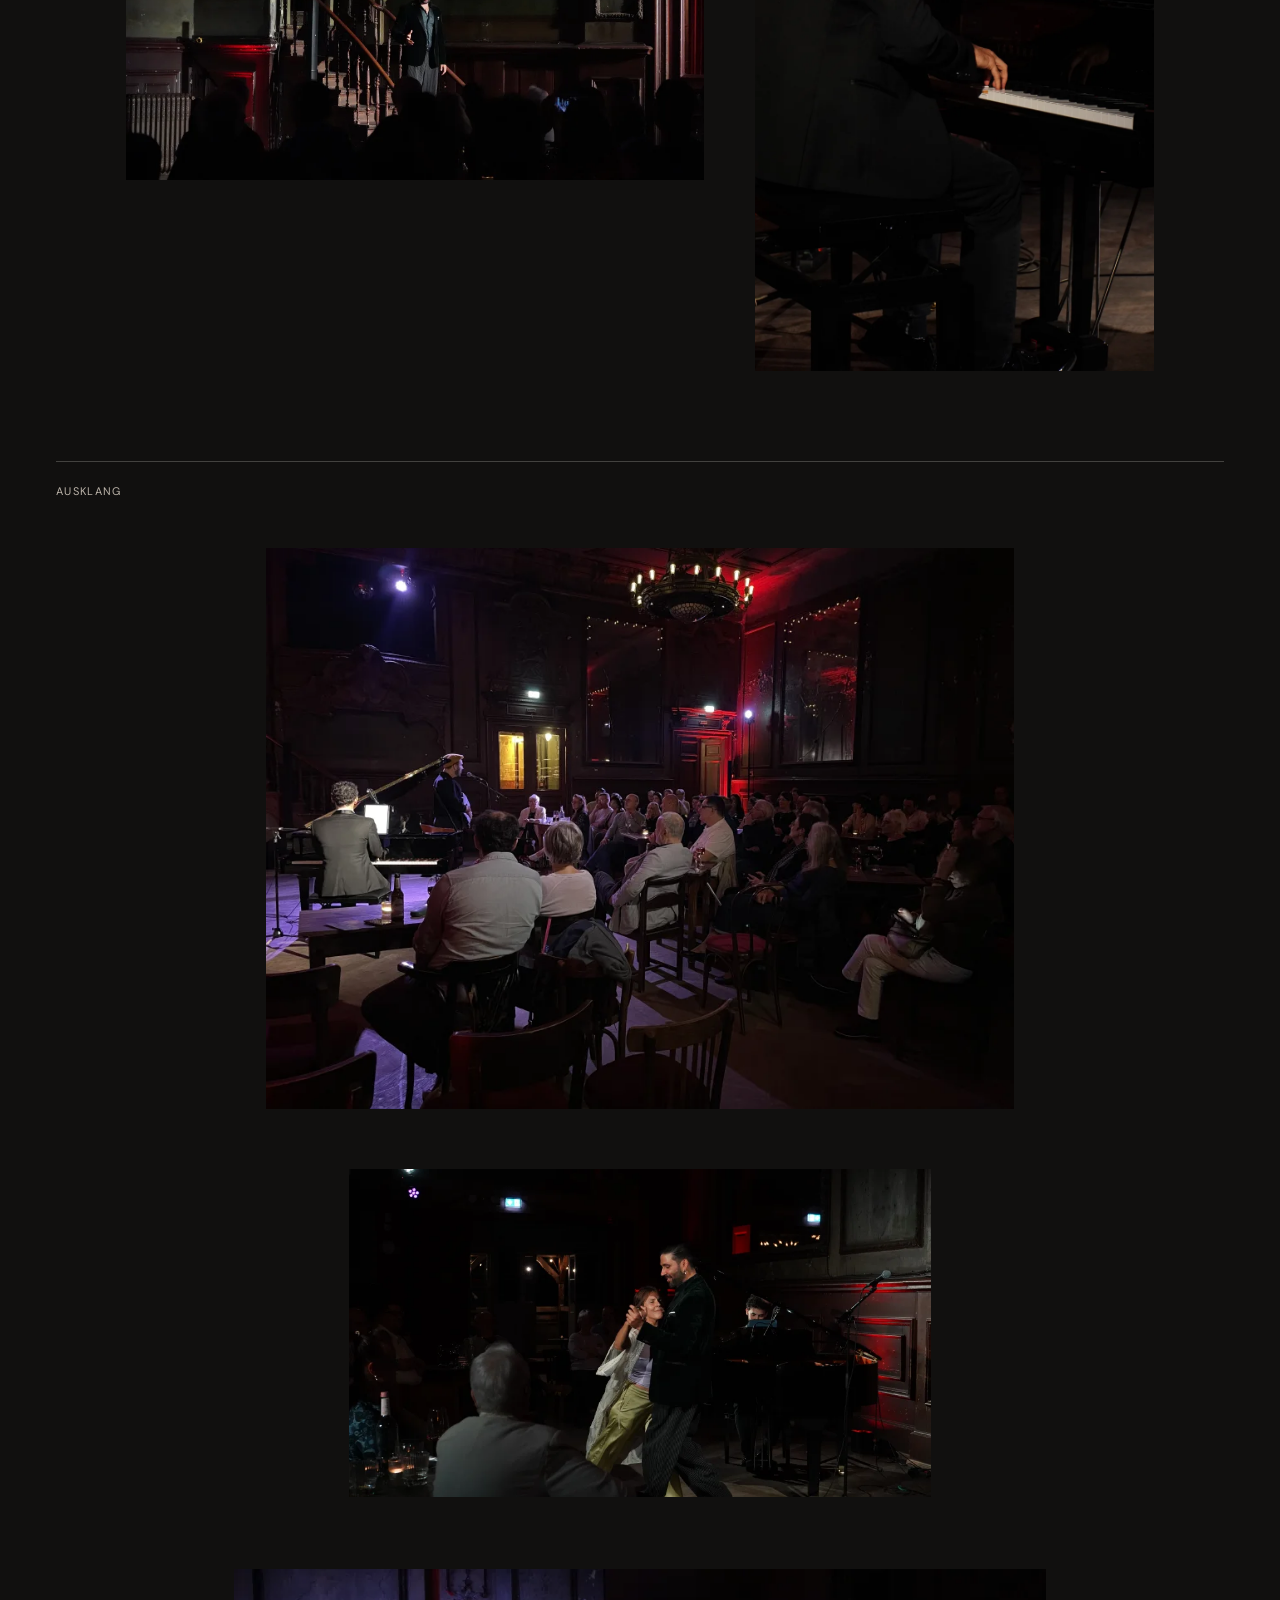
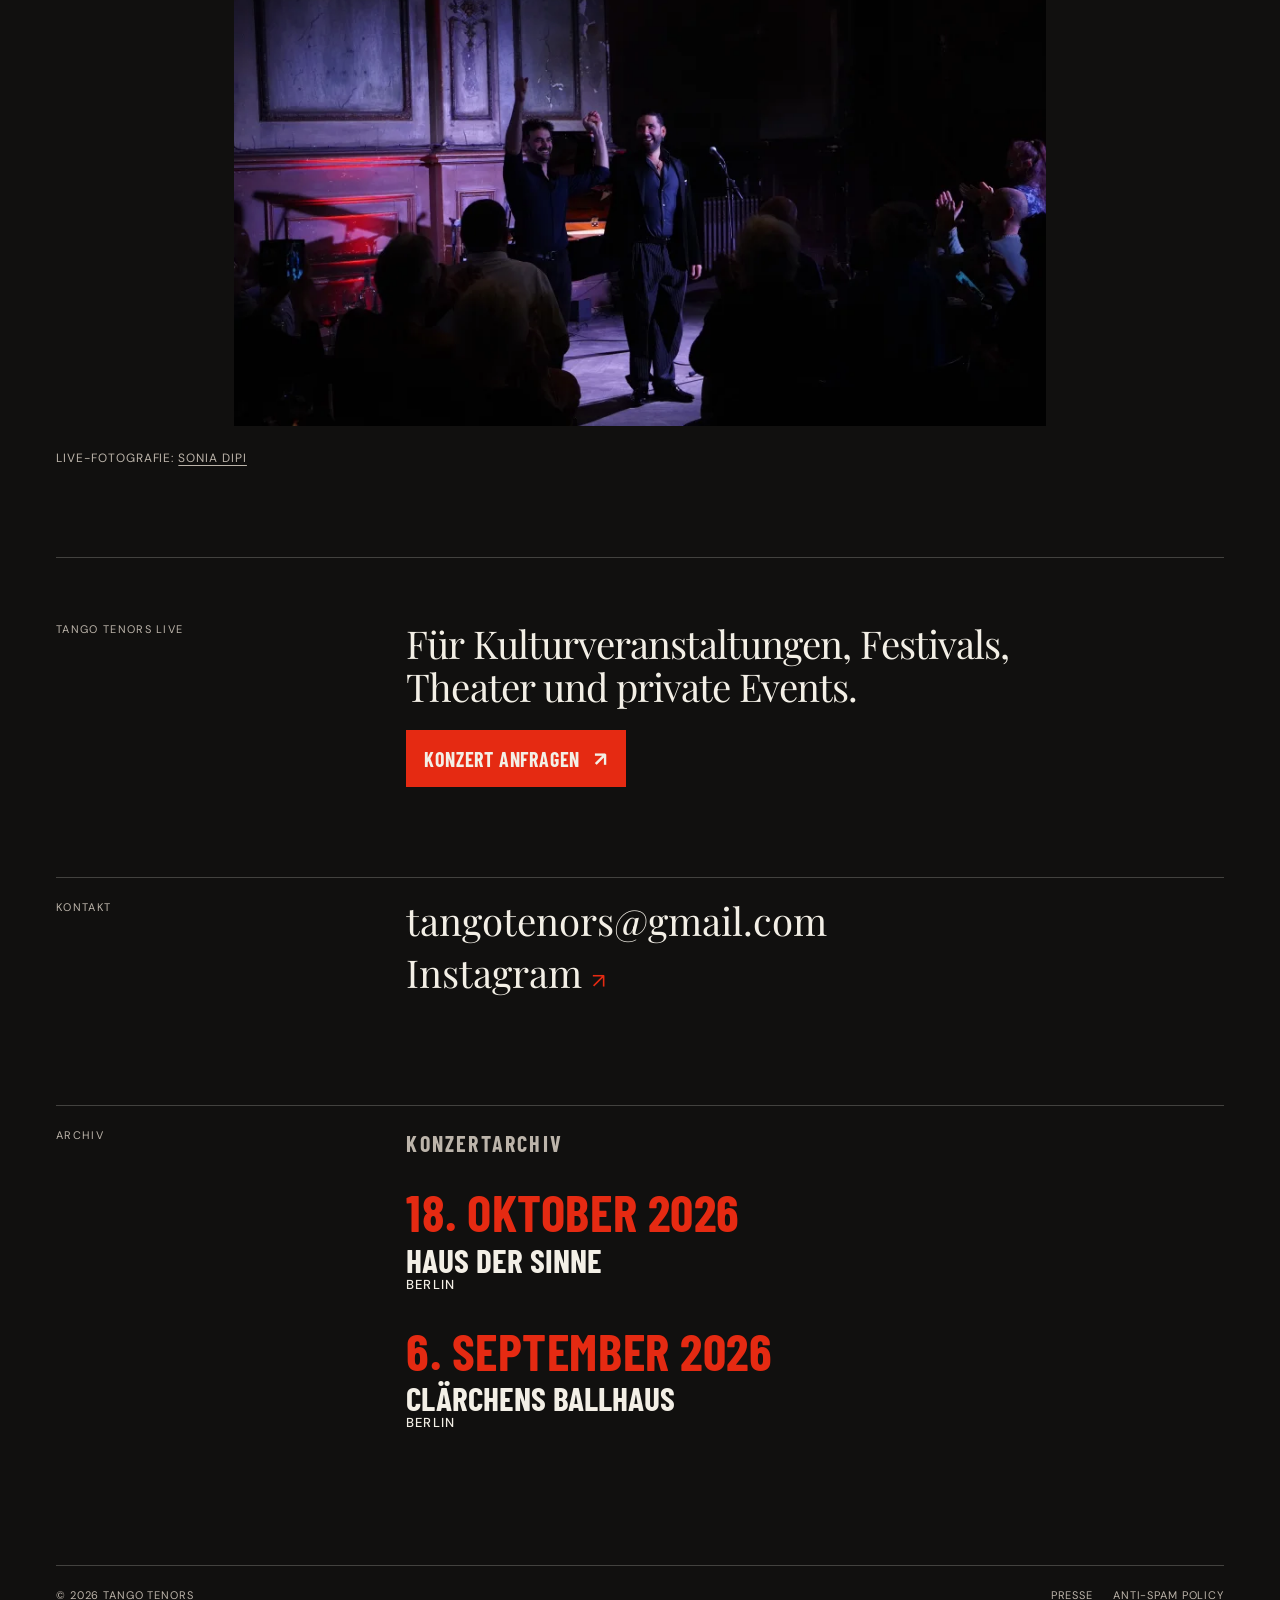
==== commit 6793999c: "Refine desktop hero name composition" ====
--- a/index.html
+++ b/index.html
@@ -23,7 +23,7 @@
     <link rel="preconnect" href="https://fonts.googleapis.com" />
     <link rel="preconnect" href="https://fonts.gstatic.com" crossorigin />
     <link href="https://fonts.googleapis.com/css2?family=Barlow+Condensed:wght@600;700;800&family=DM+Sans:wght@400;500&family=Playfair+Display:wght@500;600&display=swap" rel="stylesheet" />
-    <link rel="stylesheet" href="/styles.css?v=10" />
+    <link rel="stylesheet" href="/styles-v2.css?v=11" />
     <script defer src="https://cloud.umami.is/script.js" data-website-id="e11b9734-0ce4-437f-9506-48ca1f1b64d3"></script>
     <script defer src="/assets/analytics.js?v=1"></script>
 
@@ -155,9 +155,9 @@
         <div><div class="concert-list" id="concert-list"></div></div>
       </section>
     </main>
-    <script src="/assets/events.js?v=4"></script>
+    <script src="/assets/events-v2.js?v=4"></script>
     <script src="/assets/concert-calendar.js?v=1"></script>
-    <script src="/assets/site.js?v=26" defer></script>
+    <script src="/assets/site-v2.js?v=26" defer></script>
 
     <footer class="site-footer shell home-footer"><p>© 2026 Tango Tenors</p><div><a href="/press/">Presse</a><a href="/anti-spam/">Anti-Spam Policy</a></div></footer>
   </body>
--- a/styles-v2.css
+++ b/styles-v2.css
@@ -0,0 +1,188 @@
+:root { --paper:#11100f; --ink:#f3efe6; --light:#f3efe6; --muted:#bcb4aa; --accent:#e52a12; --line:rgba(243,239,230,.22); }
+* { box-sizing:border-box; }
+html { scroll-behavior:smooth; }
+html { scroll-padding-top:88px; }
+body { margin:0; background:var(--paper); color:var(--ink); font-family:"DM Sans", sans-serif; font-size:15px; line-height:1.45; }
+a { color:inherit; text-decoration:none; }
+a:hover { color:var(--accent); }
+:focus-visible { outline:2px solid var(--accent); outline-offset:5px; }
+.shell { width:min(100% - 48px, 1240px); margin-inline:auto; }
+.site-header { position:sticky; top:0; z-index:20; display:flex; justify-content:space-between; align-items:center; min-height:72px; padding-block:12px; font-size:12px; letter-spacing:.04em; background:rgba(17,16,15,.96); backdrop-filter:blur(12px); }
+.wordmark { display:block; width:84px; line-height:0; }
+.wordmark img { display:block; width:100%; height:auto; }
+nav { display:flex; align-items:center; gap:clamp(16px, 2.4vw, 34px); }
+nav a[aria-current="location"] { color:var(--accent); }
+.menu-toggle { display:none; }
+.hero { min-height:auto; padding:16px 0 clamp(72px, 10vw, 150px); display:flex; flex-direction:column; justify-content:flex-start; }
+.hero-title { display:flex; flex-direction:column; align-items:flex-start; gap:.035em; margin:clamp(30px, 5vw, 64px) 0 0; width:max-content; max-width:100%; align-self:flex-start; color:var(--accent); font-family:"Barlow Condensed", Impact, sans-serif; font-size:clamp(112px, 18vw, 236px); font-weight:800; line-height:.75; letter-spacing:-.035em; }
+.hero-title span { display:block; white-space:nowrap; padding-right:.08em; }
+.eyebrow { margin:0; color:var(--muted); font-size:11px; letter-spacing:.12em; text-transform:uppercase; }
+.wordmark-large { margin:clamp(42px, 8vw, 94px) 0 0; width:min(78vw, 930px); line-height:0; }
+.wordmark-large img { display:block; width:100%; height:auto; }
+.hero-foot { display:flex; justify-content:space-between; align-items:end; gap:24px; max-width:850px; margin-top:54px; }
+.hero-foot p { max-width:300px; margin:0; color:var(--muted); }
+.hero-concert-cta[hidden] { display:none; }
+.hero-concert-cta { display:flex; flex-wrap:wrap; align-items:center; gap:12px 28px; margin-top:32px; padding-top:18px; border-top:1px solid var(--line); }
+.hero-concert-cta p { margin:0; color:var(--muted); font-family:"Barlow Condensed", Impact, sans-serif; font-size:clamp(18px, 2vw, 23px); font-weight:700; letter-spacing:.06em; }
+.text-link { display:inline-flex; gap:10px; align-items:center; border-bottom:1px solid currentColor; padding-bottom:5px; font-size:13px; }
+.text-link span { color:var(--accent); }
+.portrait { position:relative; display:grid; grid-template-columns:minmax(0, 32fr) minmax(0, 68fr); align-items:center; gap:clamp(24px, 2.2vw, 32px); padding-block:clamp(32px, 3vw, 44px) clamp(64px, 7vw, 100px); }
+.portrait-intro { display:flex; flex-direction:column; align-items:flex-start; gap:clamp(20px, 3vw, 32px); }
+.portrait-frame { width:100%; max-width:900px; margin:0; justify-self:end; }
+.portrait-frame img { display:block; width:100%; height:auto; margin:0; object-fit:contain; object-position:center; }
+.portrait-caption { position:static; margin:0; color:var(--accent); font-family:"Barlow Condensed", Impact, sans-serif; font-size:clamp(30px, 3.4vw, 46px); font-weight:700; line-height:.94; letter-spacing:.02em; }
+.video-section { grid-template-columns:minmax(160px, .7fr) minmax(0, 1.7fr); gap:clamp(24px, 4vw, 56px); align-items:start; padding-block:clamp(24px, 3vw, 40px) clamp(40px, 5vw, 60px); }
+.video-frame { width:min(100%, 880px); aspect-ratio:16 / 9; }
+.video-frame iframe { display:block; width:100%; height:100%; border:0; }
+.live-section { padding-bottom:clamp(76px, 7vw, 104px); }
+.live-header { margin-bottom:clamp(24px, 4vw, 48px); }
+.live-section figure { margin:0; }
+.live-section img { display:block; width:100%; height:auto; }
+.live-section .live-feature { width:min(88%, 1040px); margin:0 auto clamp(44px, 6vw, 72px); }
+.live-grid { display:grid; gap:24px; }
+.live-grid-pair, .live-grid-stage, .live-grid-closing { width:min(100%, 1040px); margin-left:auto; margin-right:auto; }
+.live-grid-pair { width:min(76%, 820px); grid-template-columns:repeat(2, minmax(0, 1fr)); gap:40px; margin-left:auto; margin-right:auto; }
+.live-grid-stage { width:min(88%, 1040px); grid-template-columns:1.45fr 1fr; gap:clamp(32px, 4vw, 52px); align-items:center; }
+.live-grid-closing { display:block; }
+.live-grid-closing figure:first-child { width:72%; margin:0 auto; }
+.live-grid-closing figure:nth-child(2) { width:56%; margin:clamp(40px, 5vw, 60px) auto 0; }
+.live-grid-closing figure:last-child { width:78%; margin:clamp(48px, 6vw, 72px) auto 0; }
+.photo-credit { margin:24px 0 0; font-size:12px; letter-spacing:.08em; text-transform:uppercase; color:var(--muted); }
+.photo-credit a { color:inherit; text-decoration:underline; text-underline-offset:3px; }
+.section-grid { display:grid; grid-template-columns:1fr 2fr; gap:24px; border-top:1px solid var(--line); padding-top:22px; }
+.about { padding-bottom:clamp(72px, 8vw, 112px); }
+.statement { max-width:650px; margin:0; font-family:"Playfair Display", Georgia, serif; font-size:clamp(26px, 3.2vw, 44px); line-height:1.1; letter-spacing:-.035em; }
+.names { color:var(--muted); margin:48px 0 0; }
+.concert { padding-bottom:clamp(64px, 7vw, 96px); }
+.archive { padding-bottom:clamp(44px, 5vw, 68px); }
+.archive .concert-list { max-width:620px; }
+.archive .archive-entry + .archive-entry { margin-top:34px; }
+.archive .archive-entry .concert-date { margin-bottom:8px; }
+.archive .archive-entry .venue { margin:0 !important; line-height:1; }
+.archive-city { margin:5px 0 0; color:var(--ink); font-family:"DM Sans",sans-serif; font-size:13px; font-weight:500; letter-spacing:.08em; line-height:1.3; }
+.concert-detail p { margin:0 0 5px; }
+.concert-list { max-width:620px; }
+.concert-list + .concert-list { margin-top:76px; }
+.concert-subtitle { margin:0 0 30px; color:var(--muted); font-family:"Barlow Condensed", Impact, sans-serif; font-size:22px; letter-spacing:.1em; }
+.historical-link { display:inline-block; margin-top:22px; color:var(--muted); font-size:11px; letter-spacing:.08em; text-decoration:underline; text-underline-offset:4px; }
+.concert-detail-next { margin-top:84px; }
+.concert-date { color:var(--accent); font-family:"Barlow Condensed", Impact, sans-serif; font-size:clamp(32px, 4vw, 58px); font-weight:700; line-height:.9; letter-spacing:.01em; }
+.concert-time { font-family:"Barlow Condensed", Impact, sans-serif; font-size:clamp(28px, 3vw, 42px); font-weight:700; margin-top:12px !important; }
+.venue { margin-top:30px !important; font-family:"Barlow Condensed", Impact, sans-serif; font-size:clamp(22px, 2.6vw, 38px); font-weight:700; line-height:.95; }
+.ticket-price { color:var(--muted); margin-top:28px !important; }
+.project-intro { display:grid; grid-template-columns:minmax(0, 1.35fr) minmax(250px, .9fr); align-items:start; gap:clamp(30px, 6vw, 88px); max-width:1020px; margin:0 0 32px; color:var(--muted); font-size:17px; line-height:1.5; }
+.project-intro p { margin:0; }
+.intro-label { display:block; margin-bottom:8px; color:var(--accent); font-family:"Barlow Condensed", Impact, sans-serif; font-weight:700; letter-spacing:.12em; }
+.intro-names { color:var(--ink) !important; font-family:"Playfair Display", Georgia, serif; font-size:clamp(23px, 1.7vw, 24px); line-height:1.55; align-self:start; }
+.ticket-note { color:var(--muted); margin-top:24px !important; font-size:14px; }
+.ticket-link { display:inline-flex; gap:14px; align-items:center; margin-top:28px; padding:15px 18px 13px; background:var(--accent); color:var(--light); font-family:"Barlow Condensed", Impact, sans-serif; font-size:20px; font-weight:700; letter-spacing:.04em; }
+.ticket-link span { font-family:"DM Sans",sans-serif; }
+.ticket-link-hero { min-height:48px; justify-content:center; margin-top:0; padding:12px 17px; background:var(--accent); color:var(--light); font-family:"Barlow Condensed", Impact, sans-serif; font-size:19px; font-weight:700; letter-spacing:.05em; }
+.ticket-link-hero:hover { background:var(--light); color:var(--paper); }
+.contact { padding-bottom:130px; }
+.contact-links { display:flex; flex-direction:column; align-items:flex-start; gap:12px; font-family:"Playfair Display", Georgia, serif; font-size:clamp(24px, 3vw, 40px); line-height:1.05; overflow-wrap:anywhere; }
+.contact-links span { font-family:"DM Sans", sans-serif; color:var(--accent); font-size:.55em; }
+.site-footer { border-top:1px solid var(--line); padding-block:22px 30px; color:var(--muted); font-size:11px; letter-spacing:.08em; text-transform:uppercase; }
+.site-footer p { margin:0; }
+.home-footer { display:flex; justify-content:space-between; gap:24px; }
+.home-footer > div { display:flex; flex-wrap:wrap; gap:20px; }
+@media (min-width:601px) {
+  .shell { width:min(calc(100% - 112px), 1280px); }
+  .portrait { grid-template-columns:minmax(0, 32fr) minmax(0, 68fr); gap:clamp(24px, 2.2vw, 32px); padding-block:clamp(24px, 3vw, 40px) clamp(44px, 5vw, 68px); }
+  .portrait-intro { align-self:start; margin-top:clamp(100px, 15vw, 190px); padding-right:clamp(12px, 2vw, 32px); }
+  .portrait-lead { margin:0; max-width:250px; color:var(--muted); font-family:"Playfair Display", Georgia, serif; font-size:clamp(22px, 2vw, 30px); line-height:1.08; letter-spacing:-.025em; }
+  .portrait-intro .text-link { font-size:14px; border-bottom-width:2px; }
+  .portrait-frame { grid-column:2; grid-row:1; width:100%; max-width:900px; margin:0; justify-self:end; }
+  .portrait-caption { grid-column:auto; grid-row:auto; margin:0; }
+  .hero { padding-top:0; padding-bottom:clamp(56px, 6vw, 80px); }
+  .project-intro { margin-bottom:20px; }
+  .hero-title { margin-top:30px; font-size:clamp(130px, 18vw, 220px); }
+  .hero-foot { margin-top:50px; }
+  .hero-concert-cta { margin-top:22px; padding-top:12px; }
+  .video-section { grid-template-columns:minmax(130px, .7fr) minmax(0, 1.7fr); gap:24px; padding-block:40px 56px; }
+  .section-grid { grid-template-columns:30% 70%; gap:0; }
+  .about { padding-bottom:128px; }
+  .statement { max-width:620px; }
+  .names { margin-top:38px; }
+  .concert { padding-bottom:128px; }
+  .concert-detail { max-width:620px; }
+  .concert-time { margin-top:8px !important; }
+  .venue { margin-top:22px !important; }
+  .ticket-price { margin-top:20px !important; }
+  .ticket-link { margin-top:22px; }
+  .contact { padding-bottom:112px; }
+}
+@media (max-width:600px) { .shell { width:min(100% - 36px, 1240px); } .site-header { padding-top:16px; } nav { gap:16px; } .hero { min-height:auto; padding-top:16px; padding-bottom:34px; } .project-intro { grid-template-columns:1fr; gap:10px; margin-bottom:14px; font-size:15px; line-height:1.35; } .intro-names { font-size:clamp(18px, 5vw, 20px); line-height:1.45; } .intro-label { display:inline; margin:0 7px 0 0; color:var(--accent); font-family:"Barlow Condensed", Impact, sans-serif; font-weight:700; letter-spacing:.12em; } .intro-en { display:none; } .hero-title { margin-top:24px; width:max-content; max-width:100%; align-self:flex-start; font-size:clamp(82px, 20vw, 112px); } .hero-foot { margin-top:42px; flex-direction:column; align-items:flex-start; gap:14px; } .hero-concert-cta { align-items:stretch; flex-direction:column; gap:8px; margin-top:18px; padding-top:12px; } .hero-concert-cta p { font-size:18px; line-height:1.2; } .ticket-link-hero { width:100%; min-height:52px; } .hero-foot p { max-width:290px; } .portrait { display:flex; flex-direction:column; gap:0; padding:16px 0 48px; } .portrait-intro { display:flex; flex-direction:column; align-items:flex-start; gap:18px; margin-top:24px; order:2; } .portrait-lead { margin:0; max-width:270px; color:var(--muted); font-family:"Playfair Display", Georgia, serif; font-size:27px; line-height:1.08; } .portrait-frame { width:100%; max-width:none; order:1; } .portrait-frame img { width:100%; height:auto; max-height:none; margin-inline:0; } .portrait-caption { position:static; margin-top:2px; font-size:clamp(29px, 8vw, 34px); order:3; } .video-section { grid-template-columns:1fr; gap:20px; padding-block:32px 40px; } .section-grid { grid-template-columns:1fr; gap:24px; } .live-section { padding-bottom:68px; } .live-header { margin-bottom:24px; } .live-feature, .live-grid-pair, .live-grid-stage, .live-grid-stage figure:first-child, .live-grid-stage figure:last-child, .live-grid-closing figure:first-child, .live-grid-closing figure:nth-child(2), .live-grid-closing figure:last-child { width:100%; margin-left:0; margin-right:0; } .live-section .live-feature { width:100%; margin-bottom:32px; } .live-grid, .live-grid-pair { display:grid; grid-template-columns:1fr; gap:28px; } .live-grid-stage, .live-grid-closing { display:block; } .live-grid-stage figure:last-child, .live-grid-closing figure:nth-child(2), .live-grid-closing figure:last-child { margin-top:24px; } .photo-credit { margin-top:20px; } .about { padding-bottom:72px; } .statement { font-size:31px; } .names { margin-top:36px; } .concert { padding-bottom:64px; } .concert-list { max-width:none; } .archive { padding-bottom:42px; } .archive .archive-entry + .archive-entry { margin-top:28px; } .archive .archive-entry .concert-date { margin-bottom:7px; } .archive-city { margin-top:4px; font-size:12px; } .ticket-link { margin-top:24px; } .contact { padding-bottom:72px; } .contact-links { font-size:30px; } }
+@media (max-width:760px) {
+  html { scroll-padding-top:76px; }
+  .site-header { min-height:68px; padding-block:10px; }
+  .menu-toggle { display:flex; width:44px; height:44px; flex-direction:column; justify-content:center; align-items:center; gap:6px; border:1px solid var(--line); background:transparent; color:var(--ink); cursor:pointer; }
+  .menu-toggle span { width:18px; height:1px; background:currentColor; transition:transform .22s ease; }
+  .menu-open .menu-toggle span:first-child { transform:translateY(3.5px) rotate(45deg); }
+  .menu-open .menu-toggle span:last-child { transform:translateY(-3.5px) rotate(-45deg); }
+  .site-header nav { position:absolute; top:100%; left:0; right:0; display:flex; flex-direction:column; align-items:stretch; gap:0; max-height:0; overflow:hidden; padding-inline:24px; background:var(--paper); opacity:0; transition:max-height .25s ease, opacity .2s ease, padding .25s ease; }
+  .site-header.menu-open nav { max-height:360px; padding-block:10px 22px; opacity:1; }
+  .site-header nav > a { padding:13px 0; border-bottom:1px solid var(--line); font-family:"Barlow Condensed", Impact, sans-serif; font-size:22px; letter-spacing:.08em; text-transform:uppercase; }
+  .language-switch { align-self:flex-start; margin-top:12px; font-family:"DM Sans",sans-serif; font-size:13px; }
+}
+@media (prefers-reduced-motion:reduce) { html { scroll-behavior:auto; } }
+@media (prefers-reduced-motion:reduce) { .menu-toggle span, .site-header nav { transition:none; } }
+@media (max-width:340px) { .shell { width:calc(100% - 28px); } .hero-concert-cta p { font-size:17px; } }
+
+.language-switch { display:flex; align-items:center; gap:8px; margin-left:2px; letter-spacing:.12em; }
+.language-switch a { min-width:20px; padding-block:5px; text-align:center; }
+.language-switch a[aria-current="page"] { color:var(--accent); font-weight:700; }
+.language-switch span { color:var(--muted); }
+.hero-concert-cta { display:grid; grid-template-columns:minmax(0, 1fr) max-content; align-items:center; gap:8px 28px; }
+.hero-concert-cta p { color:var(--muted); font-family:"DM Sans", sans-serif; font-size:15px; font-weight:400; letter-spacing:0; line-height:1.5; }
+.hero-concert-cta .hero-concert-date { color:var(--ink); font-family:"Barlow Condensed", Impact, sans-serif; font-size:clamp(22px, 2.2vw, 30px); font-weight:700; letter-spacing:.04em; line-height:1.15; }
+.hero-concert-cta .hero-concert-place { color:var(--muted); font-size:13px; font-weight:500; letter-spacing:.06em; text-transform:uppercase; }
+.hero-concert-cta .hero-concert-invitation { color:var(--accent); font-family:"Barlow Condensed", Impact, sans-serif; font-size:19px; font-weight:700; letter-spacing:.06em; }
+.hero-concert-cta .hero-concert-description { max-width:780px; font-size:16px; }
+.hero-concert-cta .hero-concert-price { font-size:14px; }
+.hero-concert-cta .hero-concert-map { justify-self:start; color:var(--muted); font-size:12px; letter-spacing:.06em; text-transform:uppercase; }
+.hero-concert-cta .ticket-link-hero { grid-column:2; grid-row:1 / span 6; width:max-content; max-width:100%; white-space:normal; }
+@media (max-width:600px) {
+  .hero-concert-cta { display:grid; grid-template-columns:minmax(0, 1fr); align-items:stretch; gap:8px; }
+  .hero-concert-cta .ticket-link-hero { grid-column:1; grid-row:auto; justify-self:start; width:100%; max-width:320px; white-space:normal; }
+}
+@media (min-width:1100px) {
+  .hero { display:grid; grid-template-columns:minmax(0, 1fr); column-gap:0; }
+  .project-intro { grid-column:1 / -1; grid-row:1; width:100%; margin-bottom:20px; }
+  .hero > .eyebrow { grid-column:1; grid-row:2; margin-top:10px; }
+  .hero-title { grid-column:1; grid-row:3; margin-top:24px; }
+  .hero-foot { grid-column:1; grid-row:4; margin-top:50px; }
+}
+@media (max-width:600px) { nav { gap:12px; } .language-switch { gap:5px; margin-left:0; } }
+@media (max-width:340px) {
+  .wordmark { white-space:nowrap; flex-shrink:0; }
+  nav { gap:6px; }
+  .language-switch { gap:3px; }
+}
+@media (max-width:340px) {
+  .site-header { column-gap:8px; }
+  .site-header nav { font-size:11px; }
+}
+
+/* Refined editorial hierarchy */
+.booking-cta { align-items:start; padding-block:clamp(36px, 5vw, 64px) clamp(56px, 7vw, 92px); }
+.booking-statement { max-width:660px; margin:0; font-family:"Playfair Display", Georgia, serif; font-size:clamp(26px, 3vw, 40px); line-height:1.12; letter-spacing:-.025em; }
+.booking-link { margin-top:22px; }
+@media (min-width:1100px) {
+  .hero { padding-top:16px; padding-bottom:clamp(36px, 4vw, 54px); }
+  .hero-title { margin-top:24px; width:max-content; max-width:100%; font-size:clamp(126px, 15vw, 220px); }
+  .hero-concert-cta { margin-top:24px; }
+  .intro-names { align-self:end; justify-self:end; width:100%; max-width:450px; font-size:clamp(23px, 1.8vw, 26px); line-height:1.4; }
+}
+@media (min-width:601px) and (max-width:1099px) {
+  .hero { padding-top:16px; }
+  .hero-title { font-size:clamp(130px, 17vw, 190px); }
+  .shell { width:min(calc(100% - 64px), 1280px); }
+  .portrait { grid-template-columns:minmax(0, 30fr) minmax(0, 70fr); gap:24px; }
+  .intro-names { font-size:clamp(20px, 2.3vw, 23px); }
+}
+@media (max-width:600px) {
+  .booking-cta { grid-template-columns:1fr; gap:18px; padding-block:32px 56px; }
+  .booking-statement { font-size:28px; }
+  .booking-link { width:100%; justify-content:center; }
+}
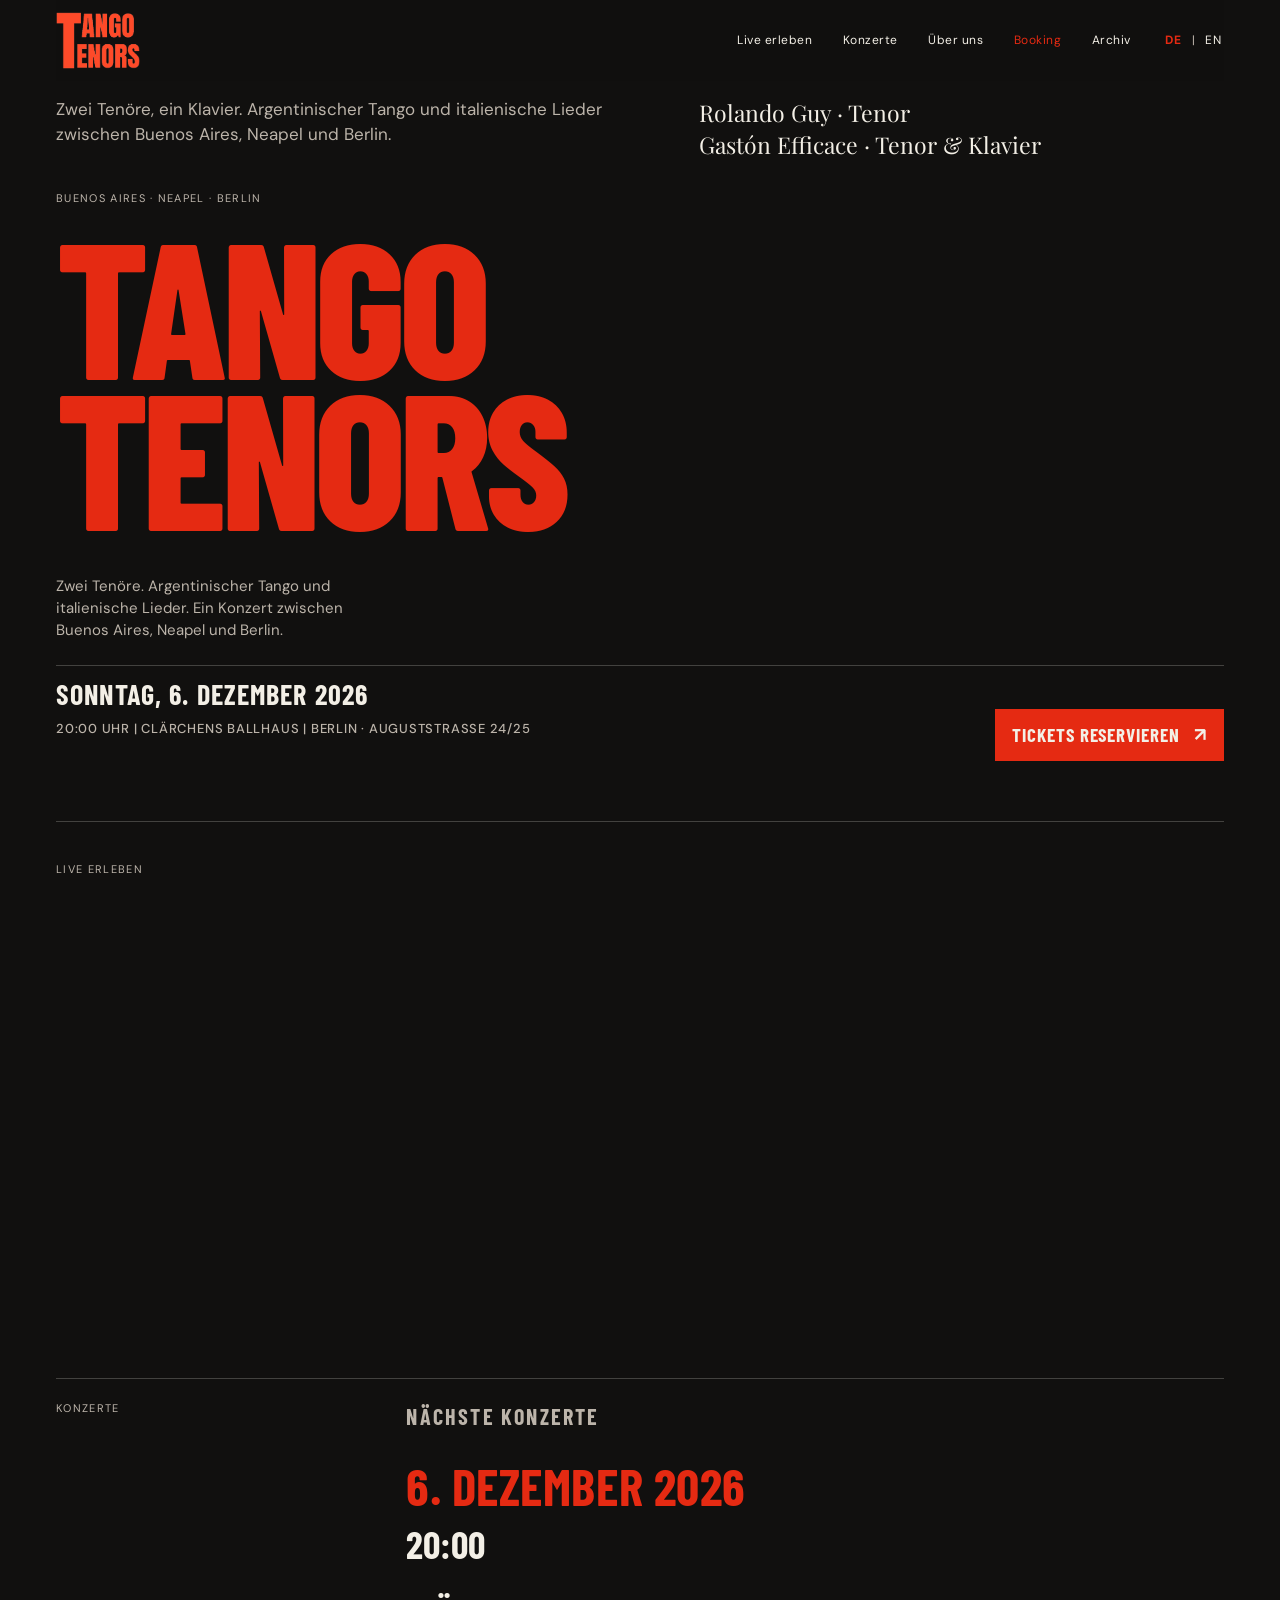
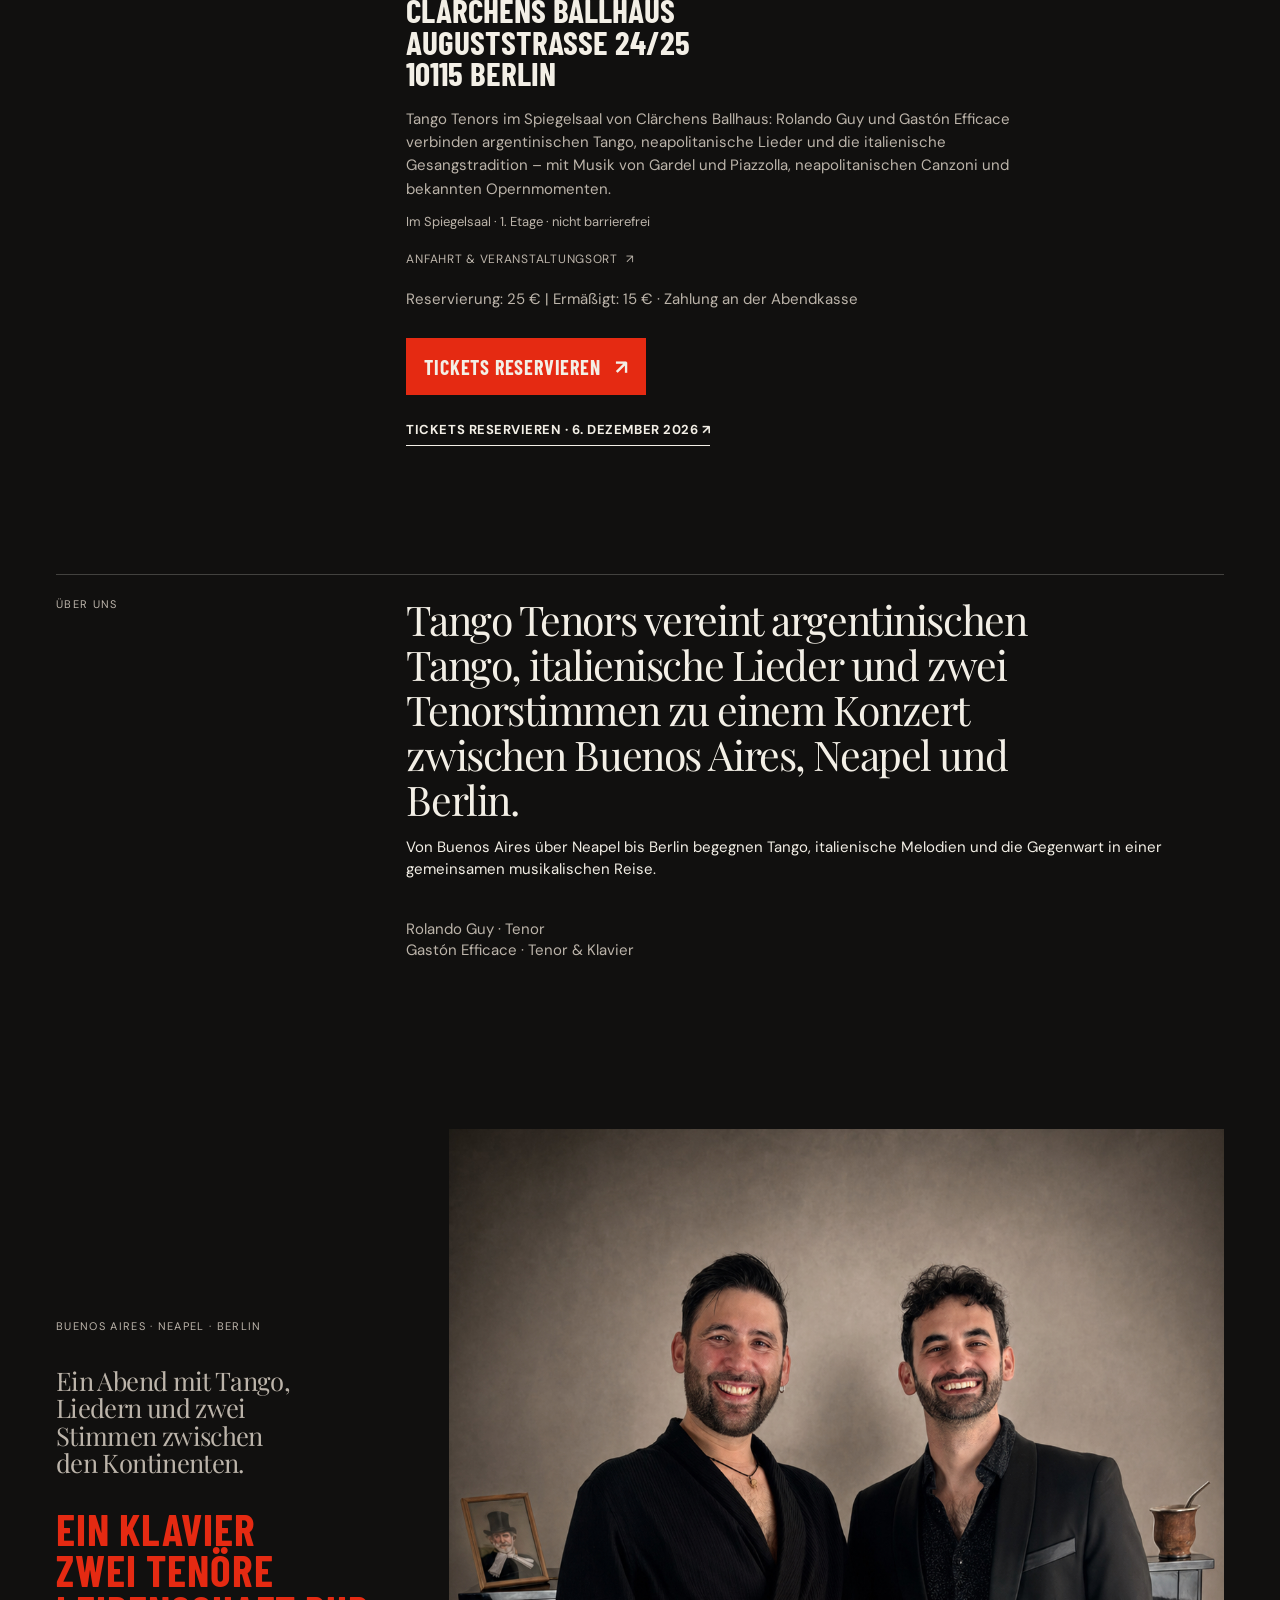
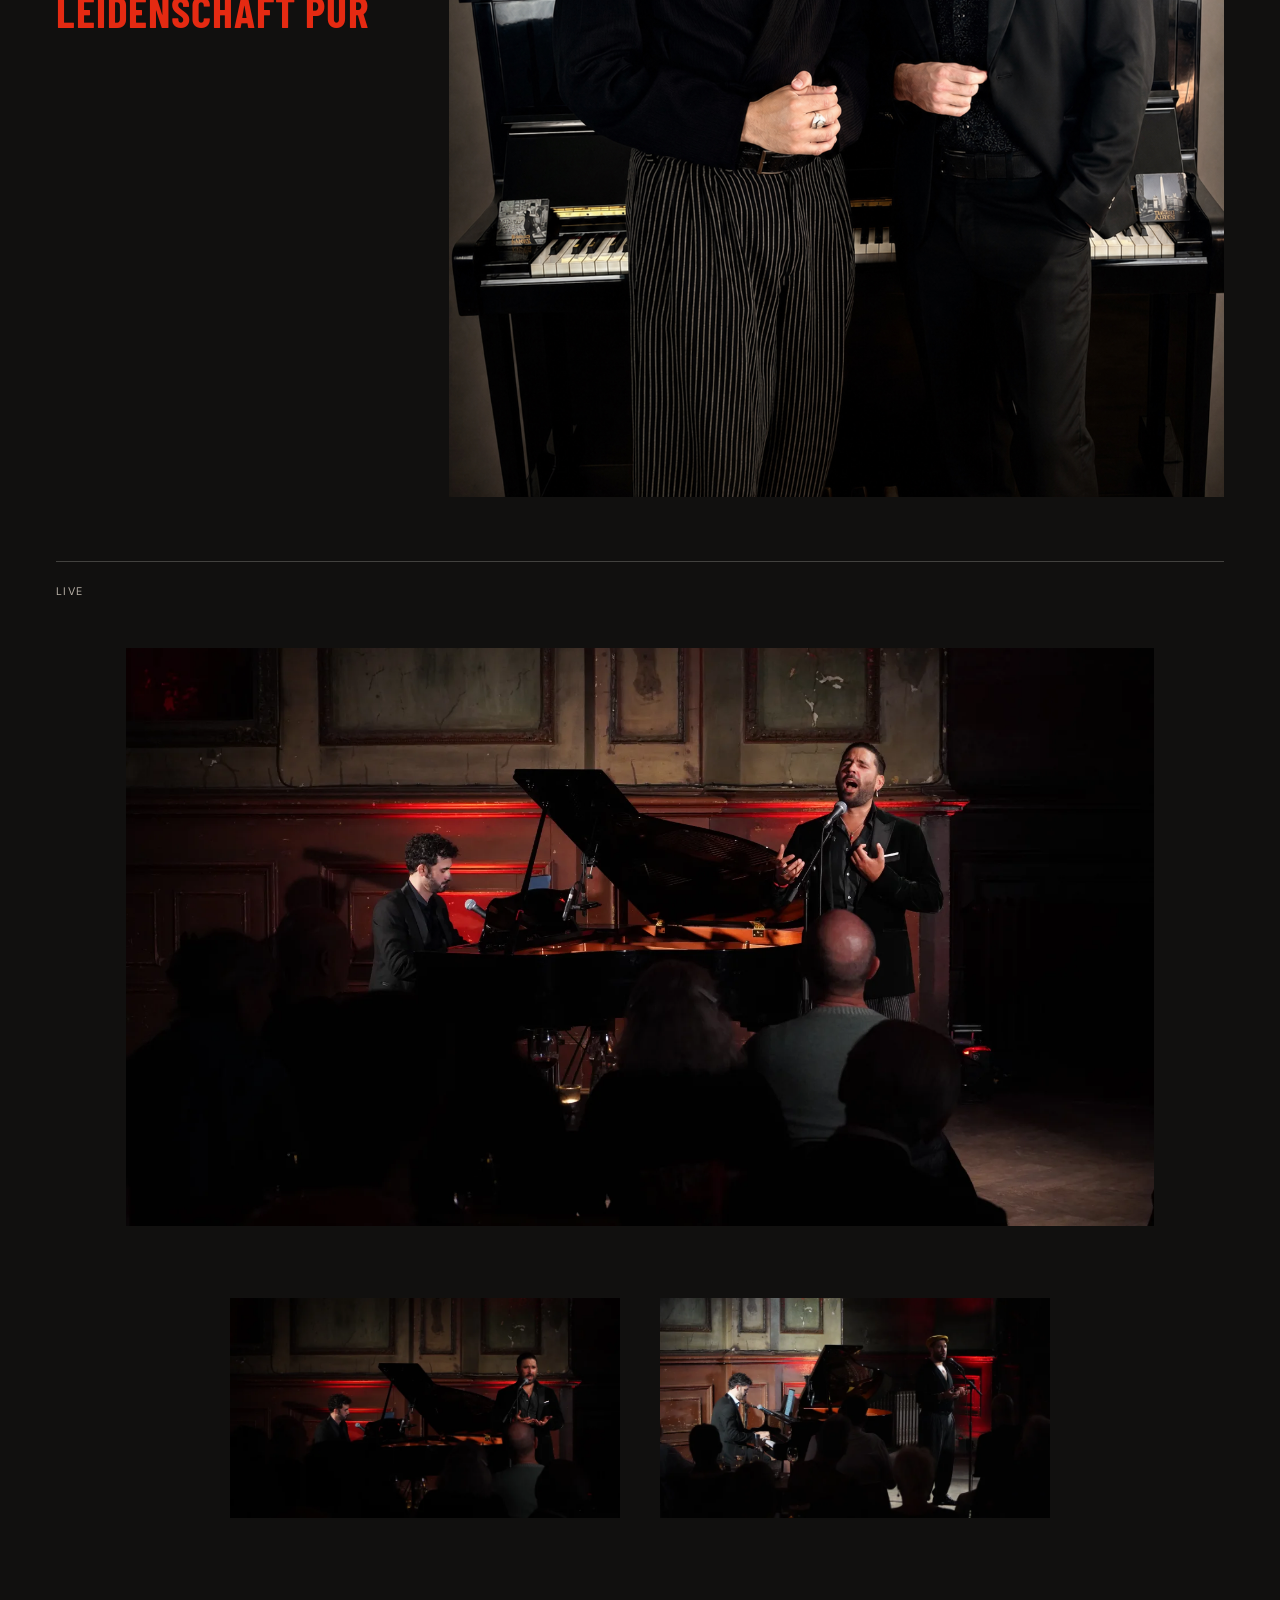
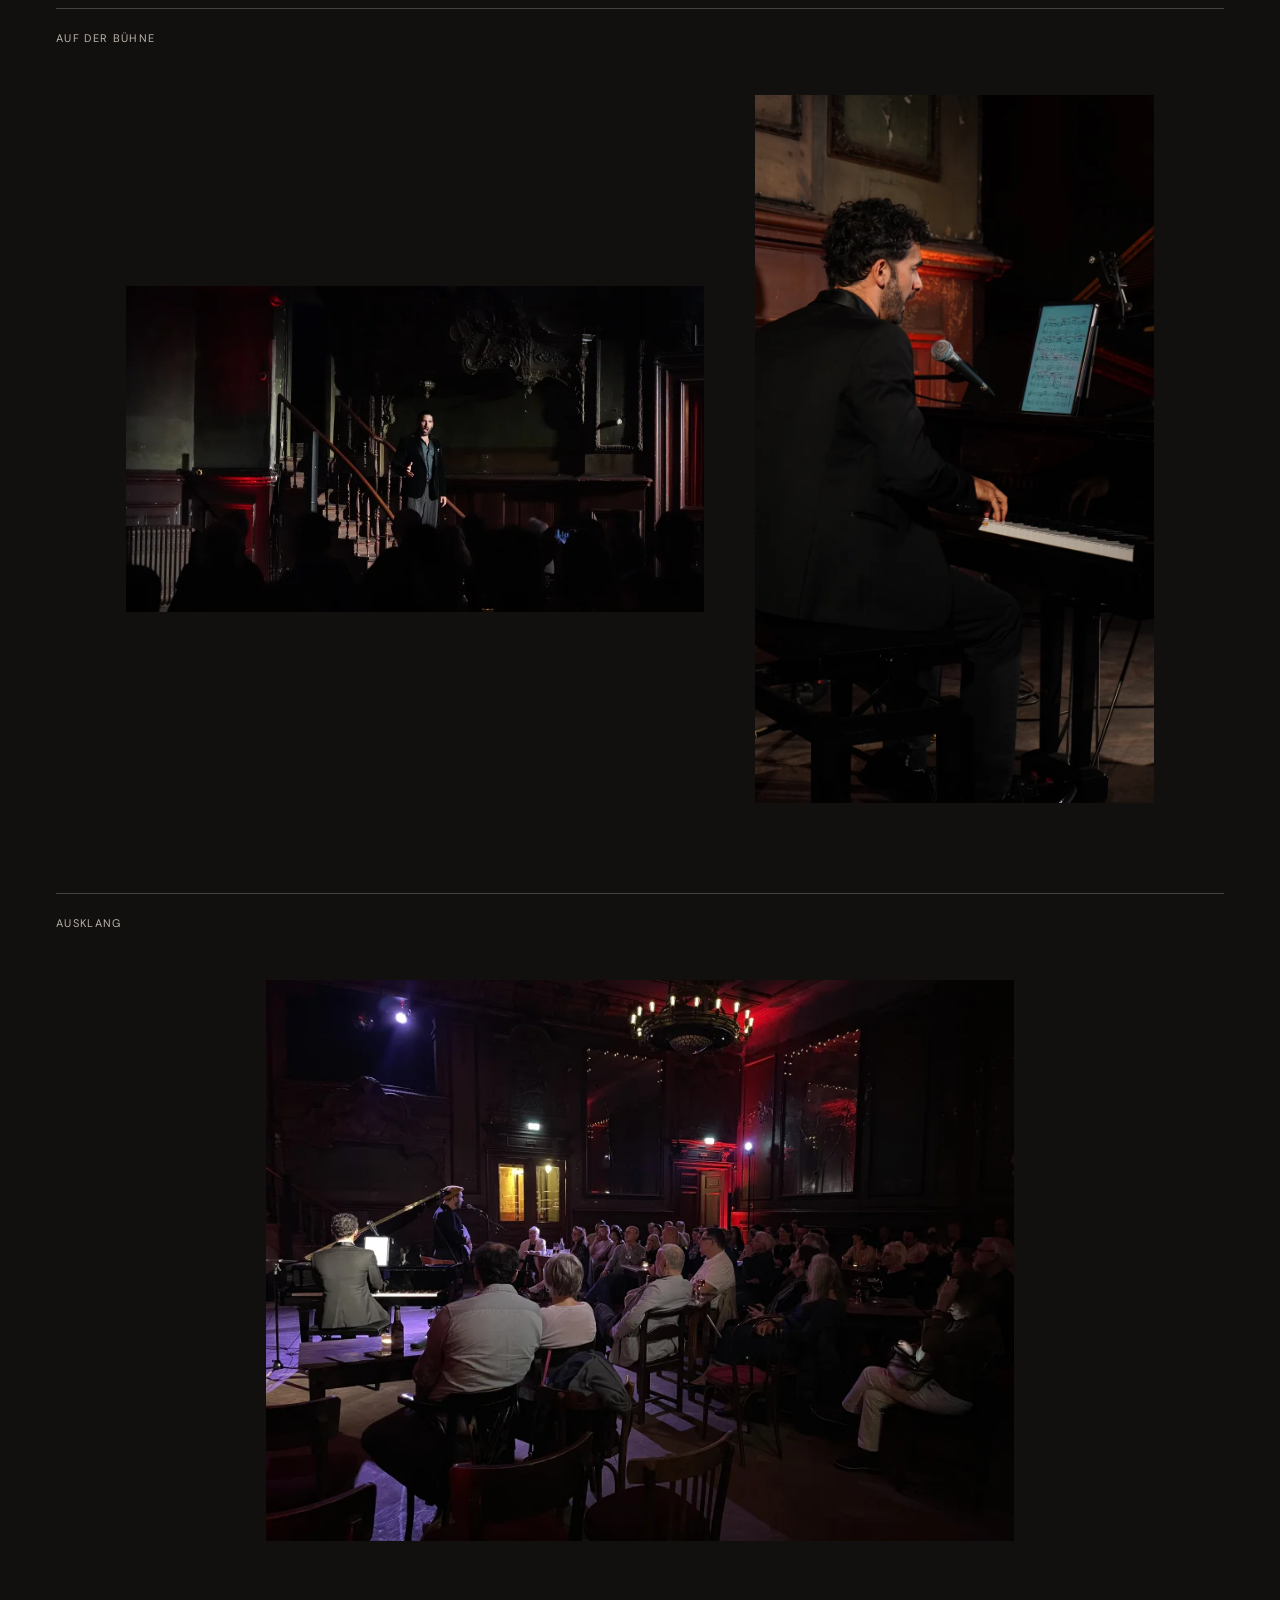
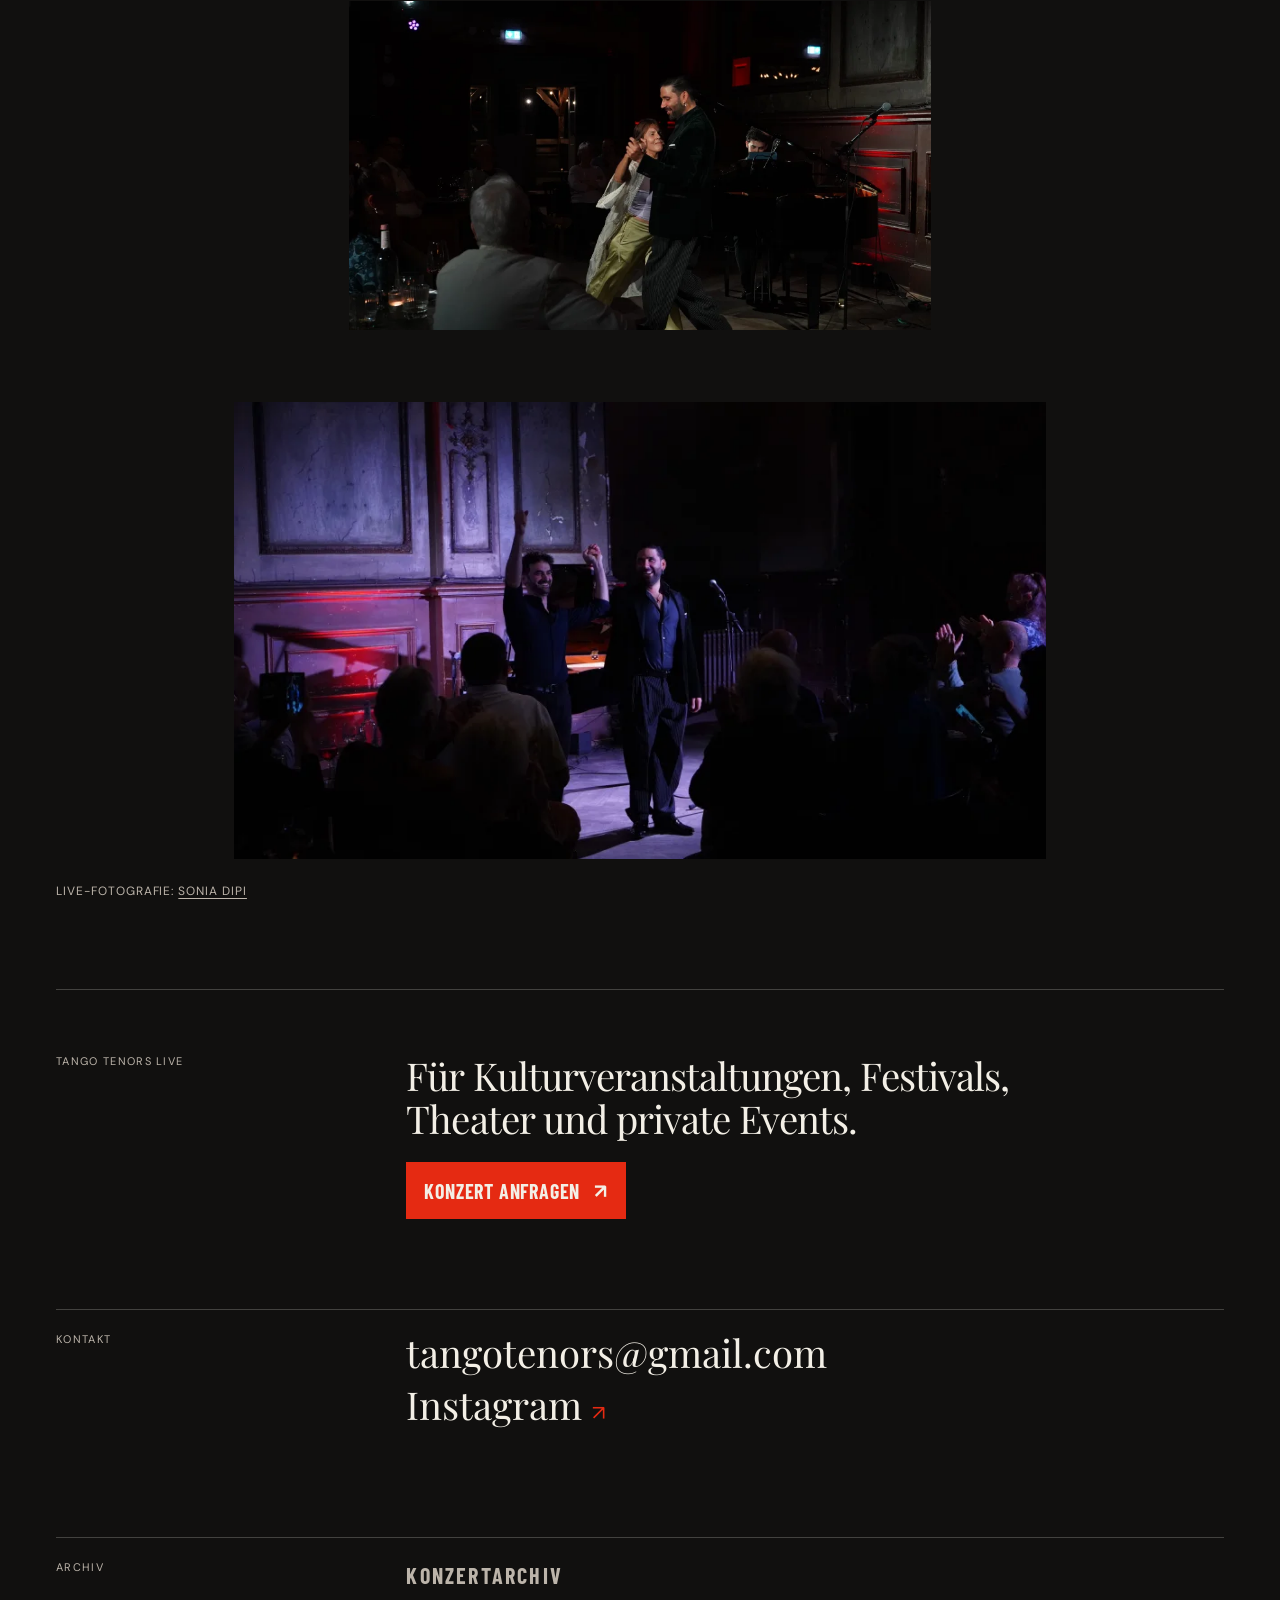
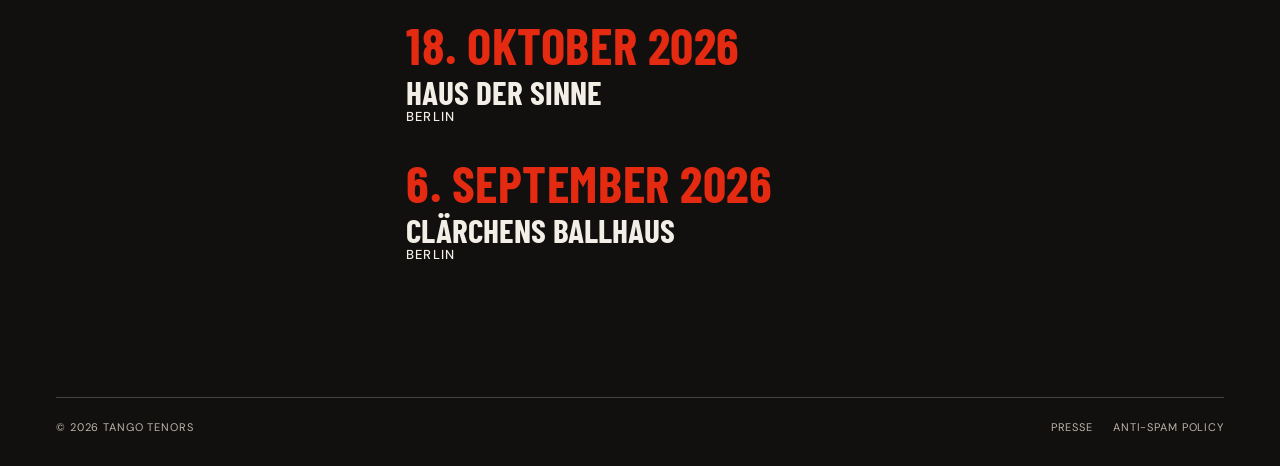
==== commit 8bd7f500: "Prepare Tango Tenors December concert promotion" ====
--- a/index.html
+++ b/index.html
@@ -53,6 +53,12 @@
         <div class="hero-foot">
           <p>Zwei Tenöre. Argentinischer Tango und italienische Lieder. Ein Konzert zwischen Buenos Aires, Neapel und Berlin.</p>
         </div>
+        <div class="hero-concert-cta" id="upcoming-concert-cta" hidden>
+          <p class="hero-concert-date"></p><p class="hero-concert-place"></p>
+          <p class="hero-concert-invitation" hidden></p><p class="hero-concert-description" hidden></p>
+          <p class="hero-concert-price" hidden></p><a class="hero-concert-map" hidden></a>
+          <a class="ticket-link ticket-link-hero" hidden></a>
+        </div>
       </section>
 
       <section class="video-section shell section-grid" id="live-erleben" aria-labelledby="video-title">
@@ -64,7 +70,7 @@
 
       <section class="concert shell section-grid" id="concert" aria-labelledby="concert-title">
         <p class="eyebrow" id="concert-title">KONZERTE</p>
-        <div><div class="concert-list" id="upcoming-concert-list"></div></div>
+        <div><div class="concert-list" id="upcoming-concert-list"></div><a class="text-link concert-booking-link" href="https://www.yesticket.org/event/de/tango-tenors-06-12-26/" target="_blank" rel="noopener noreferrer">TICKETS FÜR DEN 6. DEZEMBER <span aria-hidden="true">↗</span></a></div>
       </section>
 
       <section class="about shell section-grid" id="about" aria-labelledby="about-title">
@@ -131,7 +137,7 @@
             <img src="/assets/live/DSC03312-1800.webp" srcset="/assets/live/DSC03312-900.webp 900w, /assets/live/DSC03312-1800.webp 1800w" sizes="(max-width: 600px) calc(100vw - 36px), 62vw" width="6000" height="3376" loading="lazy" decoding="async" alt="Rolando Guy und Gastón Efficace werden mit Applaus bedacht" />
           </figure>
         </div>
-        <p class="photo-credit">Live-Fotografie: <a href="https://soniadipi.myportfolio.com/work" target="_blank" rel="noopener noreferrer">Sonia Dipi</a></p>
+        <p class="photo-credit">Live-Fotografie: <a href="https://instagram.com/soniadipi" target="_blank" rel="noopener noreferrer">Sonia Dipi</a></p>
       </section>
 
       <section class="booking-cta shell section-grid" id="booking" aria-labelledby="booking-title">
--- a/styles-v2.css
+++ b/styles-v2.css
@@ -79,6 +79,11 @@
 .ticket-link span { font-family:"DM Sans",sans-serif; }
 .ticket-link-hero { min-height:48px; justify-content:center; margin-top:0; padding:12px 17px; background:var(--accent); color:var(--light); font-family:"Barlow Condensed", Impact, sans-serif; font-size:19px; font-weight:700; letter-spacing:.05em; }
 .ticket-link-hero:hover { background:var(--light); color:var(--paper); }
+.concert-booking-link[hidden] { display:none; }
+.concert-booking-link { margin-top:26px; color:var(--ink); font-size:13px; font-weight:700; letter-spacing:.04em; }
+.concert-description { max-width:620px; margin-top:18px !important; color:var(--muted); line-height:1.55; }
+.concert-accessibility { margin-top:12px !important; color:var(--muted); font-size:13px; }
+.concert-map-link { display:inline-flex; gap:8px; align-items:center; margin-top:14px; color:var(--muted); font-size:12px; letter-spacing:.06em; text-transform:uppercase; }
 .contact { padding-bottom:130px; }
 .contact-links { display:flex; flex-direction:column; align-items:flex-start; gap:12px; font-family:"Playfair Display", Georgia, serif; font-size:clamp(24px, 3vw, 40px); line-height:1.05; overflow-wrap:anywhere; }
 .contact-links span { font-family:"DM Sans", sans-serif; color:var(--accent); font-size:.55em; }
